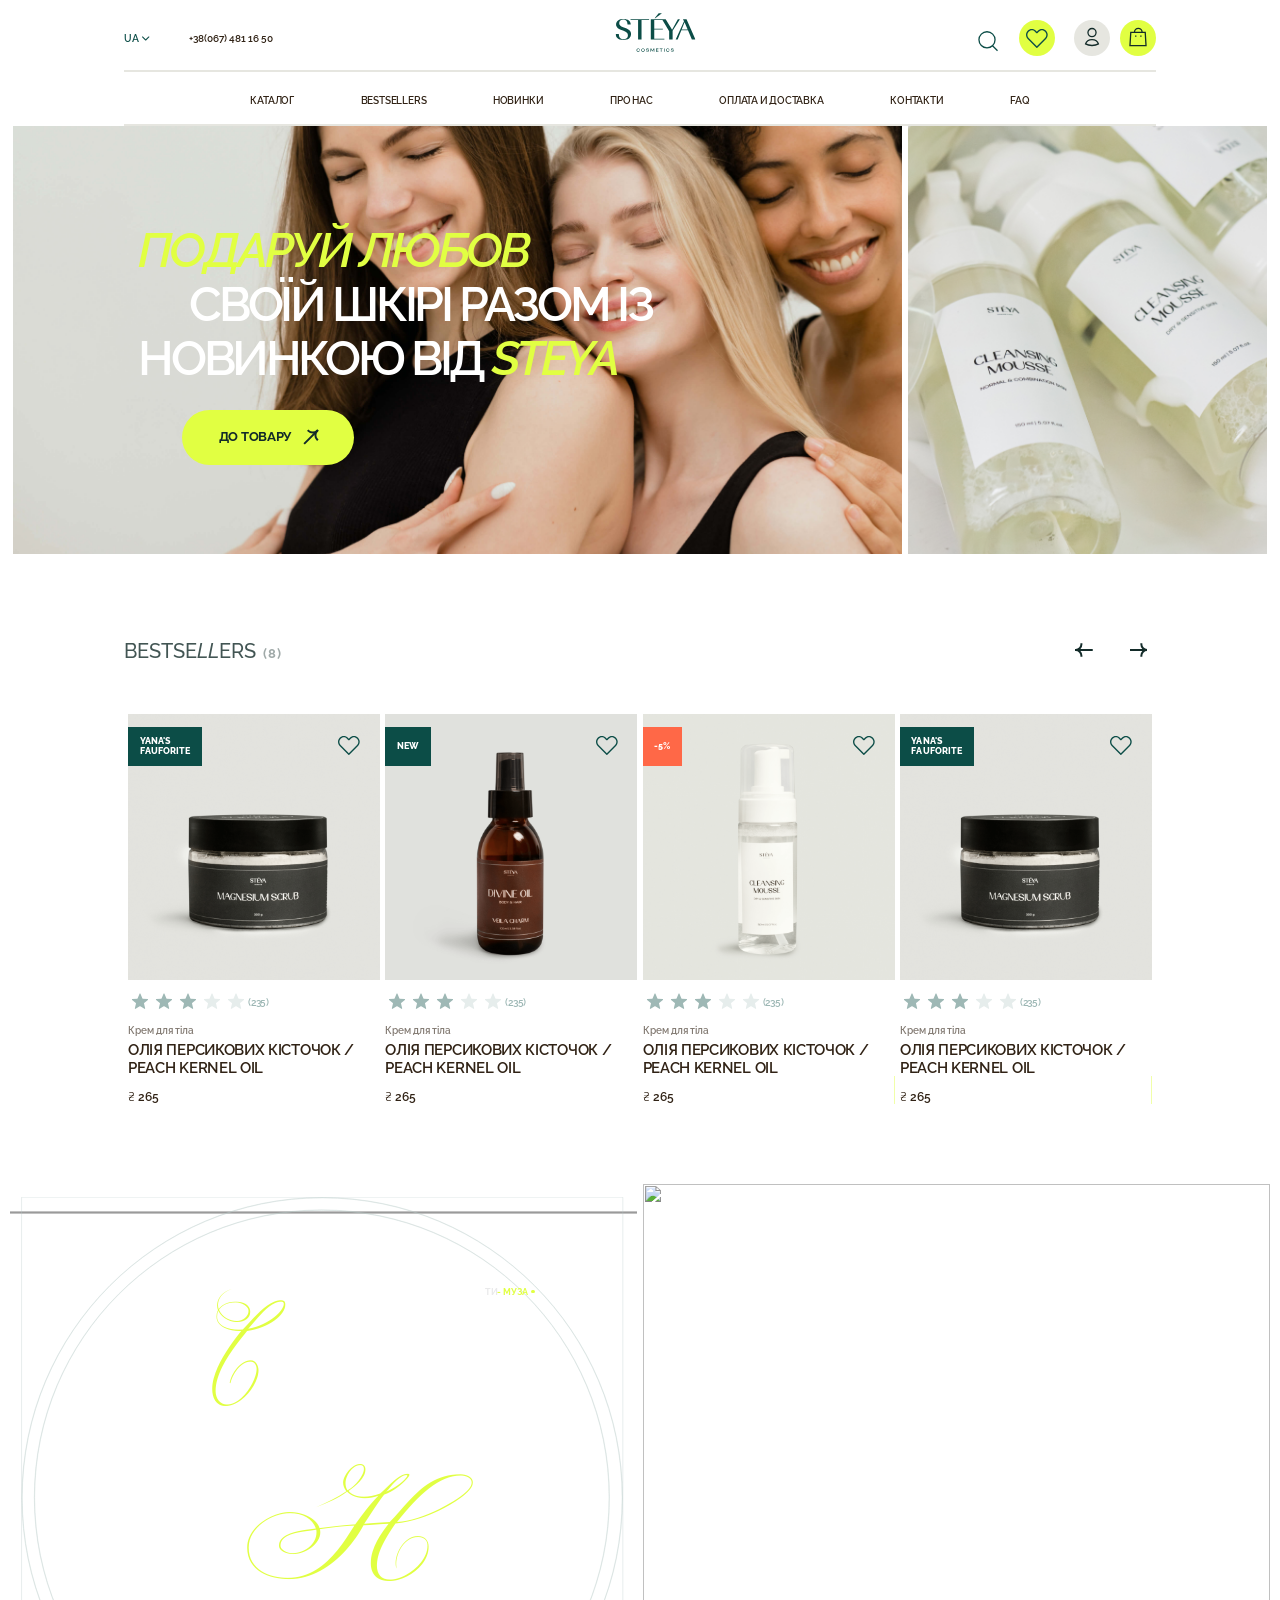
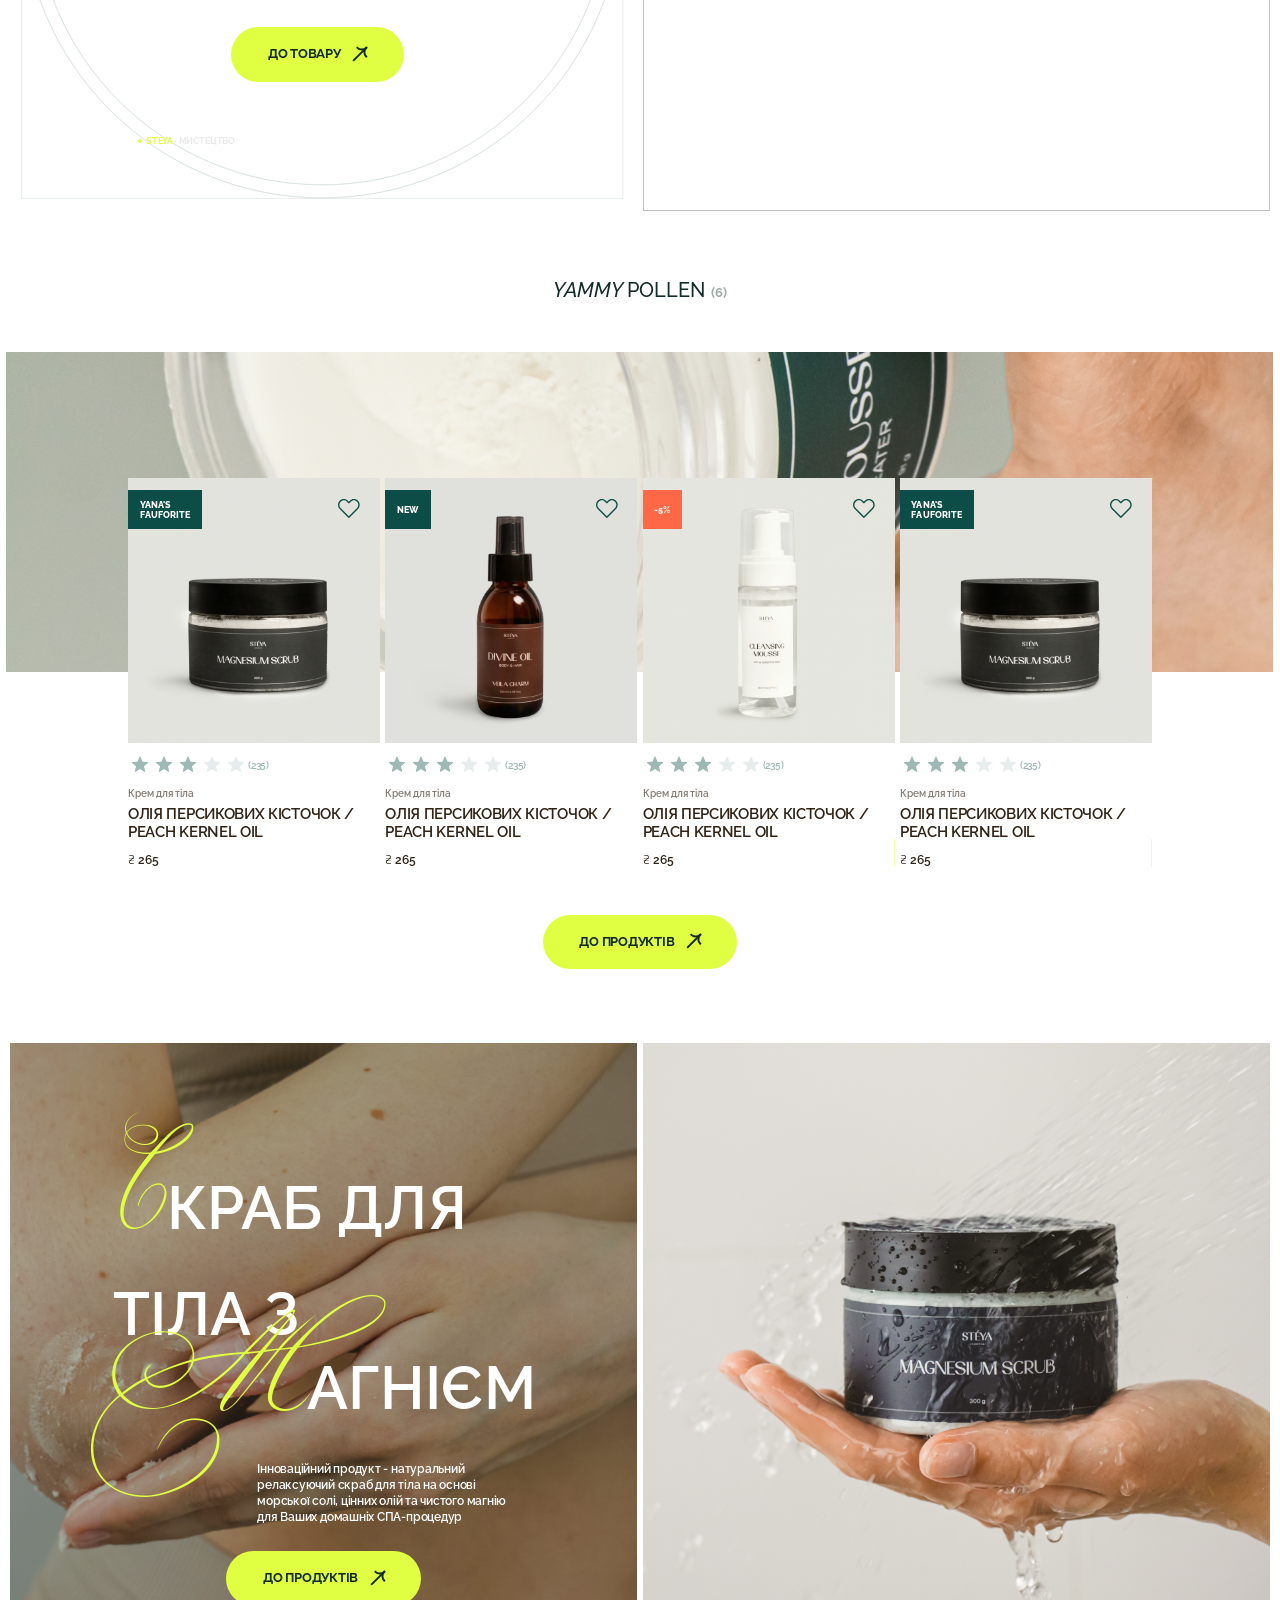
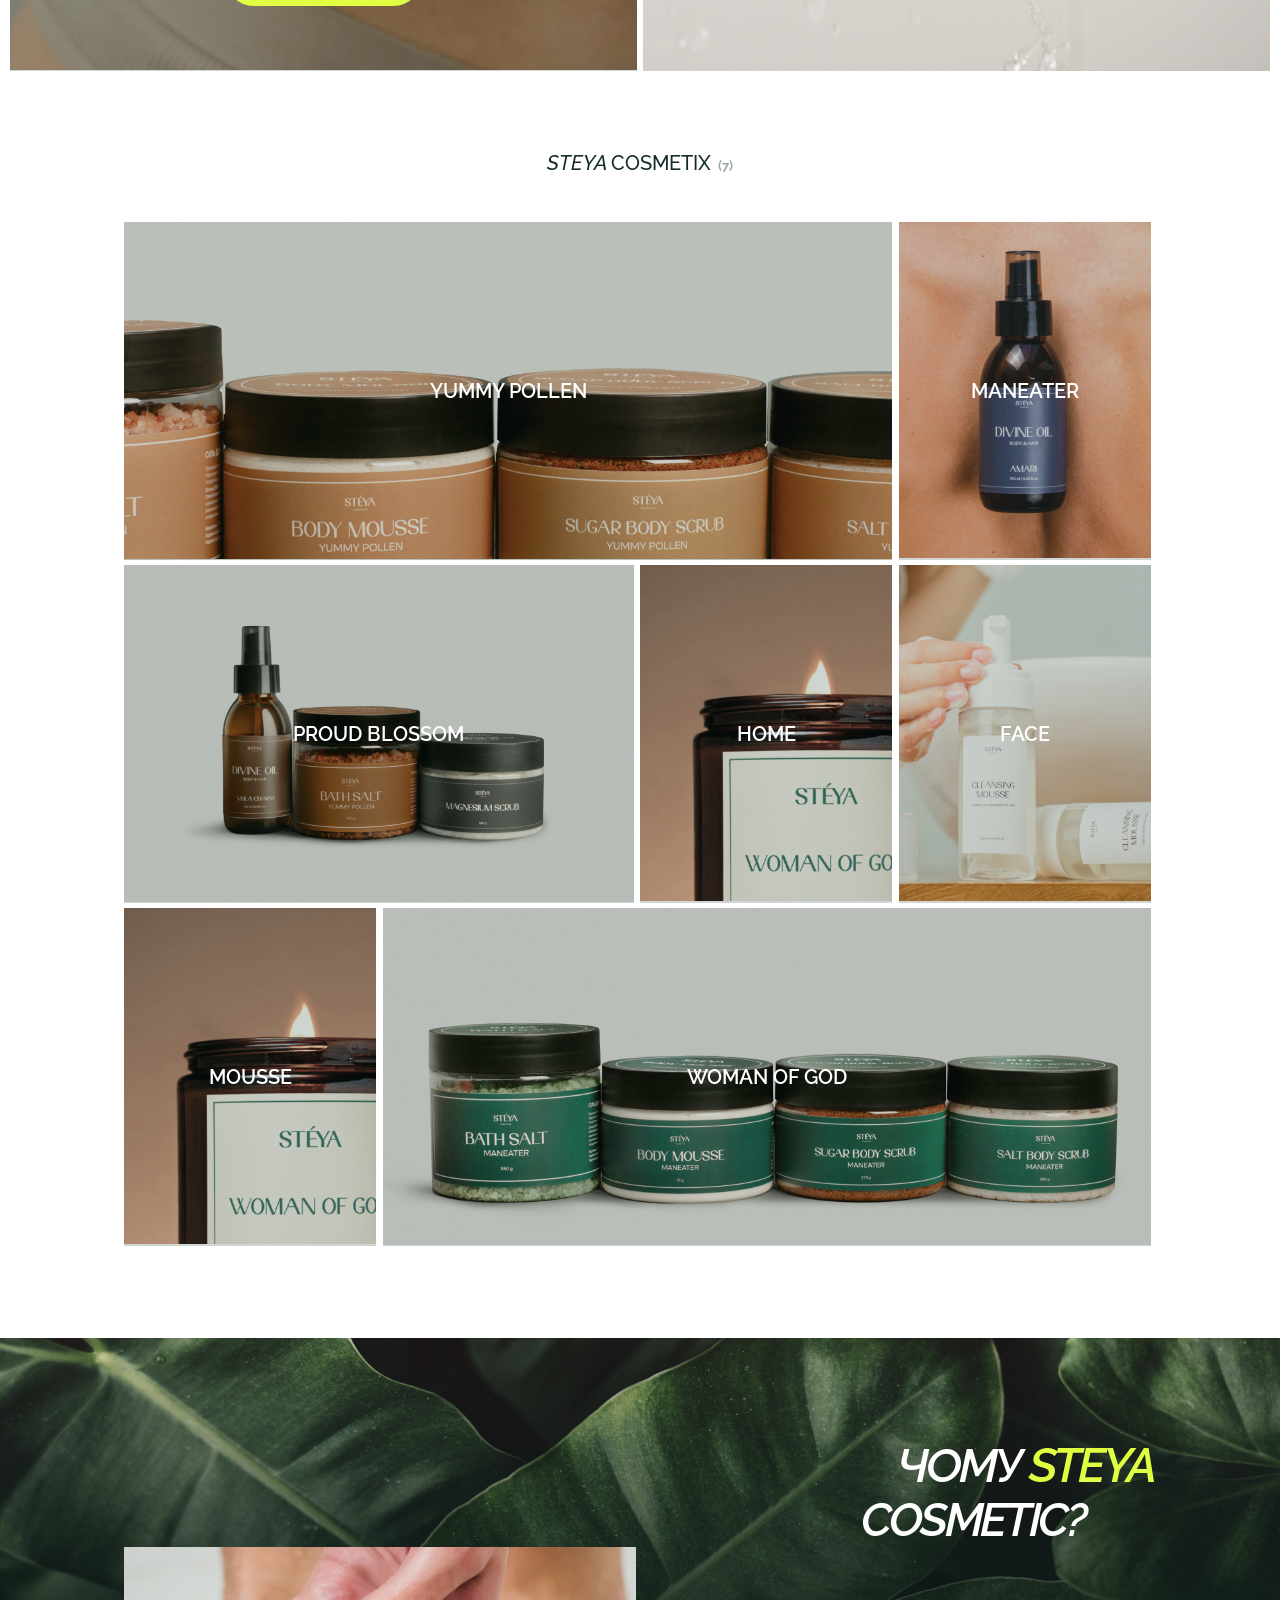
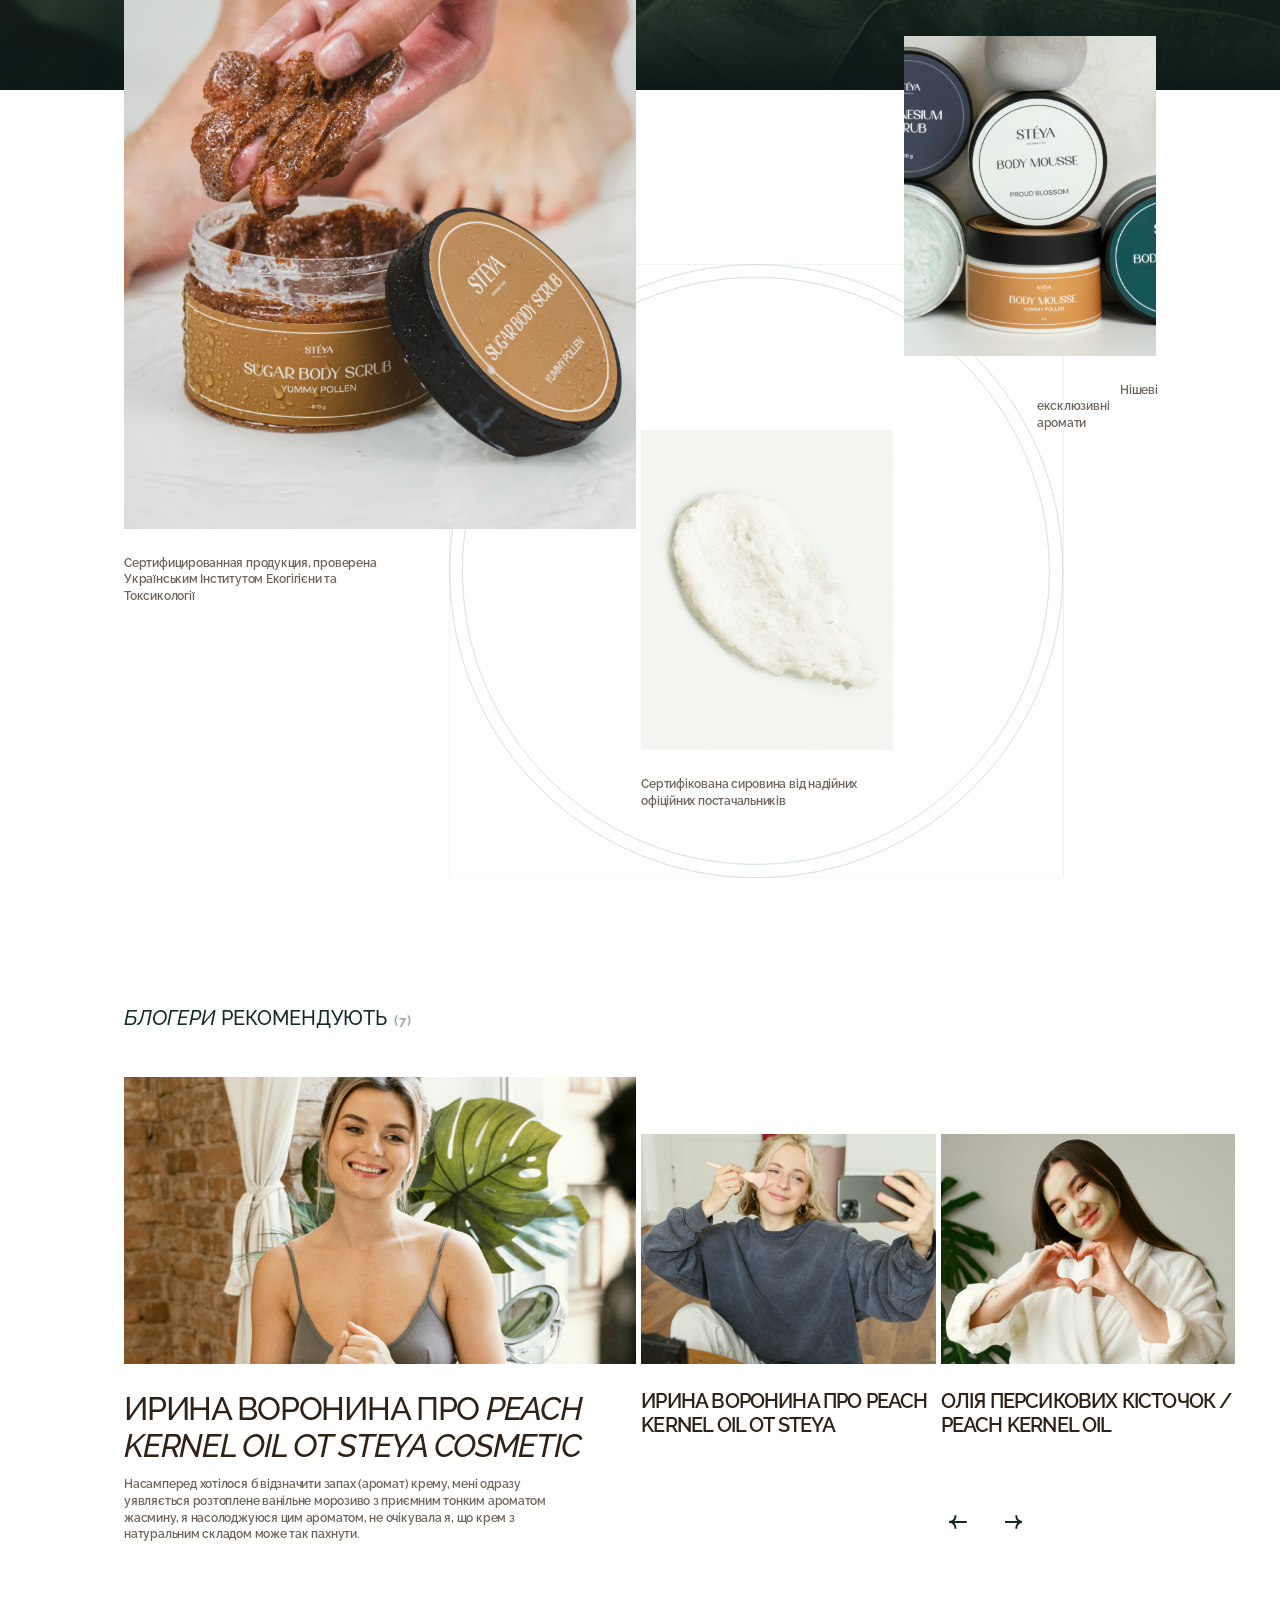
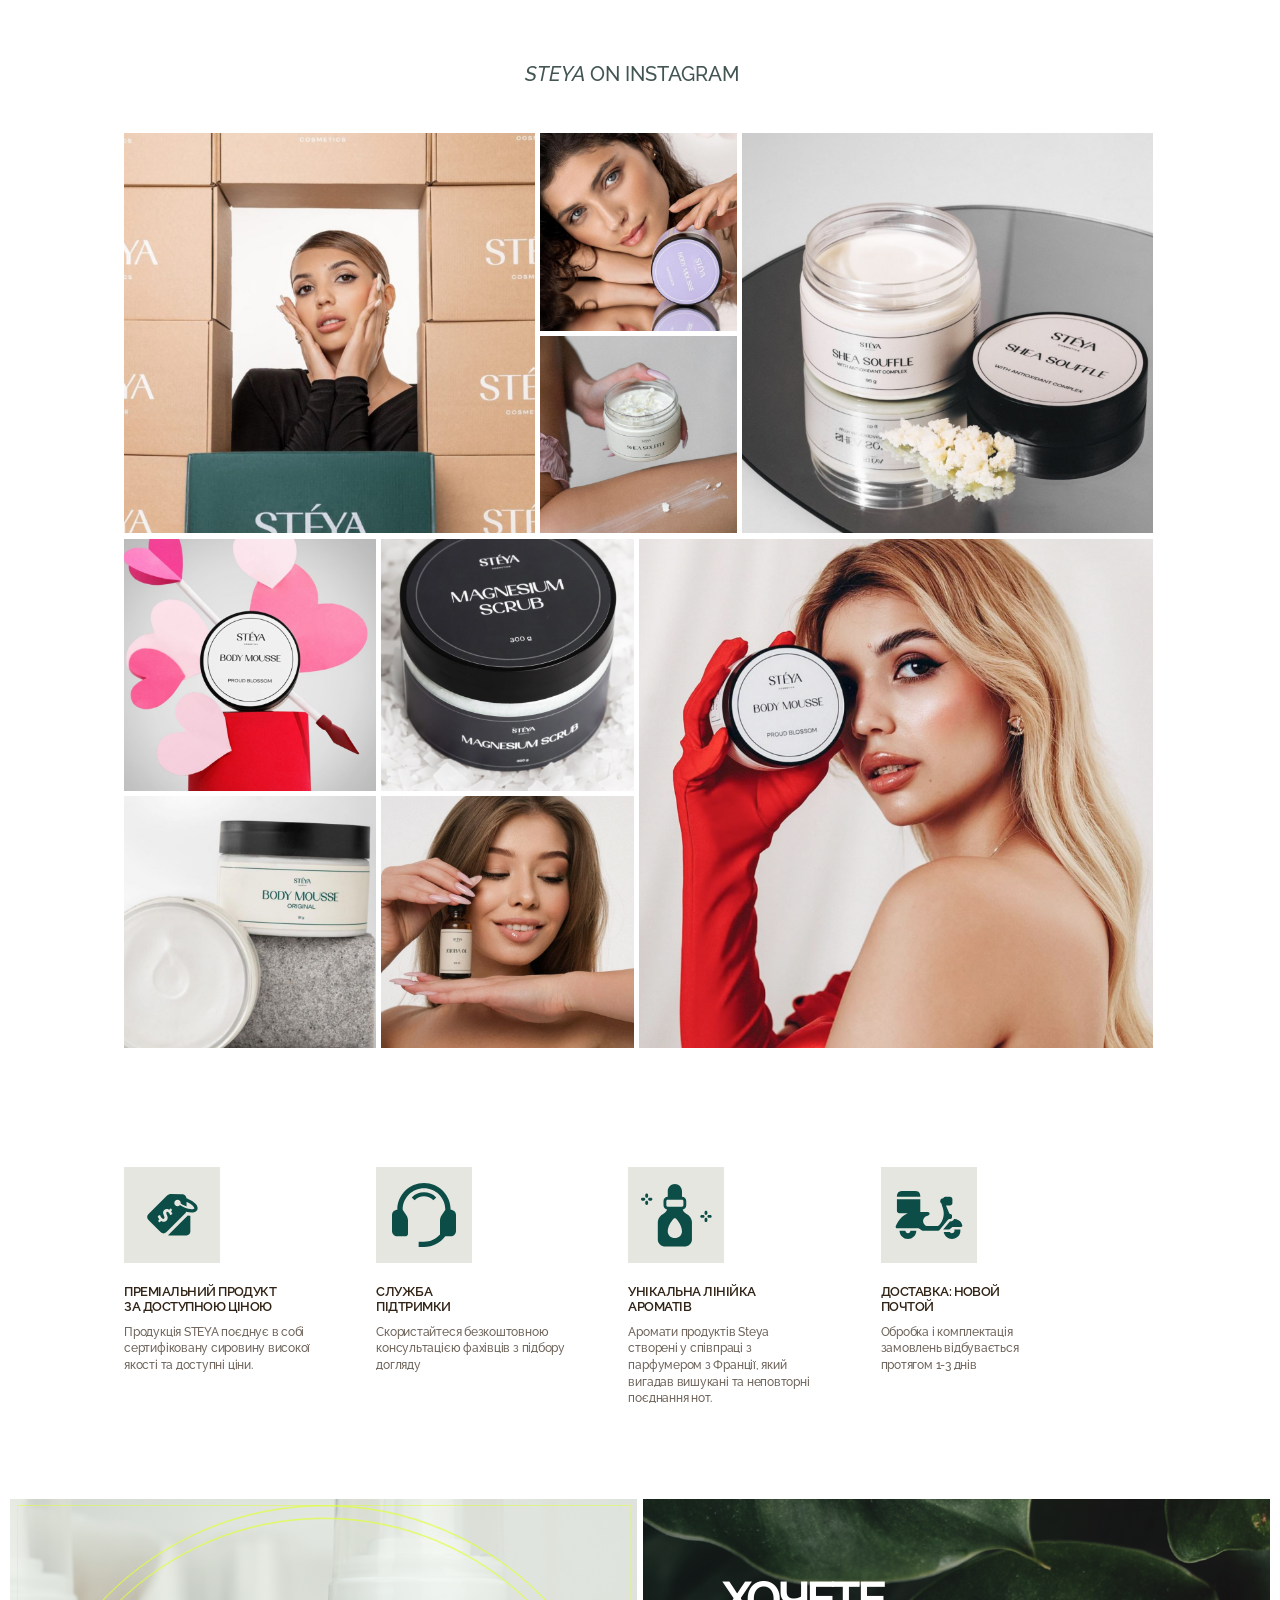
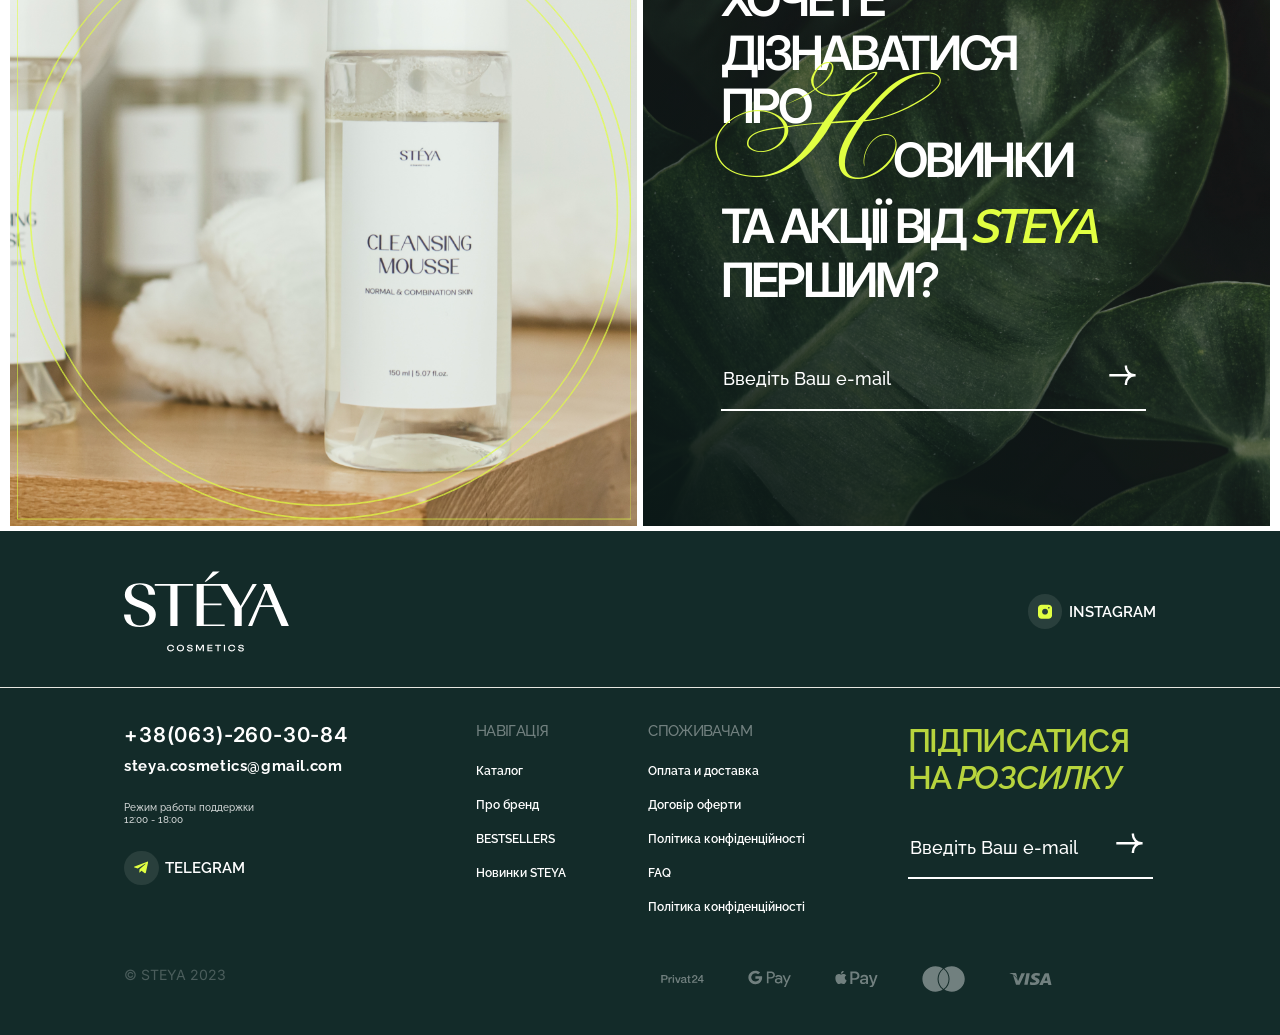
==== index.html @ 3b528178 "Main page" ====
<!DOCTYPE html>
<html lang="en">
  <head>
    <meta charset="UTF-8" />
    <meta name="viewport" content="width=device-width, initial-scale=1.0" />
    <link
      rel="stylesheet"
      href="https://cdn.jsdelivr.net/npm/swiper@11/swiper-bundle.min.css"
    />

    <link rel="preconnect" href="https://fonts.googleapis.com" />
    <link rel="preconnect" href="https://fonts.gstatic.com" crossorigin />
    <link
      href="https://fonts.googleapis.com/css2?family=Inter:wght@100..900&family=Raleway:ital,wght@0,100..900;1,100..900&family=Urbanist:ital,wght@0,100..900;1,100..900&display=swap"
      rel="stylesheet"
    />
    <link rel="stylesheet" href="./styles/styles.css" />
    <title>STEYA</title>
  </head>
  <body>
    <header>
      <div class="container">
        <div class="top-header">
          <div class="header-number-container">
            <div class="header-language-container">
              <p class="header-page-language-value">UA</p>

              <svg
                class="page-language-backdrop-icon"
                width="14"
                height="14"
                viewBox="0 0 14 14"
                fill="none"
                xmlns="http://www.w3.org/2000/svg"
              >
                <path
                  d="M5.74997 10.276C5.54386 10.276 5.33779 10.1973 5.18065 10.0403L0.235912 5.09548C-0.0786375 4.78093 -0.0786375 4.27094 0.235912 3.95652C0.550335 3.6421 1.06022 3.6421 1.3748 3.95652L5.74997 8.33194L10.1252 3.95667C10.4397 3.64225 10.9495 3.64225 11.2639 3.95667C11.5786 4.2711 11.5786 4.78108 11.2639 5.09563L6.31928 10.0404C6.16207 10.1975 5.95599 10.276 5.74997 10.276Z"
                  fill="#0C4D47"
                />
              </svg>
            </div>

            <a class="header-number-value" href="tel:+380674811650"
              >+38(067) 481 16 50</a
            >
          </div>

          <img
            class="header-logo"
            src="./images/steya-logo.svg"
            alt="steya-logo"
          />

          <div class="header-info-buttons">
            <div class="left-btns">
              <div class="search-container">
                <form class="header-search-form" action="">
                  <input
                    class="header-search-input"
                    type="text"
                    placeholder="Введіть товар для пошуку"
                  />
                </form>
                <button class="header-btn-search" type="submit">
                  <svg
                    class="btn-search-icon"
                    width="20"
                    height="21"
                    viewBox="0 0 20 21"
                    fill="none"
                    xmlns="http://www.w3.org/2000/svg"
                  >
                    <path
                      d="M14.4865 14.7087L19.0399 19.2503M17.038 8.78902C17.038 13.2286 13.439 16.8276 8.99947 16.8276C4.55991 16.8276 0.960938 13.2286 0.960938 8.78902C0.960938 4.34946 4.55991 0.750488 8.99947 0.750488C13.439 0.750488 17.038 4.34946 17.038 8.78902Z"
                      stroke="#0C4D47"
                      stroke-width="1.3"
                      stroke-linecap="square"
                    />
                  </svg>
                </button>
              </div>

              <button class="header-btn-like" type="button">
                <svg
                  class="btn-like-icon"
                  width="22"
                  height="19"
                  viewBox="0 0 22 19"
                  fill="none"
                  xmlns="http://www.w3.org/2000/svg"
                >
                  <path
                    d="M10.3701 18.7964C10.4329 18.8608 10.5081 18.912 10.591 18.947C10.674 18.982 10.7631 19 10.8532 19C10.9432 19 11.0324 18.982 11.1153 18.947C11.1983 18.912 11.2734 18.8608 11.3363 18.7964L20.0161 10.0016C22.2698 7.71904 22.2698 4.00337 20.0161 1.71987C18.9214 0.610693 17.4658 1.03492e-05 15.916 1.03492e-05C14.3662 1.03492e-05 12.9114 0.610693 11.8167 1.71897L10.8532 2.69606L9.88967 1.71987C9.35573 1.17416 8.71795 0.74084 8.01393 0.445464C7.30991 0.150088 6.55388 -0.00137213 5.7904 1.03492e-05C5.02678 -0.00144201 4.2706 0.149983 3.56642 0.445359C2.86224 0.740736 2.22431 1.17409 1.69023 1.71987C-0.563411 4.00337 -0.563411 7.71904 1.69023 10.0007L10.3701 18.7964ZM2.65556 2.67254C3.0639 2.25547 3.5515 1.92424 4.08969 1.69834C4.62789 1.47244 5.20581 1.35641 5.7895 1.35708C6.97286 1.35708 8.08566 1.82482 8.92253 2.67344L10.3692 4.13908C10.4992 4.26314 10.6721 4.33235 10.8518 4.33235C11.0316 4.33235 11.2044 4.26314 11.3345 4.13908L12.7811 2.67254C13.1898 2.25565 13.6776 1.92455 14.2159 1.69866C14.7542 1.47277 15.3322 1.35664 15.916 1.35708C16.4997 1.35641 17.0776 1.47244 17.6158 1.69834C18.154 1.92424 18.6416 2.25547 19.0499 2.67254C20.7842 4.4304 20.7842 7.2902 19.0499 9.04897L10.8532 17.3552L2.65556 9.04807C0.921226 7.29111 0.921226 4.4304 2.65556 2.67254Z"
                  />
                </svg>
              </button>
            </div>

            <div class="right-btns">
              <button class="header-btn-profile" type="button">
                <svg
                  class="btn-profile-icon"
                  width="16"
                  height="20"
                  viewBox="0 0 16 20"
                  fill="none"
                  xmlns="http://www.w3.org/2000/svg"
                >
                  <path
                    d="M7.99992 12.5838C10.9849 12.5761 13.523 13.9467 14.4559 16.897C12.5755 18.0433 10.3621 18.4849 7.99992 18.4791C5.63779 18.4849 3.42436 18.0433 1.54395 16.897C2.47794 13.9435 5.01172 12.5761 7.99992 12.5838Z"
                    stroke-width="1.3"
                    stroke-linecap="square"
                  />
                  <path
                    d="M12.0519 5.57193C12.0519 7.80947 10.2381 9.62335 8.00052 9.62335C5.76298 9.62335 3.9491 7.80947 3.9491 5.57193C3.9491 3.33439 5.76298 1.52051 8.00052 1.52051C10.2381 1.52051 12.0519 3.33439 12.0519 5.57193Z"
                    stroke-width="1.3"
                    stroke-linecap="square"
                  />
                </svg>
              </button>

              <button class="header-btn-bag" type="button">
                <svg
                  class="btn-bag-icon"
                  width="18"
                  height="20"
                  viewBox="0 0 18 20"
                  fill="none"
                  xmlns="http://www.w3.org/2000/svg"
                >
                  <path
                    d="M11.905 9.06792H11.8646M6.76729 9.06792H6.72695M13.1014 5.09931C13.1014 2.99634 11.3966 1.29154 9.29364 1.29154C8.28096 1.28725 7.30829 1.68653 6.5907 2.40109C5.87311 3.11565 5.46972 4.08663 5.46973 5.09931M16.2164 5.29297L17.0309 18.7086L0.970703 18.7086L1.78523 5.29297L16.2164 5.29297Z"
                    stroke-width="1.3"
                    stroke-linecap="square"
                  />
                </svg>
              </button>
            </div>
          </div>
        </div>

        <div class="down-header">
          <nav class="header-nav">
            <ul class="header-nav-list">
              <li class="header-list-item">
                <a class="list-item-link" href="">Каталог</a>
              </li>
              <li class="header-list-item">
                <a class="list-item-link" href="">Bestsellers</a>
              </li>
              <li class="header-list-item">
                <a class="list-item-link" href="">Новинки</a>
              </li>
              <li class="header-list-item">
                <a class="list-item-link" href="">Про нас</a>
              </li>
              <li class="header-list-item">
                <a class="list-item-link" href="">Оплата и доставка</a>
              </li>
              <li class="header-list-item">
                <a class="list-item-link" href="">Контакти</a>
              </li>
              <li class="header-list-item">
                <a class="list-item-link" href="">FAQ</a>
              </li>
            </ul>
          </nav>
        </div>
      </div>
    </header>

    <main>
      <section class="hero-section">
        <div class="hero-container">
          <div class="first-hero-container">
            <h1 class="hero-title">
              Подаруй любов
              <p class="hero-title-more">
                своїй шкірі разом із новинкою від
                <span class="hero-title-span">STEYA</span>
              </p>
            </h1>

            <button class="default-btn hero-btn">
              <p class="default-btn-text">ДО ТОВАРУ</p>
              <svg
                class="default-btn-icon"
                width="24"
                height="24"
                viewBox="0 0 24 24"
                fill="none"
                xmlns="http://www.w3.org/2000/svg"
              >
                <path
                  d="M18.1484 5.85059L5.85094 18.1481"
                  stroke-width="2"
                  stroke-linecap="square"
                />
                <path
                  d="M18.1492 14.5505C15.9127 12.3141 15.7684 8.23058 18.1492 5.84985"
                  stroke-width="2"
                  stroke-linecap="square"
                />
                <path
                  d="M9.44849 5.84985C11.6849 8.0863 15.7684 8.23058 18.1492 5.84985"
                  stroke-width="2"
                  stroke-linecap="square"
                />
              </svg>
            </button>
          </div>
          <div class="second-hero-container"></div>
        </div>
      </section>

      <section class="bestseller-section">
        <div class="container">
          <div class="bestseller-upper-menu">
            <div class="bestseller-title-container">
              <h2 class="bestseller-title">
                BESTSE<span class="bestsellers-LL-title-span">LL</span>ERS
              </h2>
              <p class="bestseller-title-number">(8)</p>
            </div>

            <div class="bestseller-swiper-btn">
              <button class="swiper-btn-left" type="button">
                <svg
                  class="bestseller-swiper-icon-left"
                  width="18"
                  height="14"
                  viewBox="0 0 18 14"
                  fill="none"
                  xmlns="http://www.w3.org/2000/svg"
                >
                  <path
                    d="M0.75 6.99989H16.7498M0.75 6.99989C3.84747 6.99989 6.41016 4.24959 6.41016 1.33984M0.75 6.99989C3.84747 6.99989 6.41016 9.7502 6.41016 12.6599"
                    stroke-width="2"
                    stroke-linecap="square"
                  />
                </svg>
              </button>

              <button class="swiper-btn-right" type="button">
                <svg
                  class="bestseller-swiper-icon-right"
                  width="17"
                  height="14"
                  viewBox="0 0 17 14"
                  fill="none"
                  xmlns="http://www.w3.org/2000/svg"
                >
                  <path
                    d="M17 6.99989L1.00024 6.99989M17 6.99989C13.9025 6.99989 11.3399 9.7502 11.3399 12.6599M17 6.99989C13.9025 6.99989 11.3399 4.24959 11.3399 1.33984"
                    stroke-width="2"
                    stroke-linecap="square"
                  />
                </svg>
              </button>
            </div>
          </div>

          <ul class="bestseller-product-list">
            <li class="bestseller-product-item">
              <div class="product-image-wrap">
                <img
                  class="besteseller-item-product-image"
                  src="./images/bestsellers/cream.png"
                  alt=""
                />
                <div class="product-marker">
                  <p class="product-marker-text">
                    Yana's<br />
                    fauforite
                  </p>
                </div>

                <button
                  class="header-btn-like bestseller-version-like"
                  type="button"
                >
                  <svg
                    class="btn-like-icon"
                    width="22"
                    height="19"
                    viewBox="0 0 22 19"
                    fill="none"
                    xmlns="http://www.w3.org/2000/svg"
                  >
                    <path
                      d="M10.3701 18.7964C10.4329 18.8608 10.5081 18.912 10.591 18.947C10.674 18.982 10.7631 19 10.8532 19C10.9432 19 11.0324 18.982 11.1153 18.947C11.1983 18.912 11.2734 18.8608 11.3363 18.7964L20.0161 10.0016C22.2698 7.71904 22.2698 4.00337 20.0161 1.71987C18.9214 0.610693 17.4658 1.03492e-05 15.916 1.03492e-05C14.3662 1.03492e-05 12.9114 0.610693 11.8167 1.71897L10.8532 2.69606L9.88967 1.71987C9.35573 1.17416 8.71795 0.74084 8.01393 0.445464C7.30991 0.150088 6.55388 -0.00137213 5.7904 1.03492e-05C5.02678 -0.00144201 4.2706 0.149983 3.56642 0.445359C2.86224 0.740736 2.22431 1.17409 1.69023 1.71987C-0.563411 4.00337 -0.563411 7.71904 1.69023 10.0007L10.3701 18.7964ZM2.65556 2.67254C3.0639 2.25547 3.5515 1.92424 4.08969 1.69834C4.62789 1.47244 5.20581 1.35641 5.7895 1.35708C6.97286 1.35708 8.08566 1.82482 8.92253 2.67344L10.3692 4.13908C10.4992 4.26314 10.6721 4.33235 10.8518 4.33235C11.0316 4.33235 11.2044 4.26314 11.3345 4.13908L12.7811 2.67254C13.1898 2.25565 13.6776 1.92455 14.2159 1.69866C14.7542 1.47277 15.3322 1.35664 15.916 1.35708C16.4997 1.35641 17.0776 1.47244 17.6158 1.69834C18.154 1.92424 18.6416 2.25547 19.0499 2.67254C20.7842 4.4304 20.7842 7.2902 19.0499 9.04897L10.8532 17.3552L2.65556 9.04807C0.921226 7.29111 0.921226 4.4304 2.65556 2.67254Z"
                    />
                  </svg>
                </button>
              </div>

              <div class="product-rating-container">
                <svg
                  width="120"
                  height="24"
                  viewBox="0 0 120 24"
                  fill="none"
                  xmlns="http://www.w3.org/2000/svg"
                >
                  <path
                    opacity="0.4"
                    d="M11.5376 3.8734C11.7076 3.46047 12.2924 3.46047 12.4624 3.8734L14.3131 8.37014C14.385 8.54476 14.5491 8.664 14.7374 8.67839L19.586 9.049C20.0312 9.08304 20.2119 9.63924 19.8717 9.92848L16.167 13.0782C16.0231 13.2005 15.9604 13.3935 16.0049 13.577L17.1508 18.3028C17.256 18.7367 16.7828 19.0805 16.4026 18.8463L12.2622 16.2962C12.1014 16.1972 11.8986 16.1972 11.7378 16.2962L7.59737 18.8463C7.21716 19.0805 6.74402 18.7367 6.84924 18.3028L7.99506 13.577C8.03955 13.3935 7.97687 13.2005 7.833 13.0782L4.12827 9.92848C3.78806 9.63924 3.96879 9.08304 4.41402 9.049L9.2626 8.67839C9.45088 8.664 9.61499 8.54476 9.68686 8.37014L11.5376 3.8734Z"
                    fill="#0C4D47"
                  />
                  <path
                    opacity="0.4"
                    d="M35.5376 3.8734C35.7076 3.46047 36.2924 3.46047 36.4624 3.8734L38.3131 8.37014C38.385 8.54476 38.5491 8.664 38.7374 8.67839L43.586 9.049C44.0312 9.08304 44.2119 9.63924 43.8717 9.92848L40.167 13.0782C40.0231 13.2005 39.9604 13.3935 40.0049 13.577L41.1508 18.3028C41.256 18.7367 40.7828 19.0805 40.4026 18.8463L36.2622 16.2962C36.1014 16.1972 35.8986 16.1972 35.7378 16.2962L31.5974 18.8463C31.2172 19.0805 30.744 18.7367 30.8492 18.3028L31.9951 13.577C32.0396 13.3935 31.9769 13.2005 31.833 13.0782L28.1283 9.92848C27.7881 9.63924 27.9688 9.08304 28.414 9.049L33.2626 8.67839C33.4509 8.664 33.615 8.54476 33.6869 8.37014L35.5376 3.8734Z"
                    fill="#0C4D47"
                  />
                  <path
                    opacity="0.4"
                    d="M59.5376 3.8734C59.7076 3.46047 60.2924 3.46047 60.4624 3.8734L62.3131 8.37014C62.385 8.54476 62.5491 8.664 62.7374 8.67839L67.586 9.049C68.0312 9.08304 68.2119 9.63924 67.8717 9.92848L64.167 13.0782C64.0231 13.2005 63.9604 13.3935 64.0049 13.577L65.1508 18.3028C65.256 18.7367 64.7828 19.0805 64.4026 18.8463L60.2622 16.2962C60.1014 16.1972 59.8986 16.1972 59.7378 16.2962L55.5974 18.8463C55.2172 19.0805 54.744 18.7367 54.8492 18.3028L55.9951 13.577C56.0396 13.3935 55.9769 13.2005 55.833 13.0782L52.1283 9.92848C51.7881 9.63924 51.9688 9.08304 52.414 9.049L57.2626 8.67839C57.4509 8.664 57.615 8.54476 57.6869 8.37014L59.5376 3.8734Z"
                    fill="#0C4D47"
                  />
                  <path
                    opacity="0.1"
                    d="M83.5376 3.8734C83.7076 3.46047 84.2924 3.46047 84.4624 3.8734L86.3131 8.37014C86.385 8.54476 86.5491 8.664 86.7374 8.67839L91.586 9.049C92.0312 9.08304 92.2119 9.63924 91.8717 9.92848L88.167 13.0782C88.0231 13.2005 87.9604 13.3935 88.0049 13.577L89.1508 18.3028C89.256 18.7367 88.7828 19.0805 88.4026 18.8463L84.2622 16.2962C84.1014 16.1972 83.8986 16.1972 83.7378 16.2962L79.5974 18.8463C79.2172 19.0805 78.744 18.7367 78.8492 18.3028L79.9951 13.577C80.0396 13.3935 79.9769 13.2005 79.833 13.0782L76.1283 9.92848C75.7881 9.63924 75.9688 9.08304 76.414 9.049L81.2626 8.67839C81.4509 8.664 81.615 8.54476 81.6869 8.37014L83.5376 3.8734Z"
                    fill="#0C4D47"
                  />
                  <path
                    opacity="0.1"
                    d="M107.538 3.8734C107.708 3.46047 108.292 3.46047 108.462 3.8734L110.313 8.37014C110.385 8.54476 110.549 8.664 110.737 8.67839L115.586 9.049C116.031 9.08304 116.212 9.63924 115.872 9.92848L112.167 13.0782C112.023 13.2005 111.96 13.3935 112.005 13.577L113.151 18.3028C113.256 18.7367 112.783 19.0805 112.403 18.8463L108.262 16.2962C108.101 16.1972 107.899 16.1972 107.738 16.2962L103.597 18.8463C103.217 19.0805 102.744 18.7367 102.849 18.3028L103.995 13.577C104.04 13.3935 103.977 13.2005 103.833 13.0782L100.128 9.92848C99.7881 9.63924 99.9688 9.08304 100.414 9.049L105.263 8.67839C105.451 8.664 105.615 8.54476 105.687 8.37014L107.538 3.8734Z"
                    fill="#0C4D47"
                  />
                </svg>
                <p class="rating-value">(235)</p>
              </div>

              <div class="product-item-info-container">
                <p class="product-type">Крем для тіла</p>
                <p class="product-name">
                  ОЛІЯ ПЕРСИКОВИХ КІСТОЧОК / PEACH KERNEL OIL
                </p>
                <p class="product-price">
                  <span class="price-grivna">₴</span> 265
                </p>
              </div>

              <button class="product-item-basket-button">
                <p class="basket-text">У КОШИК</p>
                <svg
                  class="basket-icon"
                  width="10"
                  height="10"
                  viewBox="0 0 10 10"
                  fill="none"
                  xmlns="http://www.w3.org/2000/svg"
                >
                  <path
                    d="M4.15152 10V0H5.84848V10H4.15152ZM0 5.84849V4.15152H10V5.84849H0Z"
                  />
                </svg>
              </button>
            </li>

            <li class="bestseller-product-item">
              <div class="product-image-wrap">
                <img
                  class="besteseller-item-product-image"
                  src="./images/bestsellers/oil.png"
                  alt=""
                />
                <div class="product-marker">
                  <p class="product-marker-text">NEW</p>
                </div>

                <button
                  class="header-btn-like bestseller-version-like"
                  type="button"
                >
                  <svg
                    class="btn-like-icon"
                    width="22"
                    height="19"
                    viewBox="0 0 22 19"
                    fill="none"
                    xmlns="http://www.w3.org/2000/svg"
                  >
                    <path
                      d="M10.3701 18.7964C10.4329 18.8608 10.5081 18.912 10.591 18.947C10.674 18.982 10.7631 19 10.8532 19C10.9432 19 11.0324 18.982 11.1153 18.947C11.1983 18.912 11.2734 18.8608 11.3363 18.7964L20.0161 10.0016C22.2698 7.71904 22.2698 4.00337 20.0161 1.71987C18.9214 0.610693 17.4658 1.03492e-05 15.916 1.03492e-05C14.3662 1.03492e-05 12.9114 0.610693 11.8167 1.71897L10.8532 2.69606L9.88967 1.71987C9.35573 1.17416 8.71795 0.74084 8.01393 0.445464C7.30991 0.150088 6.55388 -0.00137213 5.7904 1.03492e-05C5.02678 -0.00144201 4.2706 0.149983 3.56642 0.445359C2.86224 0.740736 2.22431 1.17409 1.69023 1.71987C-0.563411 4.00337 -0.563411 7.71904 1.69023 10.0007L10.3701 18.7964ZM2.65556 2.67254C3.0639 2.25547 3.5515 1.92424 4.08969 1.69834C4.62789 1.47244 5.20581 1.35641 5.7895 1.35708C6.97286 1.35708 8.08566 1.82482 8.92253 2.67344L10.3692 4.13908C10.4992 4.26314 10.6721 4.33235 10.8518 4.33235C11.0316 4.33235 11.2044 4.26314 11.3345 4.13908L12.7811 2.67254C13.1898 2.25565 13.6776 1.92455 14.2159 1.69866C14.7542 1.47277 15.3322 1.35664 15.916 1.35708C16.4997 1.35641 17.0776 1.47244 17.6158 1.69834C18.154 1.92424 18.6416 2.25547 19.0499 2.67254C20.7842 4.4304 20.7842 7.2902 19.0499 9.04897L10.8532 17.3552L2.65556 9.04807C0.921226 7.29111 0.921226 4.4304 2.65556 2.67254Z"
                    />
                  </svg>
                </button>
              </div>

              <div class="product-rating-container">
                <svg
                  width="120"
                  height="24"
                  viewBox="0 0 120 24"
                  fill="none"
                  xmlns="http://www.w3.org/2000/svg"
                >
                  <path
                    opacity="0.4"
                    d="M11.5376 3.8734C11.7076 3.46047 12.2924 3.46047 12.4624 3.8734L14.3131 8.37014C14.385 8.54476 14.5491 8.664 14.7374 8.67839L19.586 9.049C20.0312 9.08304 20.2119 9.63924 19.8717 9.92848L16.167 13.0782C16.0231 13.2005 15.9604 13.3935 16.0049 13.577L17.1508 18.3028C17.256 18.7367 16.7828 19.0805 16.4026 18.8463L12.2622 16.2962C12.1014 16.1972 11.8986 16.1972 11.7378 16.2962L7.59737 18.8463C7.21716 19.0805 6.74402 18.7367 6.84924 18.3028L7.99506 13.577C8.03955 13.3935 7.97687 13.2005 7.833 13.0782L4.12827 9.92848C3.78806 9.63924 3.96879 9.08304 4.41402 9.049L9.2626 8.67839C9.45088 8.664 9.61499 8.54476 9.68686 8.37014L11.5376 3.8734Z"
                    fill="#0C4D47"
                  />
                  <path
                    opacity="0.4"
                    d="M35.5376 3.8734C35.7076 3.46047 36.2924 3.46047 36.4624 3.8734L38.3131 8.37014C38.385 8.54476 38.5491 8.664 38.7374 8.67839L43.586 9.049C44.0312 9.08304 44.2119 9.63924 43.8717 9.92848L40.167 13.0782C40.0231 13.2005 39.9604 13.3935 40.0049 13.577L41.1508 18.3028C41.256 18.7367 40.7828 19.0805 40.4026 18.8463L36.2622 16.2962C36.1014 16.1972 35.8986 16.1972 35.7378 16.2962L31.5974 18.8463C31.2172 19.0805 30.744 18.7367 30.8492 18.3028L31.9951 13.577C32.0396 13.3935 31.9769 13.2005 31.833 13.0782L28.1283 9.92848C27.7881 9.63924 27.9688 9.08304 28.414 9.049L33.2626 8.67839C33.4509 8.664 33.615 8.54476 33.6869 8.37014L35.5376 3.8734Z"
                    fill="#0C4D47"
                  />
                  <path
                    opacity="0.4"
                    d="M59.5376 3.8734C59.7076 3.46047 60.2924 3.46047 60.4624 3.8734L62.3131 8.37014C62.385 8.54476 62.5491 8.664 62.7374 8.67839L67.586 9.049C68.0312 9.08304 68.2119 9.63924 67.8717 9.92848L64.167 13.0782C64.0231 13.2005 63.9604 13.3935 64.0049 13.577L65.1508 18.3028C65.256 18.7367 64.7828 19.0805 64.4026 18.8463L60.2622 16.2962C60.1014 16.1972 59.8986 16.1972 59.7378 16.2962L55.5974 18.8463C55.2172 19.0805 54.744 18.7367 54.8492 18.3028L55.9951 13.577C56.0396 13.3935 55.9769 13.2005 55.833 13.0782L52.1283 9.92848C51.7881 9.63924 51.9688 9.08304 52.414 9.049L57.2626 8.67839C57.4509 8.664 57.615 8.54476 57.6869 8.37014L59.5376 3.8734Z"
                    fill="#0C4D47"
                  />
                  <path
                    opacity="0.1"
                    d="M83.5376 3.8734C83.7076 3.46047 84.2924 3.46047 84.4624 3.8734L86.3131 8.37014C86.385 8.54476 86.5491 8.664 86.7374 8.67839L91.586 9.049C92.0312 9.08304 92.2119 9.63924 91.8717 9.92848L88.167 13.0782C88.0231 13.2005 87.9604 13.3935 88.0049 13.577L89.1508 18.3028C89.256 18.7367 88.7828 19.0805 88.4026 18.8463L84.2622 16.2962C84.1014 16.1972 83.8986 16.1972 83.7378 16.2962L79.5974 18.8463C79.2172 19.0805 78.744 18.7367 78.8492 18.3028L79.9951 13.577C80.0396 13.3935 79.9769 13.2005 79.833 13.0782L76.1283 9.92848C75.7881 9.63924 75.9688 9.08304 76.414 9.049L81.2626 8.67839C81.4509 8.664 81.615 8.54476 81.6869 8.37014L83.5376 3.8734Z"
                    fill="#0C4D47"
                  />
                  <path
                    opacity="0.1"
                    d="M107.538 3.8734C107.708 3.46047 108.292 3.46047 108.462 3.8734L110.313 8.37014C110.385 8.54476 110.549 8.664 110.737 8.67839L115.586 9.049C116.031 9.08304 116.212 9.63924 115.872 9.92848L112.167 13.0782C112.023 13.2005 111.96 13.3935 112.005 13.577L113.151 18.3028C113.256 18.7367 112.783 19.0805 112.403 18.8463L108.262 16.2962C108.101 16.1972 107.899 16.1972 107.738 16.2962L103.597 18.8463C103.217 19.0805 102.744 18.7367 102.849 18.3028L103.995 13.577C104.04 13.3935 103.977 13.2005 103.833 13.0782L100.128 9.92848C99.7881 9.63924 99.9688 9.08304 100.414 9.049L105.263 8.67839C105.451 8.664 105.615 8.54476 105.687 8.37014L107.538 3.8734Z"
                    fill="#0C4D47"
                  />
                </svg>
                <p class="rating-value">(235)</p>
              </div>

              <div class="product-item-info-container">
                <p class="product-type">Крем для тіла</p>
                <p class="product-name">
                  ОЛІЯ ПЕРСИКОВИХ КІСТОЧОК / PEACH KERNEL OIL
                </p>
                <p class="product-price">
                  <span class="price-grivna">₴</span> 265
                </p>
              </div>

              <button class="product-item-basket-button">
                <p class="basket-text">У КОШИК</p>
                <svg
                  class="basket-icon"
                  width="10"
                  height="10"
                  viewBox="0 0 10 10"
                  fill="none"
                  xmlns="http://www.w3.org/2000/svg"
                >
                  <path
                    d="M4.15152 10V0H5.84848V10H4.15152ZM0 5.84849V4.15152H10V5.84849H0Z"
                  />
                </svg>
              </button>
            </li>

            <li class="bestseller-product-item">
              <div class="product-image-wrap">
                <img
                  class="besteseller-item-product-image"
                  src="./images/bestsellers/mousse.png"
                  alt=""
                />
                <div class="product-marker discount-type">
                  <p class="product-marker-text">-5%</p>
                </div>

                <button
                  class="header-btn-like bestseller-version-like"
                  type="button"
                >
                  <svg
                    class="btn-like-icon"
                    width="22"
                    height="19"
                    viewBox="0 0 22 19"
                    fill="none"
                    xmlns="http://www.w3.org/2000/svg"
                  >
                    <path
                      d="M10.3701 18.7964C10.4329 18.8608 10.5081 18.912 10.591 18.947C10.674 18.982 10.7631 19 10.8532 19C10.9432 19 11.0324 18.982 11.1153 18.947C11.1983 18.912 11.2734 18.8608 11.3363 18.7964L20.0161 10.0016C22.2698 7.71904 22.2698 4.00337 20.0161 1.71987C18.9214 0.610693 17.4658 1.03492e-05 15.916 1.03492e-05C14.3662 1.03492e-05 12.9114 0.610693 11.8167 1.71897L10.8532 2.69606L9.88967 1.71987C9.35573 1.17416 8.71795 0.74084 8.01393 0.445464C7.30991 0.150088 6.55388 -0.00137213 5.7904 1.03492e-05C5.02678 -0.00144201 4.2706 0.149983 3.56642 0.445359C2.86224 0.740736 2.22431 1.17409 1.69023 1.71987C-0.563411 4.00337 -0.563411 7.71904 1.69023 10.0007L10.3701 18.7964ZM2.65556 2.67254C3.0639 2.25547 3.5515 1.92424 4.08969 1.69834C4.62789 1.47244 5.20581 1.35641 5.7895 1.35708C6.97286 1.35708 8.08566 1.82482 8.92253 2.67344L10.3692 4.13908C10.4992 4.26314 10.6721 4.33235 10.8518 4.33235C11.0316 4.33235 11.2044 4.26314 11.3345 4.13908L12.7811 2.67254C13.1898 2.25565 13.6776 1.92455 14.2159 1.69866C14.7542 1.47277 15.3322 1.35664 15.916 1.35708C16.4997 1.35641 17.0776 1.47244 17.6158 1.69834C18.154 1.92424 18.6416 2.25547 19.0499 2.67254C20.7842 4.4304 20.7842 7.2902 19.0499 9.04897L10.8532 17.3552L2.65556 9.04807C0.921226 7.29111 0.921226 4.4304 2.65556 2.67254Z"
                    />
                  </svg>
                </button>
              </div>

              <div class="product-rating-container">
                <svg
                  width="120"
                  height="24"
                  viewBox="0 0 120 24"
                  fill="none"
                  xmlns="http://www.w3.org/2000/svg"
                >
                  <path
                    opacity="0.4"
                    d="M11.5376 3.8734C11.7076 3.46047 12.2924 3.46047 12.4624 3.8734L14.3131 8.37014C14.385 8.54476 14.5491 8.664 14.7374 8.67839L19.586 9.049C20.0312 9.08304 20.2119 9.63924 19.8717 9.92848L16.167 13.0782C16.0231 13.2005 15.9604 13.3935 16.0049 13.577L17.1508 18.3028C17.256 18.7367 16.7828 19.0805 16.4026 18.8463L12.2622 16.2962C12.1014 16.1972 11.8986 16.1972 11.7378 16.2962L7.59737 18.8463C7.21716 19.0805 6.74402 18.7367 6.84924 18.3028L7.99506 13.577C8.03955 13.3935 7.97687 13.2005 7.833 13.0782L4.12827 9.92848C3.78806 9.63924 3.96879 9.08304 4.41402 9.049L9.2626 8.67839C9.45088 8.664 9.61499 8.54476 9.68686 8.37014L11.5376 3.8734Z"
                    fill="#0C4D47"
                  />
                  <path
                    opacity="0.4"
                    d="M35.5376 3.8734C35.7076 3.46047 36.2924 3.46047 36.4624 3.8734L38.3131 8.37014C38.385 8.54476 38.5491 8.664 38.7374 8.67839L43.586 9.049C44.0312 9.08304 44.2119 9.63924 43.8717 9.92848L40.167 13.0782C40.0231 13.2005 39.9604 13.3935 40.0049 13.577L41.1508 18.3028C41.256 18.7367 40.7828 19.0805 40.4026 18.8463L36.2622 16.2962C36.1014 16.1972 35.8986 16.1972 35.7378 16.2962L31.5974 18.8463C31.2172 19.0805 30.744 18.7367 30.8492 18.3028L31.9951 13.577C32.0396 13.3935 31.9769 13.2005 31.833 13.0782L28.1283 9.92848C27.7881 9.63924 27.9688 9.08304 28.414 9.049L33.2626 8.67839C33.4509 8.664 33.615 8.54476 33.6869 8.37014L35.5376 3.8734Z"
                    fill="#0C4D47"
                  />
                  <path
                    opacity="0.4"
                    d="M59.5376 3.8734C59.7076 3.46047 60.2924 3.46047 60.4624 3.8734L62.3131 8.37014C62.385 8.54476 62.5491 8.664 62.7374 8.67839L67.586 9.049C68.0312 9.08304 68.2119 9.63924 67.8717 9.92848L64.167 13.0782C64.0231 13.2005 63.9604 13.3935 64.0049 13.577L65.1508 18.3028C65.256 18.7367 64.7828 19.0805 64.4026 18.8463L60.2622 16.2962C60.1014 16.1972 59.8986 16.1972 59.7378 16.2962L55.5974 18.8463C55.2172 19.0805 54.744 18.7367 54.8492 18.3028L55.9951 13.577C56.0396 13.3935 55.9769 13.2005 55.833 13.0782L52.1283 9.92848C51.7881 9.63924 51.9688 9.08304 52.414 9.049L57.2626 8.67839C57.4509 8.664 57.615 8.54476 57.6869 8.37014L59.5376 3.8734Z"
                    fill="#0C4D47"
                  />
                  <path
                    opacity="0.1"
                    d="M83.5376 3.8734C83.7076 3.46047 84.2924 3.46047 84.4624 3.8734L86.3131 8.37014C86.385 8.54476 86.5491 8.664 86.7374 8.67839L91.586 9.049C92.0312 9.08304 92.2119 9.63924 91.8717 9.92848L88.167 13.0782C88.0231 13.2005 87.9604 13.3935 88.0049 13.577L89.1508 18.3028C89.256 18.7367 88.7828 19.0805 88.4026 18.8463L84.2622 16.2962C84.1014 16.1972 83.8986 16.1972 83.7378 16.2962L79.5974 18.8463C79.2172 19.0805 78.744 18.7367 78.8492 18.3028L79.9951 13.577C80.0396 13.3935 79.9769 13.2005 79.833 13.0782L76.1283 9.92848C75.7881 9.63924 75.9688 9.08304 76.414 9.049L81.2626 8.67839C81.4509 8.664 81.615 8.54476 81.6869 8.37014L83.5376 3.8734Z"
                    fill="#0C4D47"
                  />
                  <path
                    opacity="0.1"
                    d="M107.538 3.8734C107.708 3.46047 108.292 3.46047 108.462 3.8734L110.313 8.37014C110.385 8.54476 110.549 8.664 110.737 8.67839L115.586 9.049C116.031 9.08304 116.212 9.63924 115.872 9.92848L112.167 13.0782C112.023 13.2005 111.96 13.3935 112.005 13.577L113.151 18.3028C113.256 18.7367 112.783 19.0805 112.403 18.8463L108.262 16.2962C108.101 16.1972 107.899 16.1972 107.738 16.2962L103.597 18.8463C103.217 19.0805 102.744 18.7367 102.849 18.3028L103.995 13.577C104.04 13.3935 103.977 13.2005 103.833 13.0782L100.128 9.92848C99.7881 9.63924 99.9688 9.08304 100.414 9.049L105.263 8.67839C105.451 8.664 105.615 8.54476 105.687 8.37014L107.538 3.8734Z"
                    fill="#0C4D47"
                  />
                </svg>
                <p class="rating-value">(235)</p>
              </div>

              <div class="product-item-info-container">
                <p class="product-type">Крем для тіла</p>
                <p class="product-name">
                  ОЛІЯ ПЕРСИКОВИХ КІСТОЧОК / PEACH KERNEL OIL
                </p>
                <p class="product-price">
                  <span class="price-grivna">₴</span> 265
                </p>
              </div>

              <button class="product-item-basket-button">
                <p class="basket-text">У КОШИК</p>
                <svg
                  class="basket-icon"
                  width="10"
                  height="10"
                  viewBox="0 0 10 10"
                  fill="none"
                  xmlns="http://www.w3.org/2000/svg"
                >
                  <path
                    d="M4.15152 10V0H5.84848V10H4.15152ZM0 5.84849V4.15152H10V5.84849H0Z"
                  />
                </svg>
              </button>
            </li>

            <li class="bestseller-product-item">
              <div class="product-image-wrap">
                <img
                  class="besteseller-item-product-image"
                  src="./images/bestsellers/cream.png"
                  alt=""
                />
                <div class="product-marker">
                  <p class="product-marker-text">
                    Yana's<br />
                    fauforite
                  </p>
                </div>

                <button
                  class="header-btn-like bestseller-version-like"
                  type="button"
                >
                  <svg
                    class="btn-like-icon"
                    width="22"
                    height="19"
                    viewBox="0 0 22 19"
                    fill="none"
                    xmlns="http://www.w3.org/2000/svg"
                  >
                    <path
                      d="M10.3701 18.7964C10.4329 18.8608 10.5081 18.912 10.591 18.947C10.674 18.982 10.7631 19 10.8532 19C10.9432 19 11.0324 18.982 11.1153 18.947C11.1983 18.912 11.2734 18.8608 11.3363 18.7964L20.0161 10.0016C22.2698 7.71904 22.2698 4.00337 20.0161 1.71987C18.9214 0.610693 17.4658 1.03492e-05 15.916 1.03492e-05C14.3662 1.03492e-05 12.9114 0.610693 11.8167 1.71897L10.8532 2.69606L9.88967 1.71987C9.35573 1.17416 8.71795 0.74084 8.01393 0.445464C7.30991 0.150088 6.55388 -0.00137213 5.7904 1.03492e-05C5.02678 -0.00144201 4.2706 0.149983 3.56642 0.445359C2.86224 0.740736 2.22431 1.17409 1.69023 1.71987C-0.563411 4.00337 -0.563411 7.71904 1.69023 10.0007L10.3701 18.7964ZM2.65556 2.67254C3.0639 2.25547 3.5515 1.92424 4.08969 1.69834C4.62789 1.47244 5.20581 1.35641 5.7895 1.35708C6.97286 1.35708 8.08566 1.82482 8.92253 2.67344L10.3692 4.13908C10.4992 4.26314 10.6721 4.33235 10.8518 4.33235C11.0316 4.33235 11.2044 4.26314 11.3345 4.13908L12.7811 2.67254C13.1898 2.25565 13.6776 1.92455 14.2159 1.69866C14.7542 1.47277 15.3322 1.35664 15.916 1.35708C16.4997 1.35641 17.0776 1.47244 17.6158 1.69834C18.154 1.92424 18.6416 2.25547 19.0499 2.67254C20.7842 4.4304 20.7842 7.2902 19.0499 9.04897L10.8532 17.3552L2.65556 9.04807C0.921226 7.29111 0.921226 4.4304 2.65556 2.67254Z"
                    />
                  </svg>
                </button>
              </div>

              <div class="product-rating-container">
                <svg
                  width="120"
                  height="24"
                  viewBox="0 0 120 24"
                  fill="none"
                  xmlns="http://www.w3.org/2000/svg"
                >
                  <path
                    opacity="0.4"
                    d="M11.5376 3.8734C11.7076 3.46047 12.2924 3.46047 12.4624 3.8734L14.3131 8.37014C14.385 8.54476 14.5491 8.664 14.7374 8.67839L19.586 9.049C20.0312 9.08304 20.2119 9.63924 19.8717 9.92848L16.167 13.0782C16.0231 13.2005 15.9604 13.3935 16.0049 13.577L17.1508 18.3028C17.256 18.7367 16.7828 19.0805 16.4026 18.8463L12.2622 16.2962C12.1014 16.1972 11.8986 16.1972 11.7378 16.2962L7.59737 18.8463C7.21716 19.0805 6.74402 18.7367 6.84924 18.3028L7.99506 13.577C8.03955 13.3935 7.97687 13.2005 7.833 13.0782L4.12827 9.92848C3.78806 9.63924 3.96879 9.08304 4.41402 9.049L9.2626 8.67839C9.45088 8.664 9.61499 8.54476 9.68686 8.37014L11.5376 3.8734Z"
                    fill="#0C4D47"
                  />
                  <path
                    opacity="0.4"
                    d="M35.5376 3.8734C35.7076 3.46047 36.2924 3.46047 36.4624 3.8734L38.3131 8.37014C38.385 8.54476 38.5491 8.664 38.7374 8.67839L43.586 9.049C44.0312 9.08304 44.2119 9.63924 43.8717 9.92848L40.167 13.0782C40.0231 13.2005 39.9604 13.3935 40.0049 13.577L41.1508 18.3028C41.256 18.7367 40.7828 19.0805 40.4026 18.8463L36.2622 16.2962C36.1014 16.1972 35.8986 16.1972 35.7378 16.2962L31.5974 18.8463C31.2172 19.0805 30.744 18.7367 30.8492 18.3028L31.9951 13.577C32.0396 13.3935 31.9769 13.2005 31.833 13.0782L28.1283 9.92848C27.7881 9.63924 27.9688 9.08304 28.414 9.049L33.2626 8.67839C33.4509 8.664 33.615 8.54476 33.6869 8.37014L35.5376 3.8734Z"
                    fill="#0C4D47"
                  />
                  <path
                    opacity="0.4"
                    d="M59.5376 3.8734C59.7076 3.46047 60.2924 3.46047 60.4624 3.8734L62.3131 8.37014C62.385 8.54476 62.5491 8.664 62.7374 8.67839L67.586 9.049C68.0312 9.08304 68.2119 9.63924 67.8717 9.92848L64.167 13.0782C64.0231 13.2005 63.9604 13.3935 64.0049 13.577L65.1508 18.3028C65.256 18.7367 64.7828 19.0805 64.4026 18.8463L60.2622 16.2962C60.1014 16.1972 59.8986 16.1972 59.7378 16.2962L55.5974 18.8463C55.2172 19.0805 54.744 18.7367 54.8492 18.3028L55.9951 13.577C56.0396 13.3935 55.9769 13.2005 55.833 13.0782L52.1283 9.92848C51.7881 9.63924 51.9688 9.08304 52.414 9.049L57.2626 8.67839C57.4509 8.664 57.615 8.54476 57.6869 8.37014L59.5376 3.8734Z"
                    fill="#0C4D47"
                  />
                  <path
                    opacity="0.1"
                    d="M83.5376 3.8734C83.7076 3.46047 84.2924 3.46047 84.4624 3.8734L86.3131 8.37014C86.385 8.54476 86.5491 8.664 86.7374 8.67839L91.586 9.049C92.0312 9.08304 92.2119 9.63924 91.8717 9.92848L88.167 13.0782C88.0231 13.2005 87.9604 13.3935 88.0049 13.577L89.1508 18.3028C89.256 18.7367 88.7828 19.0805 88.4026 18.8463L84.2622 16.2962C84.1014 16.1972 83.8986 16.1972 83.7378 16.2962L79.5974 18.8463C79.2172 19.0805 78.744 18.7367 78.8492 18.3028L79.9951 13.577C80.0396 13.3935 79.9769 13.2005 79.833 13.0782L76.1283 9.92848C75.7881 9.63924 75.9688 9.08304 76.414 9.049L81.2626 8.67839C81.4509 8.664 81.615 8.54476 81.6869 8.37014L83.5376 3.8734Z"
                    fill="#0C4D47"
                  />
                  <path
                    opacity="0.1"
                    d="M107.538 3.8734C107.708 3.46047 108.292 3.46047 108.462 3.8734L110.313 8.37014C110.385 8.54476 110.549 8.664 110.737 8.67839L115.586 9.049C116.031 9.08304 116.212 9.63924 115.872 9.92848L112.167 13.0782C112.023 13.2005 111.96 13.3935 112.005 13.577L113.151 18.3028C113.256 18.7367 112.783 19.0805 112.403 18.8463L108.262 16.2962C108.101 16.1972 107.899 16.1972 107.738 16.2962L103.597 18.8463C103.217 19.0805 102.744 18.7367 102.849 18.3028L103.995 13.577C104.04 13.3935 103.977 13.2005 103.833 13.0782L100.128 9.92848C99.7881 9.63924 99.9688 9.08304 100.414 9.049L105.263 8.67839C105.451 8.664 105.615 8.54476 105.687 8.37014L107.538 3.8734Z"
                    fill="#0C4D47"
                  />
                </svg>
                <p class="rating-value">(235)</p>
              </div>

              <div class="product-item-info-container">
                <p class="product-type">Крем для тіла</p>
                <p class="product-name">
                  ОЛІЯ ПЕРСИКОВИХ КІСТОЧОК / PEACH KERNEL OIL
                </p>
                <p class="product-price">
                  <span class="price-grivna">₴</span> 265
                </p>
              </div>

              <button class="product-item-basket-button">
                <p class="basket-text">У КОШИК</p>
                <svg
                  class="basket-icon"
                  width="10"
                  height="10"
                  viewBox="0 0 10 10"
                  fill="none"
                  xmlns="http://www.w3.org/2000/svg"
                >
                  <path
                    d="M4.15152 10V0H5.84848V10H4.15152ZM0 5.84849V4.15152H10V5.84849H0Z"
                  />
                </svg>
              </button>
            </li>
          </ul>
        </div>
      </section>

      <section>
        <div class="swiper-container">
          <div class="first-swiper-wrap">
            <div>
              <img
                class="swiper-slide"
                src="./images/swiper-images/IMG_7430 1.jpg"
                alt=""
              />

              <svg
                class="swiper-slide-circle"
                width="920"
                height="920"
                viewBox="0 0 920 920"
                fill="none"
                xmlns="http://www.w3.org/2000/svg"
              >
                <path
                  d="M0.25 0.25H919.75V919.75H0.25V0.25ZM918.75 460C918.75 713.361 713.361 918.75 460 918.75C206.639 918.75 1.25 713.361 1.25 460C1.25 206.639 206.639 1.25 460 1.25C713.361 1.25 918.75 206.639 918.75 460ZM460 919.25C713.637 919.25 919.25 713.637 919.25 460C919.25 206.363 713.637 0.75 460 0.75C206.363 0.75 0.75 206.363 0.75 460C0.75 713.637 206.363 919.25 460 919.25ZM898.75 459.5C898.75 702.091 702.091 898.75 459.5 898.75C216.909 898.75 20.25 702.091 20.25 459.5C20.25 216.909 216.909 20.25 459.5 20.25C702.091 20.25 898.75 216.909 898.75 459.5ZM459.5 899.25C702.367 899.25 899.25 702.367 899.25 459.5C899.25 216.633 702.367 19.75 459.5 19.75C216.633 19.75 19.75 216.633 19.75 459.5C19.75 702.367 216.633 899.25 459.5 899.25Z"
                  stroke="#B6CAC8"
                  stroke-width="0.5"
                />
              </svg>
            </div>

            <div class="slide-title-container">
              <span class="slider-first-totle-span"
                ><span class="swiper-salad-span">Ти</span> - муза</span
              >
              <h2 class="swiper-title">
                <span class="ekaterina-font">C</span>пробуй<br />
                аромати від Steya та відчуй силу Жіноч<span
                  class="ekaterina-font"
                  >н</span
                >ості.
              </h2>

              <button class="default-btn">
                <p class="default-btn-text">ДО ТОВАРУ</p>
                <svg
                  class="default-btn-icon"
                  width="24"
                  height="24"
                  viewBox="0 0 24 24"
                  fill="none"
                  xmlns="http://www.w3.org/2000/svg"
                >
                  <path
                    d="M18.1484 5.85059L5.85094 18.1481"
                    stroke-width="2"
                    stroke-linecap="square"
                  />
                  <path
                    d="M18.1492 14.5505C15.9127 12.3141 15.7684 8.23058 18.1492 5.84985"
                    stroke-width="2"
                    stroke-linecap="square"
                  />
                  <path
                    d="M9.44849 5.84985C11.6849 8.0863 15.7684 8.23058 18.1492 5.84985"
                    stroke-width="2"
                    stroke-linecap="square"
                  />
                </svg>
              </button>

              <span class="slider-second-title-span"
                >Steya <span class="swiper-salad-span">- мистецтво</span></span
              >
            </div>
          </div>
          <div class="first-swiper-wrap">
            <img
              class="second-swiper-slide"
              src="./images/swiper-images/IMG_7332 2.jpg"
              alt=""
            />
          </div>
        </div>
      </section>

      <section class="yammy-section">
        <div class="container">
          <div class="yammy-title-container">
            <h2 class="yammy-title">
              YAMMY <span class="yammy-title-span">POLLEN</span>
            </h2>
            <p class="yammy-title-number">(6)</p>
          </div>

          <ul class="bestseller-product-list bestseller-product-list-in-yummy">
            <li class="bestseller-product-item">
              <div class="product-image-wrap">
                <img
                  class="besteseller-item-product-image"
                  src="./images/bestsellers/cream.png"
                  alt=""
                />
                <div class="product-marker">
                  <p class="product-marker-text">
                    Yana's<br />
                    fauforite
                  </p>
                </div>

                <button
                  class="header-btn-like bestseller-version-like"
                  type="button"
                >
                  <svg
                    class="btn-like-icon"
                    width="22"
                    height="19"
                    viewBox="0 0 22 19"
                    fill="none"
                    xmlns="http://www.w3.org/2000/svg"
                  >
                    <path
                      d="M10.3701 18.7964C10.4329 18.8608 10.5081 18.912 10.591 18.947C10.674 18.982 10.7631 19 10.8532 19C10.9432 19 11.0324 18.982 11.1153 18.947C11.1983 18.912 11.2734 18.8608 11.3363 18.7964L20.0161 10.0016C22.2698 7.71904 22.2698 4.00337 20.0161 1.71987C18.9214 0.610693 17.4658 1.03492e-05 15.916 1.03492e-05C14.3662 1.03492e-05 12.9114 0.610693 11.8167 1.71897L10.8532 2.69606L9.88967 1.71987C9.35573 1.17416 8.71795 0.74084 8.01393 0.445464C7.30991 0.150088 6.55388 -0.00137213 5.7904 1.03492e-05C5.02678 -0.00144201 4.2706 0.149983 3.56642 0.445359C2.86224 0.740736 2.22431 1.17409 1.69023 1.71987C-0.563411 4.00337 -0.563411 7.71904 1.69023 10.0007L10.3701 18.7964ZM2.65556 2.67254C3.0639 2.25547 3.5515 1.92424 4.08969 1.69834C4.62789 1.47244 5.20581 1.35641 5.7895 1.35708C6.97286 1.35708 8.08566 1.82482 8.92253 2.67344L10.3692 4.13908C10.4992 4.26314 10.6721 4.33235 10.8518 4.33235C11.0316 4.33235 11.2044 4.26314 11.3345 4.13908L12.7811 2.67254C13.1898 2.25565 13.6776 1.92455 14.2159 1.69866C14.7542 1.47277 15.3322 1.35664 15.916 1.35708C16.4997 1.35641 17.0776 1.47244 17.6158 1.69834C18.154 1.92424 18.6416 2.25547 19.0499 2.67254C20.7842 4.4304 20.7842 7.2902 19.0499 9.04897L10.8532 17.3552L2.65556 9.04807C0.921226 7.29111 0.921226 4.4304 2.65556 2.67254Z"
                    />
                  </svg>
                </button>
              </div>

              <div class="product-rating-container">
                <svg
                  width="120"
                  height="24"
                  viewBox="0 0 120 24"
                  fill="none"
                  xmlns="http://www.w3.org/2000/svg"
                >
                  <path
                    opacity="0.4"
                    d="M11.5376 3.8734C11.7076 3.46047 12.2924 3.46047 12.4624 3.8734L14.3131 8.37014C14.385 8.54476 14.5491 8.664 14.7374 8.67839L19.586 9.049C20.0312 9.08304 20.2119 9.63924 19.8717 9.92848L16.167 13.0782C16.0231 13.2005 15.9604 13.3935 16.0049 13.577L17.1508 18.3028C17.256 18.7367 16.7828 19.0805 16.4026 18.8463L12.2622 16.2962C12.1014 16.1972 11.8986 16.1972 11.7378 16.2962L7.59737 18.8463C7.21716 19.0805 6.74402 18.7367 6.84924 18.3028L7.99506 13.577C8.03955 13.3935 7.97687 13.2005 7.833 13.0782L4.12827 9.92848C3.78806 9.63924 3.96879 9.08304 4.41402 9.049L9.2626 8.67839C9.45088 8.664 9.61499 8.54476 9.68686 8.37014L11.5376 3.8734Z"
                    fill="#0C4D47"
                  />
                  <path
                    opacity="0.4"
                    d="M35.5376 3.8734C35.7076 3.46047 36.2924 3.46047 36.4624 3.8734L38.3131 8.37014C38.385 8.54476 38.5491 8.664 38.7374 8.67839L43.586 9.049C44.0312 9.08304 44.2119 9.63924 43.8717 9.92848L40.167 13.0782C40.0231 13.2005 39.9604 13.3935 40.0049 13.577L41.1508 18.3028C41.256 18.7367 40.7828 19.0805 40.4026 18.8463L36.2622 16.2962C36.1014 16.1972 35.8986 16.1972 35.7378 16.2962L31.5974 18.8463C31.2172 19.0805 30.744 18.7367 30.8492 18.3028L31.9951 13.577C32.0396 13.3935 31.9769 13.2005 31.833 13.0782L28.1283 9.92848C27.7881 9.63924 27.9688 9.08304 28.414 9.049L33.2626 8.67839C33.4509 8.664 33.615 8.54476 33.6869 8.37014L35.5376 3.8734Z"
                    fill="#0C4D47"
                  />
                  <path
                    opacity="0.4"
                    d="M59.5376 3.8734C59.7076 3.46047 60.2924 3.46047 60.4624 3.8734L62.3131 8.37014C62.385 8.54476 62.5491 8.664 62.7374 8.67839L67.586 9.049C68.0312 9.08304 68.2119 9.63924 67.8717 9.92848L64.167 13.0782C64.0231 13.2005 63.9604 13.3935 64.0049 13.577L65.1508 18.3028C65.256 18.7367 64.7828 19.0805 64.4026 18.8463L60.2622 16.2962C60.1014 16.1972 59.8986 16.1972 59.7378 16.2962L55.5974 18.8463C55.2172 19.0805 54.744 18.7367 54.8492 18.3028L55.9951 13.577C56.0396 13.3935 55.9769 13.2005 55.833 13.0782L52.1283 9.92848C51.7881 9.63924 51.9688 9.08304 52.414 9.049L57.2626 8.67839C57.4509 8.664 57.615 8.54476 57.6869 8.37014L59.5376 3.8734Z"
                    fill="#0C4D47"
                  />
                  <path
                    opacity="0.1"
                    d="M83.5376 3.8734C83.7076 3.46047 84.2924 3.46047 84.4624 3.8734L86.3131 8.37014C86.385 8.54476 86.5491 8.664 86.7374 8.67839L91.586 9.049C92.0312 9.08304 92.2119 9.63924 91.8717 9.92848L88.167 13.0782C88.0231 13.2005 87.9604 13.3935 88.0049 13.577L89.1508 18.3028C89.256 18.7367 88.7828 19.0805 88.4026 18.8463L84.2622 16.2962C84.1014 16.1972 83.8986 16.1972 83.7378 16.2962L79.5974 18.8463C79.2172 19.0805 78.744 18.7367 78.8492 18.3028L79.9951 13.577C80.0396 13.3935 79.9769 13.2005 79.833 13.0782L76.1283 9.92848C75.7881 9.63924 75.9688 9.08304 76.414 9.049L81.2626 8.67839C81.4509 8.664 81.615 8.54476 81.6869 8.37014L83.5376 3.8734Z"
                    fill="#0C4D47"
                  />
                  <path
                    opacity="0.1"
                    d="M107.538 3.8734C107.708 3.46047 108.292 3.46047 108.462 3.8734L110.313 8.37014C110.385 8.54476 110.549 8.664 110.737 8.67839L115.586 9.049C116.031 9.08304 116.212 9.63924 115.872 9.92848L112.167 13.0782C112.023 13.2005 111.96 13.3935 112.005 13.577L113.151 18.3028C113.256 18.7367 112.783 19.0805 112.403 18.8463L108.262 16.2962C108.101 16.1972 107.899 16.1972 107.738 16.2962L103.597 18.8463C103.217 19.0805 102.744 18.7367 102.849 18.3028L103.995 13.577C104.04 13.3935 103.977 13.2005 103.833 13.0782L100.128 9.92848C99.7881 9.63924 99.9688 9.08304 100.414 9.049L105.263 8.67839C105.451 8.664 105.615 8.54476 105.687 8.37014L107.538 3.8734Z"
                    fill="#0C4D47"
                  />
                </svg>
                <p class="rating-value">(235)</p>
              </div>

              <div class="product-item-info-container">
                <p class="product-type">Крем для тіла</p>
                <p class="product-name">
                  ОЛІЯ ПЕРСИКОВИХ КІСТОЧОК / PEACH KERNEL OIL
                </p>
                <p class="product-price">
                  <span class="price-grivna">₴</span> 265
                </p>
              </div>

              <button class="product-item-basket-button">
                <p class="basket-text">У КОШИК</p>
                <svg
                  class="basket-icon"
                  width="10"
                  height="10"
                  viewBox="0 0 10 10"
                  fill="none"
                  xmlns="http://www.w3.org/2000/svg"
                >
                  <path
                    d="M4.15152 10V0H5.84848V10H4.15152ZM0 5.84849V4.15152H10V5.84849H0Z"
                  />
                </svg>
              </button>
            </li>

            <li class="bestseller-product-item">
              <div class="product-image-wrap">
                <img
                  class="besteseller-item-product-image"
                  src="./images/bestsellers/oil.png"
                  alt=""
                />
                <div class="product-marker">
                  <p class="product-marker-text">NEW</p>
                </div>

                <button
                  class="header-btn-like bestseller-version-like"
                  type="button"
                >
                  <svg
                    class="btn-like-icon"
                    width="22"
                    height="19"
                    viewBox="0 0 22 19"
                    fill="none"
                    xmlns="http://www.w3.org/2000/svg"
                  >
                    <path
                      d="M10.3701 18.7964C10.4329 18.8608 10.5081 18.912 10.591 18.947C10.674 18.982 10.7631 19 10.8532 19C10.9432 19 11.0324 18.982 11.1153 18.947C11.1983 18.912 11.2734 18.8608 11.3363 18.7964L20.0161 10.0016C22.2698 7.71904 22.2698 4.00337 20.0161 1.71987C18.9214 0.610693 17.4658 1.03492e-05 15.916 1.03492e-05C14.3662 1.03492e-05 12.9114 0.610693 11.8167 1.71897L10.8532 2.69606L9.88967 1.71987C9.35573 1.17416 8.71795 0.74084 8.01393 0.445464C7.30991 0.150088 6.55388 -0.00137213 5.7904 1.03492e-05C5.02678 -0.00144201 4.2706 0.149983 3.56642 0.445359C2.86224 0.740736 2.22431 1.17409 1.69023 1.71987C-0.563411 4.00337 -0.563411 7.71904 1.69023 10.0007L10.3701 18.7964ZM2.65556 2.67254C3.0639 2.25547 3.5515 1.92424 4.08969 1.69834C4.62789 1.47244 5.20581 1.35641 5.7895 1.35708C6.97286 1.35708 8.08566 1.82482 8.92253 2.67344L10.3692 4.13908C10.4992 4.26314 10.6721 4.33235 10.8518 4.33235C11.0316 4.33235 11.2044 4.26314 11.3345 4.13908L12.7811 2.67254C13.1898 2.25565 13.6776 1.92455 14.2159 1.69866C14.7542 1.47277 15.3322 1.35664 15.916 1.35708C16.4997 1.35641 17.0776 1.47244 17.6158 1.69834C18.154 1.92424 18.6416 2.25547 19.0499 2.67254C20.7842 4.4304 20.7842 7.2902 19.0499 9.04897L10.8532 17.3552L2.65556 9.04807C0.921226 7.29111 0.921226 4.4304 2.65556 2.67254Z"
                    />
                  </svg>
                </button>
              </div>

              <div class="product-rating-container">
                <svg
                  width="120"
                  height="24"
                  viewBox="0 0 120 24"
                  fill="none"
                  xmlns="http://www.w3.org/2000/svg"
                >
                  <path
                    opacity="0.4"
                    d="M11.5376 3.8734C11.7076 3.46047 12.2924 3.46047 12.4624 3.8734L14.3131 8.37014C14.385 8.54476 14.5491 8.664 14.7374 8.67839L19.586 9.049C20.0312 9.08304 20.2119 9.63924 19.8717 9.92848L16.167 13.0782C16.0231 13.2005 15.9604 13.3935 16.0049 13.577L17.1508 18.3028C17.256 18.7367 16.7828 19.0805 16.4026 18.8463L12.2622 16.2962C12.1014 16.1972 11.8986 16.1972 11.7378 16.2962L7.59737 18.8463C7.21716 19.0805 6.74402 18.7367 6.84924 18.3028L7.99506 13.577C8.03955 13.3935 7.97687 13.2005 7.833 13.0782L4.12827 9.92848C3.78806 9.63924 3.96879 9.08304 4.41402 9.049L9.2626 8.67839C9.45088 8.664 9.61499 8.54476 9.68686 8.37014L11.5376 3.8734Z"
                    fill="#0C4D47"
                  />
                  <path
                    opacity="0.4"
                    d="M35.5376 3.8734C35.7076 3.46047 36.2924 3.46047 36.4624 3.8734L38.3131 8.37014C38.385 8.54476 38.5491 8.664 38.7374 8.67839L43.586 9.049C44.0312 9.08304 44.2119 9.63924 43.8717 9.92848L40.167 13.0782C40.0231 13.2005 39.9604 13.3935 40.0049 13.577L41.1508 18.3028C41.256 18.7367 40.7828 19.0805 40.4026 18.8463L36.2622 16.2962C36.1014 16.1972 35.8986 16.1972 35.7378 16.2962L31.5974 18.8463C31.2172 19.0805 30.744 18.7367 30.8492 18.3028L31.9951 13.577C32.0396 13.3935 31.9769 13.2005 31.833 13.0782L28.1283 9.92848C27.7881 9.63924 27.9688 9.08304 28.414 9.049L33.2626 8.67839C33.4509 8.664 33.615 8.54476 33.6869 8.37014L35.5376 3.8734Z"
                    fill="#0C4D47"
                  />
                  <path
                    opacity="0.4"
                    d="M59.5376 3.8734C59.7076 3.46047 60.2924 3.46047 60.4624 3.8734L62.3131 8.37014C62.385 8.54476 62.5491 8.664 62.7374 8.67839L67.586 9.049C68.0312 9.08304 68.2119 9.63924 67.8717 9.92848L64.167 13.0782C64.0231 13.2005 63.9604 13.3935 64.0049 13.577L65.1508 18.3028C65.256 18.7367 64.7828 19.0805 64.4026 18.8463L60.2622 16.2962C60.1014 16.1972 59.8986 16.1972 59.7378 16.2962L55.5974 18.8463C55.2172 19.0805 54.744 18.7367 54.8492 18.3028L55.9951 13.577C56.0396 13.3935 55.9769 13.2005 55.833 13.0782L52.1283 9.92848C51.7881 9.63924 51.9688 9.08304 52.414 9.049L57.2626 8.67839C57.4509 8.664 57.615 8.54476 57.6869 8.37014L59.5376 3.8734Z"
                    fill="#0C4D47"
                  />
                  <path
                    opacity="0.1"
                    d="M83.5376 3.8734C83.7076 3.46047 84.2924 3.46047 84.4624 3.8734L86.3131 8.37014C86.385 8.54476 86.5491 8.664 86.7374 8.67839L91.586 9.049C92.0312 9.08304 92.2119 9.63924 91.8717 9.92848L88.167 13.0782C88.0231 13.2005 87.9604 13.3935 88.0049 13.577L89.1508 18.3028C89.256 18.7367 88.7828 19.0805 88.4026 18.8463L84.2622 16.2962C84.1014 16.1972 83.8986 16.1972 83.7378 16.2962L79.5974 18.8463C79.2172 19.0805 78.744 18.7367 78.8492 18.3028L79.9951 13.577C80.0396 13.3935 79.9769 13.2005 79.833 13.0782L76.1283 9.92848C75.7881 9.63924 75.9688 9.08304 76.414 9.049L81.2626 8.67839C81.4509 8.664 81.615 8.54476 81.6869 8.37014L83.5376 3.8734Z"
                    fill="#0C4D47"
                  />
                  <path
                    opacity="0.1"
                    d="M107.538 3.8734C107.708 3.46047 108.292 3.46047 108.462 3.8734L110.313 8.37014C110.385 8.54476 110.549 8.664 110.737 8.67839L115.586 9.049C116.031 9.08304 116.212 9.63924 115.872 9.92848L112.167 13.0782C112.023 13.2005 111.96 13.3935 112.005 13.577L113.151 18.3028C113.256 18.7367 112.783 19.0805 112.403 18.8463L108.262 16.2962C108.101 16.1972 107.899 16.1972 107.738 16.2962L103.597 18.8463C103.217 19.0805 102.744 18.7367 102.849 18.3028L103.995 13.577C104.04 13.3935 103.977 13.2005 103.833 13.0782L100.128 9.92848C99.7881 9.63924 99.9688 9.08304 100.414 9.049L105.263 8.67839C105.451 8.664 105.615 8.54476 105.687 8.37014L107.538 3.8734Z"
                    fill="#0C4D47"
                  />
                </svg>
                <p class="rating-value">(235)</p>
              </div>

              <div class="product-item-info-container">
                <p class="product-type">Крем для тіла</p>
                <p class="product-name">
                  ОЛІЯ ПЕРСИКОВИХ КІСТОЧОК / PEACH KERNEL OIL
                </p>
                <p class="product-price">
                  <span class="price-grivna">₴</span> 265
                </p>
              </div>

              <button class="product-item-basket-button">
                <p class="basket-text">У КОШИК</p>
                <svg
                  class="basket-icon"
                  width="10"
                  height="10"
                  viewBox="0 0 10 10"
                  fill="none"
                  xmlns="http://www.w3.org/2000/svg"
                >
                  <path
                    d="M4.15152 10V0H5.84848V10H4.15152ZM0 5.84849V4.15152H10V5.84849H0Z"
                  />
                </svg>
              </button>
            </li>

            <li class="bestseller-product-item">
              <div class="product-image-wrap">
                <img
                  class="besteseller-item-product-image"
                  src="./images/bestsellers/mousse.png"
                  alt=""
                />
                <div class="product-marker discount-type">
                  <p class="product-marker-text">-5%</p>
                </div>

                <button
                  class="header-btn-like bestseller-version-like"
                  type="button"
                >
                  <svg
                    class="btn-like-icon"
                    width="22"
                    height="19"
                    viewBox="0 0 22 19"
                    fill="none"
                    xmlns="http://www.w3.org/2000/svg"
                  >
                    <path
                      d="M10.3701 18.7964C10.4329 18.8608 10.5081 18.912 10.591 18.947C10.674 18.982 10.7631 19 10.8532 19C10.9432 19 11.0324 18.982 11.1153 18.947C11.1983 18.912 11.2734 18.8608 11.3363 18.7964L20.0161 10.0016C22.2698 7.71904 22.2698 4.00337 20.0161 1.71987C18.9214 0.610693 17.4658 1.03492e-05 15.916 1.03492e-05C14.3662 1.03492e-05 12.9114 0.610693 11.8167 1.71897L10.8532 2.69606L9.88967 1.71987C9.35573 1.17416 8.71795 0.74084 8.01393 0.445464C7.30991 0.150088 6.55388 -0.00137213 5.7904 1.03492e-05C5.02678 -0.00144201 4.2706 0.149983 3.56642 0.445359C2.86224 0.740736 2.22431 1.17409 1.69023 1.71987C-0.563411 4.00337 -0.563411 7.71904 1.69023 10.0007L10.3701 18.7964ZM2.65556 2.67254C3.0639 2.25547 3.5515 1.92424 4.08969 1.69834C4.62789 1.47244 5.20581 1.35641 5.7895 1.35708C6.97286 1.35708 8.08566 1.82482 8.92253 2.67344L10.3692 4.13908C10.4992 4.26314 10.6721 4.33235 10.8518 4.33235C11.0316 4.33235 11.2044 4.26314 11.3345 4.13908L12.7811 2.67254C13.1898 2.25565 13.6776 1.92455 14.2159 1.69866C14.7542 1.47277 15.3322 1.35664 15.916 1.35708C16.4997 1.35641 17.0776 1.47244 17.6158 1.69834C18.154 1.92424 18.6416 2.25547 19.0499 2.67254C20.7842 4.4304 20.7842 7.2902 19.0499 9.04897L10.8532 17.3552L2.65556 9.04807C0.921226 7.29111 0.921226 4.4304 2.65556 2.67254Z"
                    />
                  </svg>
                </button>
              </div>

              <div class="product-rating-container">
                <svg
                  width="120"
                  height="24"
                  viewBox="0 0 120 24"
                  fill="none"
                  xmlns="http://www.w3.org/2000/svg"
                >
                  <path
                    opacity="0.4"
                    d="M11.5376 3.8734C11.7076 3.46047 12.2924 3.46047 12.4624 3.8734L14.3131 8.37014C14.385 8.54476 14.5491 8.664 14.7374 8.67839L19.586 9.049C20.0312 9.08304 20.2119 9.63924 19.8717 9.92848L16.167 13.0782C16.0231 13.2005 15.9604 13.3935 16.0049 13.577L17.1508 18.3028C17.256 18.7367 16.7828 19.0805 16.4026 18.8463L12.2622 16.2962C12.1014 16.1972 11.8986 16.1972 11.7378 16.2962L7.59737 18.8463C7.21716 19.0805 6.74402 18.7367 6.84924 18.3028L7.99506 13.577C8.03955 13.3935 7.97687 13.2005 7.833 13.0782L4.12827 9.92848C3.78806 9.63924 3.96879 9.08304 4.41402 9.049L9.2626 8.67839C9.45088 8.664 9.61499 8.54476 9.68686 8.37014L11.5376 3.8734Z"
                    fill="#0C4D47"
                  />
                  <path
                    opacity="0.4"
                    d="M35.5376 3.8734C35.7076 3.46047 36.2924 3.46047 36.4624 3.8734L38.3131 8.37014C38.385 8.54476 38.5491 8.664 38.7374 8.67839L43.586 9.049C44.0312 9.08304 44.2119 9.63924 43.8717 9.92848L40.167 13.0782C40.0231 13.2005 39.9604 13.3935 40.0049 13.577L41.1508 18.3028C41.256 18.7367 40.7828 19.0805 40.4026 18.8463L36.2622 16.2962C36.1014 16.1972 35.8986 16.1972 35.7378 16.2962L31.5974 18.8463C31.2172 19.0805 30.744 18.7367 30.8492 18.3028L31.9951 13.577C32.0396 13.3935 31.9769 13.2005 31.833 13.0782L28.1283 9.92848C27.7881 9.63924 27.9688 9.08304 28.414 9.049L33.2626 8.67839C33.4509 8.664 33.615 8.54476 33.6869 8.37014L35.5376 3.8734Z"
                    fill="#0C4D47"
                  />
                  <path
                    opacity="0.4"
                    d="M59.5376 3.8734C59.7076 3.46047 60.2924 3.46047 60.4624 3.8734L62.3131 8.37014C62.385 8.54476 62.5491 8.664 62.7374 8.67839L67.586 9.049C68.0312 9.08304 68.2119 9.63924 67.8717 9.92848L64.167 13.0782C64.0231 13.2005 63.9604 13.3935 64.0049 13.577L65.1508 18.3028C65.256 18.7367 64.7828 19.0805 64.4026 18.8463L60.2622 16.2962C60.1014 16.1972 59.8986 16.1972 59.7378 16.2962L55.5974 18.8463C55.2172 19.0805 54.744 18.7367 54.8492 18.3028L55.9951 13.577C56.0396 13.3935 55.9769 13.2005 55.833 13.0782L52.1283 9.92848C51.7881 9.63924 51.9688 9.08304 52.414 9.049L57.2626 8.67839C57.4509 8.664 57.615 8.54476 57.6869 8.37014L59.5376 3.8734Z"
                    fill="#0C4D47"
                  />
                  <path
                    opacity="0.1"
                    d="M83.5376 3.8734C83.7076 3.46047 84.2924 3.46047 84.4624 3.8734L86.3131 8.37014C86.385 8.54476 86.5491 8.664 86.7374 8.67839L91.586 9.049C92.0312 9.08304 92.2119 9.63924 91.8717 9.92848L88.167 13.0782C88.0231 13.2005 87.9604 13.3935 88.0049 13.577L89.1508 18.3028C89.256 18.7367 88.7828 19.0805 88.4026 18.8463L84.2622 16.2962C84.1014 16.1972 83.8986 16.1972 83.7378 16.2962L79.5974 18.8463C79.2172 19.0805 78.744 18.7367 78.8492 18.3028L79.9951 13.577C80.0396 13.3935 79.9769 13.2005 79.833 13.0782L76.1283 9.92848C75.7881 9.63924 75.9688 9.08304 76.414 9.049L81.2626 8.67839C81.4509 8.664 81.615 8.54476 81.6869 8.37014L83.5376 3.8734Z"
                    fill="#0C4D47"
                  />
                  <path
                    opacity="0.1"
                    d="M107.538 3.8734C107.708 3.46047 108.292 3.46047 108.462 3.8734L110.313 8.37014C110.385 8.54476 110.549 8.664 110.737 8.67839L115.586 9.049C116.031 9.08304 116.212 9.63924 115.872 9.92848L112.167 13.0782C112.023 13.2005 111.96 13.3935 112.005 13.577L113.151 18.3028C113.256 18.7367 112.783 19.0805 112.403 18.8463L108.262 16.2962C108.101 16.1972 107.899 16.1972 107.738 16.2962L103.597 18.8463C103.217 19.0805 102.744 18.7367 102.849 18.3028L103.995 13.577C104.04 13.3935 103.977 13.2005 103.833 13.0782L100.128 9.92848C99.7881 9.63924 99.9688 9.08304 100.414 9.049L105.263 8.67839C105.451 8.664 105.615 8.54476 105.687 8.37014L107.538 3.8734Z"
                    fill="#0C4D47"
                  />
                </svg>
                <p class="rating-value">(235)</p>
              </div>

              <div class="product-item-info-container">
                <p class="product-type">Крем для тіла</p>
                <p class="product-name">
                  ОЛІЯ ПЕРСИКОВИХ КІСТОЧОК / PEACH KERNEL OIL
                </p>
                <p class="product-price">
                  <span class="price-grivna">₴</span> 265
                </p>
              </div>

              <button class="product-item-basket-button">
                <p class="basket-text">У КОШИК</p>
                <svg
                  class="basket-icon"
                  width="10"
                  height="10"
                  viewBox="0 0 10 10"
                  fill="none"
                  xmlns="http://www.w3.org/2000/svg"
                >
                  <path
                    d="M4.15152 10V0H5.84848V10H4.15152ZM0 5.84849V4.15152H10V5.84849H0Z"
                  />
                </svg>
              </button>
            </li>

            <li class="bestseller-product-item">
              <div class="product-image-wrap">
                <img
                  class="besteseller-item-product-image"
                  src="./images/bestsellers/cream.png"
                  alt=""
                />
                <div class="product-marker">
                  <p class="product-marker-text">
                    Yana's<br />
                    fauforite
                  </p>
                </div>

                <button
                  class="header-btn-like bestseller-version-like"
                  type="button"
                >
                  <svg
                    class="btn-like-icon"
                    width="22"
                    height="19"
                    viewBox="0 0 22 19"
                    fill="none"
                    xmlns="http://www.w3.org/2000/svg"
                  >
                    <path
                      d="M10.3701 18.7964C10.4329 18.8608 10.5081 18.912 10.591 18.947C10.674 18.982 10.7631 19 10.8532 19C10.9432 19 11.0324 18.982 11.1153 18.947C11.1983 18.912 11.2734 18.8608 11.3363 18.7964L20.0161 10.0016C22.2698 7.71904 22.2698 4.00337 20.0161 1.71987C18.9214 0.610693 17.4658 1.03492e-05 15.916 1.03492e-05C14.3662 1.03492e-05 12.9114 0.610693 11.8167 1.71897L10.8532 2.69606L9.88967 1.71987C9.35573 1.17416 8.71795 0.74084 8.01393 0.445464C7.30991 0.150088 6.55388 -0.00137213 5.7904 1.03492e-05C5.02678 -0.00144201 4.2706 0.149983 3.56642 0.445359C2.86224 0.740736 2.22431 1.17409 1.69023 1.71987C-0.563411 4.00337 -0.563411 7.71904 1.69023 10.0007L10.3701 18.7964ZM2.65556 2.67254C3.0639 2.25547 3.5515 1.92424 4.08969 1.69834C4.62789 1.47244 5.20581 1.35641 5.7895 1.35708C6.97286 1.35708 8.08566 1.82482 8.92253 2.67344L10.3692 4.13908C10.4992 4.26314 10.6721 4.33235 10.8518 4.33235C11.0316 4.33235 11.2044 4.26314 11.3345 4.13908L12.7811 2.67254C13.1898 2.25565 13.6776 1.92455 14.2159 1.69866C14.7542 1.47277 15.3322 1.35664 15.916 1.35708C16.4997 1.35641 17.0776 1.47244 17.6158 1.69834C18.154 1.92424 18.6416 2.25547 19.0499 2.67254C20.7842 4.4304 20.7842 7.2902 19.0499 9.04897L10.8532 17.3552L2.65556 9.04807C0.921226 7.29111 0.921226 4.4304 2.65556 2.67254Z"
                    />
                  </svg>
                </button>
              </div>

              <div class="product-rating-container">
                <svg
                  width="120"
                  height="24"
                  viewBox="0 0 120 24"
                  fill="none"
                  xmlns="http://www.w3.org/2000/svg"
                >
                  <path
                    opacity="0.4"
                    d="M11.5376 3.8734C11.7076 3.46047 12.2924 3.46047 12.4624 3.8734L14.3131 8.37014C14.385 8.54476 14.5491 8.664 14.7374 8.67839L19.586 9.049C20.0312 9.08304 20.2119 9.63924 19.8717 9.92848L16.167 13.0782C16.0231 13.2005 15.9604 13.3935 16.0049 13.577L17.1508 18.3028C17.256 18.7367 16.7828 19.0805 16.4026 18.8463L12.2622 16.2962C12.1014 16.1972 11.8986 16.1972 11.7378 16.2962L7.59737 18.8463C7.21716 19.0805 6.74402 18.7367 6.84924 18.3028L7.99506 13.577C8.03955 13.3935 7.97687 13.2005 7.833 13.0782L4.12827 9.92848C3.78806 9.63924 3.96879 9.08304 4.41402 9.049L9.2626 8.67839C9.45088 8.664 9.61499 8.54476 9.68686 8.37014L11.5376 3.8734Z"
                    fill="#0C4D47"
                  />
                  <path
                    opacity="0.4"
                    d="M35.5376 3.8734C35.7076 3.46047 36.2924 3.46047 36.4624 3.8734L38.3131 8.37014C38.385 8.54476 38.5491 8.664 38.7374 8.67839L43.586 9.049C44.0312 9.08304 44.2119 9.63924 43.8717 9.92848L40.167 13.0782C40.0231 13.2005 39.9604 13.3935 40.0049 13.577L41.1508 18.3028C41.256 18.7367 40.7828 19.0805 40.4026 18.8463L36.2622 16.2962C36.1014 16.1972 35.8986 16.1972 35.7378 16.2962L31.5974 18.8463C31.2172 19.0805 30.744 18.7367 30.8492 18.3028L31.9951 13.577C32.0396 13.3935 31.9769 13.2005 31.833 13.0782L28.1283 9.92848C27.7881 9.63924 27.9688 9.08304 28.414 9.049L33.2626 8.67839C33.4509 8.664 33.615 8.54476 33.6869 8.37014L35.5376 3.8734Z"
                    fill="#0C4D47"
                  />
                  <path
                    opacity="0.4"
                    d="M59.5376 3.8734C59.7076 3.46047 60.2924 3.46047 60.4624 3.8734L62.3131 8.37014C62.385 8.54476 62.5491 8.664 62.7374 8.67839L67.586 9.049C68.0312 9.08304 68.2119 9.63924 67.8717 9.92848L64.167 13.0782C64.0231 13.2005 63.9604 13.3935 64.0049 13.577L65.1508 18.3028C65.256 18.7367 64.7828 19.0805 64.4026 18.8463L60.2622 16.2962C60.1014 16.1972 59.8986 16.1972 59.7378 16.2962L55.5974 18.8463C55.2172 19.0805 54.744 18.7367 54.8492 18.3028L55.9951 13.577C56.0396 13.3935 55.9769 13.2005 55.833 13.0782L52.1283 9.92848C51.7881 9.63924 51.9688 9.08304 52.414 9.049L57.2626 8.67839C57.4509 8.664 57.615 8.54476 57.6869 8.37014L59.5376 3.8734Z"
                    fill="#0C4D47"
                  />
                  <path
                    opacity="0.1"
                    d="M83.5376 3.8734C83.7076 3.46047 84.2924 3.46047 84.4624 3.8734L86.3131 8.37014C86.385 8.54476 86.5491 8.664 86.7374 8.67839L91.586 9.049C92.0312 9.08304 92.2119 9.63924 91.8717 9.92848L88.167 13.0782C88.0231 13.2005 87.9604 13.3935 88.0049 13.577L89.1508 18.3028C89.256 18.7367 88.7828 19.0805 88.4026 18.8463L84.2622 16.2962C84.1014 16.1972 83.8986 16.1972 83.7378 16.2962L79.5974 18.8463C79.2172 19.0805 78.744 18.7367 78.8492 18.3028L79.9951 13.577C80.0396 13.3935 79.9769 13.2005 79.833 13.0782L76.1283 9.92848C75.7881 9.63924 75.9688 9.08304 76.414 9.049L81.2626 8.67839C81.4509 8.664 81.615 8.54476 81.6869 8.37014L83.5376 3.8734Z"
                    fill="#0C4D47"
                  />
                  <path
                    opacity="0.1"
                    d="M107.538 3.8734C107.708 3.46047 108.292 3.46047 108.462 3.8734L110.313 8.37014C110.385 8.54476 110.549 8.664 110.737 8.67839L115.586 9.049C116.031 9.08304 116.212 9.63924 115.872 9.92848L112.167 13.0782C112.023 13.2005 111.96 13.3935 112.005 13.577L113.151 18.3028C113.256 18.7367 112.783 19.0805 112.403 18.8463L108.262 16.2962C108.101 16.1972 107.899 16.1972 107.738 16.2962L103.597 18.8463C103.217 19.0805 102.744 18.7367 102.849 18.3028L103.995 13.577C104.04 13.3935 103.977 13.2005 103.833 13.0782L100.128 9.92848C99.7881 9.63924 99.9688 9.08304 100.414 9.049L105.263 8.67839C105.451 8.664 105.615 8.54476 105.687 8.37014L107.538 3.8734Z"
                    fill="#0C4D47"
                  />
                </svg>
                <p class="rating-value">(235)</p>
              </div>

              <div class="product-item-info-container">
                <p class="product-type">Крем для тіла</p>
                <p class="product-name">
                  ОЛІЯ ПЕРСИКОВИХ КІСТОЧОК / PEACH KERNEL OIL
                </p>
                <p class="product-price">
                  <span class="price-grivna">₴</span> 265
                </p>
              </div>

              <button class="product-item-basket-button">
                <p class="basket-text">У КОШИК</p>
                <svg
                  class="basket-icon"
                  width="10"
                  height="10"
                  viewBox="0 0 10 10"
                  fill="none"
                  xmlns="http://www.w3.org/2000/svg"
                >
                  <path
                    d="M4.15152 10V0H5.84848V10H4.15152ZM0 5.84849V4.15152H10V5.84849H0Z"
                  />
                </svg>
              </button>
            </li>
          </ul>

          <button class="default-btn default-btn-in-yummy">
            <p class="default-btn-text">ДО продуктів</p>
            <svg
              class="default-btn-icon"
              width="24"
              height="24"
              viewBox="0 0 24 24"
              fill="none"
              xmlns="http://www.w3.org/2000/svg"
            >
              <path
                d="M18.1484 5.85059L5.85094 18.1481"
                stroke-width="2"
                stroke-linecap="square"
              />
              <path
                d="M18.1492 14.5505C15.9127 12.3141 15.7684 8.23058 18.1492 5.84985"
                stroke-width="2"
                stroke-linecap="square"
              />
              <path
                d="M9.44849 5.84985C11.6849 8.0863 15.7684 8.23058 18.1492 5.84985"
                stroke-width="2"
                stroke-linecap="square"
              />
            </svg>
          </button>
        </div>
      </section>

      <section class="scrub-section">
        <div class="left-scrab-container">
          <h2 class="scrub-title">
            <span class="ekaterina-font">C</span>КРАБ ДЛЯ ТІЛА З
            <span class="ekaterina-font">М</span>АГНІЄM
          </h2>

          <p class="scrub-text">
            Інноваційний продукт - натуральний релаксуючий скраб для тіла на
            основі морської солі, цінних олій та чистого магнію для Ваших
            домашніх СПА-процедур
          </p>

          <button class="default-btn scrub-btn">
            <p class="default-btn-text">ДО продуктів</p>
            <svg
              class="default-btn-icon"
              width="24"
              height="24"
              viewBox="0 0 24 24"
              fill="none"
              xmlns="http://www.w3.org/2000/svg"
            >
              <path
                d="M18.1484 5.85059L5.85094 18.1481"
                stroke-width="2"
                stroke-linecap="square"
              />
              <path
                d="M18.1492 14.5505C15.9127 12.3141 15.7684 8.23058 18.1492 5.84985"
                stroke-width="2"
                stroke-linecap="square"
              />
              <path
                d="M9.44849 5.84985C11.6849 8.0863 15.7684 8.23058 18.1492 5.84985"
                stroke-width="2"
                stroke-linecap="square"
              />
            </svg>
          </button>
        </div>
        <div class="right-scrub-container">
          <img
            class="scrub-image"
            src="./images/scrub-section-bg/scrub.jpg"
            alt=""
          />
        </div>
      </section>

      <section class="cosmetix-section">
        <div class="container">
          <div class="yammy-title-container">
            <h2 class="yammy-title cosmetix-title">
              steya <span class="yammy-title-span">cosmetix</span>
            </h2>
            <p class="yammy-title-number">(7)</p>
          </div>

          <ul class="cosmetix-list">
            <li class="cosmetix-item">
              <h3 class="cosmetix-item-title">Yummy Pollen</h3>
              <button class="cosmetix-item-btn">
                <p class="item-btn-text">ДО ПРОДУКТІВ</p>
                <svg
                  class="item-btn-icon"
                  width="17"
                  height="16"
                  viewBox="0 0 17 16"
                  fill="none"
                  xmlns="http://www.w3.org/2000/svg"
                >
                  <path
                    d="M14.6471 1.8501L2.34961 14.1476M14.6483 10.5503C12.4119 8.31385 12.2676 4.23034 14.6483 1.84961C12.2676 4.23034 8.18409 4.08605 5.94764 1.84961"
                    stroke="#E1FF42"
                    stroke-width="2"
                    stroke-linecap="square"
                  />
                </svg>
              </button>
            </li>

            <li class="cosmetix-item">
              <h3 class="cosmetix-item-title">maneater</h3>
              <button class="cosmetix-item-btn">
                <p class="item-btn-text">ДО ПРОДУКТІВ</p>
                <svg
                  class="item-btn-icon"
                  width="17"
                  height="16"
                  viewBox="0 0 17 16"
                  fill="none"
                  xmlns="http://www.w3.org/2000/svg"
                >
                  <path
                    d="M14.6471 1.8501L2.34961 14.1476M14.6483 10.5503C12.4119 8.31385 12.2676 4.23034 14.6483 1.84961C12.2676 4.23034 8.18409 4.08605 5.94764 1.84961"
                    stroke="#E1FF42"
                    stroke-width="2"
                    stroke-linecap="square"
                  />
                </svg>
              </button>
            </li>

            <li class="cosmetix-item">
              <h3 class="cosmetix-item-title">Proud Blossom</h3>
              <button class="cosmetix-item-btn">
                <p class="item-btn-text">ДО ПРОДУКТІВ</p>
                <svg
                  class="item-btn-icon"
                  width="17"
                  height="16"
                  viewBox="0 0 17 16"
                  fill="none"
                  xmlns="http://www.w3.org/2000/svg"
                >
                  <path
                    d="M14.6471 1.8501L2.34961 14.1476M14.6483 10.5503C12.4119 8.31385 12.2676 4.23034 14.6483 1.84961C12.2676 4.23034 8.18409 4.08605 5.94764 1.84961"
                    stroke="#E1FF42"
                    stroke-width="2"
                    stroke-linecap="square"
                  />
                </svg>
              </button>
            </li>

            <li class="cosmetix-item">
              <h3 class="cosmetix-item-title">HOME</h3>
              <button class="cosmetix-item-btn">
                <p class="item-btn-text">ДО ПРОДУКТІВ</p>
                <svg
                  class="item-btn-icon"
                  width="17"
                  height="16"
                  viewBox="0 0 17 16"
                  fill="none"
                  xmlns="http://www.w3.org/2000/svg"
                >
                  <path
                    d="M14.6471 1.8501L2.34961 14.1476M14.6483 10.5503C12.4119 8.31385 12.2676 4.23034 14.6483 1.84961C12.2676 4.23034 8.18409 4.08605 5.94764 1.84961"
                    stroke="#E1FF42"
                    stroke-width="2"
                    stroke-linecap="square"
                  />
                </svg>
              </button>
            </li>

            <li class="cosmetix-item">
              <h3 class="cosmetix-item-title">FACE</h3>
              <button class="cosmetix-item-btn">
                <p class="item-btn-text">ДО ПРОДУКТІВ</p>
                <svg
                  class="item-btn-icon"
                  width="17"
                  height="16"
                  viewBox="0 0 17 16"
                  fill="none"
                  xmlns="http://www.w3.org/2000/svg"
                >
                  <path
                    d="M14.6471 1.8501L2.34961 14.1476M14.6483 10.5503C12.4119 8.31385 12.2676 4.23034 14.6483 1.84961C12.2676 4.23034 8.18409 4.08605 5.94764 1.84961"
                    stroke="#E1FF42"
                    stroke-width="2"
                    stroke-linecap="square"
                  />
                </svg>
              </button>
            </li>

            <li class="cosmetix-item">
              <h3 class="cosmetix-item-title">MOUSSE</h3>
              <button class="cosmetix-item-btn">
                <p class="item-btn-text">ДО ПРОДУКТІВ</p>
                <svg
                  class="item-btn-icon"
                  width="17"
                  height="16"
                  viewBox="0 0 17 16"
                  fill="none"
                  xmlns="http://www.w3.org/2000/svg"
                >
                  <path
                    d="M14.6471 1.8501L2.34961 14.1476M14.6483 10.5503C12.4119 8.31385 12.2676 4.23034 14.6483 1.84961C12.2676 4.23034 8.18409 4.08605 5.94764 1.84961"
                    stroke="#E1FF42"
                    stroke-width="2"
                    stroke-linecap="square"
                  />
                </svg>
              </button>
            </li>

            <li class="cosmetix-item">
              <h3 class="cosmetix-item-title">WOMAN of GOD</h3>
              <button class="cosmetix-item-btn">
                <p class="item-btn-text">ДО ПРОДУКТІВ</p>
                <svg
                  class="item-btn-icon"
                  width="17"
                  height="16"
                  viewBox="0 0 17 16"
                  fill="none"
                  xmlns="http://www.w3.org/2000/svg"
                >
                  <path
                    d="M14.6471 1.8501L2.34961 14.1476M14.6483 10.5503C12.4119 8.31385 12.2676 4.23034 14.6483 1.84961C12.2676 4.23034 8.18409 4.08605 5.94764 1.84961"
                    stroke="#E1FF42"
                    stroke-width="2"
                    stroke-linecap="square"
                  />
                </svg>
              </button>
            </li>
          </ul>
        </div>
      </section>

      <section class="why-section">
        <div class="container">
          <h2 class="why-title">
            Чому <span class="hero-title-span">STEYA</span> Cosmetic?
          </h2>

          <div class="why-images-container">
            <div class="why-image-blocks">
              <div class="first-why-block">
                <img
                  class="first-why-image"
                  src="./images/why-sect-bg/IMG_7587 2.jpg"
                  alt=""
                />
                <p class="why-block-text">
                  Сертифицированная продукция, проверена Українським Інститутом
                  Екогігієни та Токсикології
                </p>
              </div>

              <div class="second-why-block">
                <img
                  class="second-why-image"
                  src="./images/why-sect-bg/IMG_7244 1.jpg"
                  alt=""
                />
                <p class="why-block-text">Нішеві ексклюзивні аромати</p>
              </div>
            </div>

            <div class="third-why-block">
              <img
                class="second-why-image"
                src="./images/why-sect-bg/IMG_2962 1.jpg"
                alt=""
              />
              <p class="why-block-text">
                Сертифікована сировина від надійних офіційних постачальників
              </p>

              <svg
                class="why-circle"
                width="920"
                height="920"
                viewBox="0 0 920 920"
                fill="none"
                xmlns="http://www.w3.org/2000/svg"
              >
                <path
                  d="M0.25 0.25H919.75V919.75H0.25V0.25ZM918.75 460C918.75 713.361 713.361 918.75 460 918.75C206.639 918.75 1.25 713.361 1.25 460C1.25 206.639 206.639 1.25 460 1.25C713.361 1.25 918.75 206.639 918.75 460ZM460 919.25C713.637 919.25 919.25 713.637 919.25 460C919.25 206.363 713.637 0.75 460 0.75C206.363 0.75 0.75 206.363 0.75 460C0.75 713.637 206.363 919.25 460 919.25ZM898.75 459.5C898.75 702.091 702.091 898.75 459.5 898.75C216.909 898.75 20.25 702.091 20.25 459.5C20.25 216.909 216.909 20.25 459.5 20.25C702.091 20.25 898.75 216.909 898.75 459.5ZM459.5 899.25C702.367 899.25 899.25 702.367 899.25 459.5C899.25 216.633 702.367 19.75 459.5 19.75C216.633 19.75 19.75 216.633 19.75 459.5C19.75 702.367 216.633 899.25 459.5 899.25Z"
                  stroke="#B6CAC8"
                  stroke-width="0.5"
                />
              </svg>
            </div>
          </div>
        </div>
      </section>

      <section class="recomendation-section">
        <div class="container">
          <div class="recomendation-title-container">
            <h2 class="recomendation-title">
              Блогери <span class="yammy-title-span">рекомендують</span>
            </h2>
            <p class="recomendation-title-number">(7)</p>
          </div>

          <div class="recomendation-swiper-list">
            <div class="recomendation-swiper-item">
              <img
                class="main-recomendation-image"
                src="./images/recomendation/Frame 6.jpg"
                alt=""
              />
              <h3 class="main-item-recomendation-title">
                Ирина Воронина про
                <span class="recomendation-item-title-span"
                  >PEACH KERNEL OIL от STEYA COSMETIC</span
                >
              </h3>
              <p class="main-item-recomendation-text">
                Насамперед хотілося б відзначити запах (аромат) крему, мені
                одразу уявляється розтоплене ванільне морозиво з приємним тонким
                ароматом жасмину, я насолоджуюся цим ароматом, не очікувала я,
                що крем з натуральним складом може так пахнути.
              </p>
            </div>

            <div class="secondaries-recomendation-items">
              <div class="recomendation-swiper-item">
                <img
                  class="secondary-recomendation-image"
                  src="./images/recomendation/Frame 6-1.jpg"
                  alt=""
                />
                <h3 class="secondary-item-title">
                  Ирина Воронина про PEACH KERNEL OIL от STEYA
                </h3>
              </div>

              <div class="recomendation-swiper-item">
                <img
                  class="secondary-recomendation-image"
                  src="./images/recomendation/Frame 6-2.jpg"
                  alt=""
                />
                <h3 class="secondary-item-title">
                  ОЛІЯ ПЕРСИКОВИХ КІСТОЧОК / PEACH KERNEL OIL
                </h3>

                <div class="recomendation-swiper-btns">
                  <div class="bestseller-swiper-btn">
                    <button class="swiper-btn-left" type="button">
                      <svg
                        class="bestseller-swiper-icon-left"
                        width="18"
                        height="14"
                        viewBox="0 0 18 14"
                        fill="none"
                        xmlns="http://www.w3.org/2000/svg"
                      >
                        <path
                          d="M0.75 6.99989H16.7498M0.75 6.99989C3.84747 6.99989 6.41016 4.24959 6.41016 1.33984M0.75 6.99989C3.84747 6.99989 6.41016 9.7502 6.41016 12.6599"
                          stroke-width="2"
                          stroke-linecap="square"
                        />
                      </svg>
                    </button>

                    <button class="swiper-btn-right" type="button">
                      <svg
                        class="bestseller-swiper-icon-right"
                        width="17"
                        height="14"
                        viewBox="0 0 17 14"
                        fill="none"
                        xmlns="http://www.w3.org/2000/svg"
                      >
                        <path
                          d="M17 6.99989L1.00024 6.99989M17 6.99989C13.9025 6.99989 11.3399 9.7502 11.3399 12.6599M17 6.99989C13.9025 6.99989 11.3399 4.24959 11.3399 1.33984"
                          stroke-width="2"
                          stroke-linecap="square"
                        />
                      </svg>
                    </button>
                  </div>
                </div>
              </div>
            </div>
          </div>
        </div>
      </section>

      <section class="inastagram-section">
        <div class="container">
          <h2 class="instagram-title">
            <span class="instagram-title-span">steya</span> on instagram
          </h2>

          <div class="instagram-upper-image-container">
            <div>
              <img
                class="upper-large-images"
                src="./images/instagram/Frame 5.jpg"
                alt=""
              />
            </div>

            <div class="upper-small-images-container">
              <img
                class="upper-small-images"
                src="./images/instagram/image 109.jpg"
                alt=""
              />

              <img
                class="upper-small-images"
                src="./images/instagram/Frame 5-1.jpg"
                alt=""
              />
            </div>

            <div>
              <img
                class="upper-large-images"
                src="./images/instagram/Frame 6.jpg"
                alt=""
              />
            </div>
          </div>

          <div class="instagram-bootom-image-container">
            <div class="bottom-small-iamges-container">
              <div class="bottom-small-images-column">
                <img
                  class="bottom-small-images"
                  src="./images/instagram/Frame 5-2.jpg"
                  alt=""
                />

                <img
                  class="bottom-small-images"
                  src="./images/instagram/Frame 5-3.jpg"
                  alt=""
                />
              </div>

              <div class="bottom-small-images-column">
                <img
                  class="bottom-small-images"
                  src="./images/instagram/image 113.jpg"
                  alt=""
                />
                <img
                  class="bottom-small-images"
                  src="./images/instagram/image 112.jpg"
                  alt=""
                />
              </div>
            </div>

            <div>
              <img
                class="botoom-large-image"
                src="./images/instagram/image 105.jpg"
                alt=""
              />
            </div>
          </div>
        </div>
      </section>

      <section class="section-info">
        <div class="container">
          <div class="info-list">
            <div class="info-item">
              <div class="info-item-icon-container">
                <svg
                  class="info-icon"
                  width="68"
                  height="56"
                  viewBox="0 0 68 56"
                  fill="none"
                  xmlns="http://www.w3.org/2000/svg"
                >
                  <path
                    d="M53.5853 29.711L28.6682 54.628C28.3778 54.9184 28.0598 55.195 27.7279 55.4439C28.1428 55.5545 28.5714 55.6098 29.0139 55.6098H52.4376C55.2722 55.6098 57.5814 53.3006 57.5814 50.466V29.5174C56.4752 29.4483 55.3413 29.31 54.166 29.0887C53.9862 29.2962 53.7927 29.5036 53.5853 29.711Z"
                    fill="#0C4D47"
                  />
                  <path
                    d="M64.1217 13.3953L63.9972 13.2708C61.688 10.9617 58.328 8.83223 54.5116 7.24207C53.8202 6.9517 53.115 6.68897 52.4098 6.45391V6.41243C52.3684 3.35656 49.9071 0.895274 46.8512 0.853792L31.9176 0.632552C29.9402 0.604897 28.0321 1.37923 26.6355 2.77581L1.73225 27.7067C-0.272729 29.7117 -0.272729 32.9749 1.73225 34.9799L18.2975 51.5452C20.3025 53.5502 23.5658 53.5502 25.5708 51.5452L50.5016 26.6143C51.2207 25.8953 51.7599 25.0518 52.1333 24.1254C54.6361 24.8306 57.0697 25.2039 59.2129 25.1901C64.5227 25.1624 66.2788 22.8394 66.8595 21.4567C67.4264 20.0739 67.8413 17.184 64.1217 13.3953ZM33.2727 27.5408C32.6919 27.8588 32.0973 28.2045 31.5027 28.5087C30.9358 28.7991 30.7422 28.7299 30.5348 28.1215C30.1062 26.9047 29.4148 25.8676 28.4607 25.0103C28.2118 24.7891 27.9491 24.5817 27.6311 24.4572C26.4972 24.0148 25.5016 24.7476 25.6399 25.9644C25.709 26.5728 25.9026 27.1536 26.1377 27.7205C26.5387 28.7023 26.9673 29.684 27.2577 30.7072C28.198 33.9705 26.1239 37.1785 22.8468 37.4965C21.6576 37.6071 20.5237 37.3582 19.4867 36.7637C19.0304 36.5009 18.6847 36.5286 18.339 36.9158C17.9933 37.2891 17.6062 37.6348 17.2466 37.9943C16.9286 38.3123 16.5829 38.3262 16.2649 38.0081C15.8639 37.6348 15.4767 37.2338 15.0896 36.8466C14.7577 36.5009 14.7854 36.1414 15.1172 35.8096C15.3799 35.5469 15.6427 35.2703 15.9054 35.0076C16.4861 34.413 16.4861 34.3715 16.016 33.7216C15.4076 32.892 14.8683 32.0209 14.5365 31.0391C14.2737 30.2786 14.3429 30.085 15.0343 29.6978C15.5459 29.4075 16.0575 29.1171 16.5829 28.8405C17.1913 28.5225 17.3711 28.5916 17.5785 29.2415C17.9242 30.3477 18.4911 31.3295 19.1963 32.2421C19.6526 32.8367 20.2195 33.2792 20.9109 33.5557C22.2107 34.0673 23.3999 33.1547 23.2616 31.772C23.2201 31.3018 23.0818 30.8455 22.9021 30.403C22.4596 29.2692 21.8927 28.1768 21.6023 26.9738C21.1183 25.038 21.3396 23.2681 22.9021 21.8853C24.672 20.3228 26.6493 20.226 28.7372 21.194C29.5946 21.595 29.5946 21.6088 30.2583 20.9451C30.4795 20.7238 30.7007 20.5026 30.9358 20.2814C31.4474 19.7974 31.6134 19.7974 32.125 20.2814L32.5813 20.7377C33.6322 21.7885 33.6322 21.7885 32.5813 22.8533C31.8346 23.5999 31.8346 23.5999 32.4568 24.4572C32.9408 25.121 33.3141 25.8262 33.6045 26.5867C33.7566 27.0015 33.6736 27.3195 33.2727 27.5408ZM62.8496 19.7974C62.3794 20.9174 57.3601 21.8992 49.7411 18.7189C47.5011 17.7924 45.427 16.6309 43.7262 15.3864C43.6709 15.4556 43.6017 15.5247 43.5464 15.5938C41.8871 17.2531 39.177 17.2531 37.5177 15.5938C35.8584 13.9346 35.8584 11.2244 37.5177 9.56508C39.177 7.90579 41.8871 7.90579 43.5464 9.56508C44.542 10.5607 44.9292 11.9157 44.7494 13.2017C46.3811 14.3632 48.3446 15.4279 50.4325 16.299C51.1792 16.6033 51.8844 16.8798 52.5758 17.1149L52.4928 11.1138C52.6172 11.1691 52.7279 11.2105 52.8523 11.2659C56.1156 12.6209 59.047 14.4738 60.9414 16.3682L61.0243 16.4511C62.8219 18.2625 63.0017 19.4241 62.8496 19.7974Z"
                    fill="#0C4D47"
                  />
                </svg>
              </div>
              <h3 class="info-title">Преміальний продукт за доступною ціною</h3>
              <p class="info-text">
                Продукція STEYA поєднує в собі сертифіковану сировину високої
                якості та доступні ціни.
              </p>
            </div>
            <div class="info-item">
              <div class="info-item-icon-container">
                <svg
                  width="64"
                  height="64"
                  viewBox="0 0 64 64"
                  fill="none"
                  xmlns="http://www.w3.org/2000/svg"
                >
                  <path
                    d="M19.7437 14.4114L22.5717 17.2394C27.7805 12.0314 36.2213 12.0314 41.4277 17.2394L44.2581 14.4114C37.4869 7.64099 26.5149 7.64099 19.7437 14.4114Z"
                    fill="#0C4D47"
                  />
                  <path
                    d="M58.6664 26.6664C58.6664 11.9376 46.732 0 32 0C17.272 0 5.3336 11.9376 5.3336 26.6664C3.91904 26.6664 2.56242 27.2283 1.56218 28.2286C0.561931 29.2288 0 30.5854 0 32V48C0 49.4146 0.561931 50.7712 1.56218 51.7714C2.56242 52.7717 3.91904 53.3336 5.3336 53.3336H13.3336C13.6839 53.3337 14.0307 53.2648 14.3543 53.1308C14.6779 52.9968 14.9719 52.8003 15.2195 52.5526C15.4672 52.3049 15.6636 52.0108 15.7975 51.6872C15.9314 51.3635 16.0002 51.0167 16 50.6664V37.3336C16 35.8672 15.3344 33.6664 14.5208 32.448L10.6672 26.6672C10.6672 14.8832 20.2176 5.3336 32.0008 5.3336C43.7872 5.3336 53.3344 14.8832 53.3344 26.6672L49.48 32.448C48.6664 33.6664 48 35.8672 48 37.3336V51.412C44.0912 55.852 38.3808 58.6664 32 58.6664H26.6664V64H32C40.7184 64 48.432 59.7992 53.2968 53.3336H58.6664C60.081 53.3336 61.4376 52.7717 62.4378 51.7714C63.4381 50.7712 64 49.4146 64 48V32C64 30.5854 63.4381 29.2288 62.4378 28.2286C61.4376 27.2283 60.081 26.6664 58.6664 26.6664Z"
                    fill="#0C4D47"
                  />
                </svg>
              </div>
              <h3 class="info-title">
                Служба<br />
                підтримки
              </h3>
              <p class="info-text">
                Скористайтеся безкоштовною консультацією фахівців з підбору
                догляду
              </p>
            </div>
            <div class="info-item">
              <div class="info-item-icon-container">
                <svg
                  width="71"
                  height="63"
                  viewBox="0 0 71 63"
                  fill="none"
                  xmlns="http://www.w3.org/2000/svg"
                >
                  <path
                    d="M45.274 29.6375C43.8519 28.9264 42.2164 27.6607 41.7187 25.5275C42.706 25.3546 43.6008 24.8392 44.2459 24.0719C44.8909 23.3046 45.2449 22.3345 45.2456 21.3322V17.0657C45.2456 14.7192 43.3257 12.7993 40.9791 12.7993V7.11072C40.9791 3.1856 37.7935 0 33.8684 0C29.9433 0 26.7577 3.1856 26.7577 7.11072V12.7993C24.4112 12.7993 22.4913 14.7192 22.4913 17.0657V21.3322C22.4913 23.4369 24.013 25.1719 26.0182 25.5275C25.5204 27.6607 23.885 28.9264 22.4628 29.6375C18.9644 31.3867 16.8027 34.743 16.8027 38.3979V55.4636C16.8027 59.3887 20.2443 62.5743 24.4823 62.5743H43.2546C47.4926 62.5743 50.9341 59.3887 50.9341 55.4636V38.3979C50.9341 34.743 48.7725 31.3867 45.274 29.6375ZM33.8684 54.0415C29.9433 54.0415 26.7577 51.1118 26.7577 47.4996C26.7577 40.7302 32.6169 34.7999 32.8587 34.5439C33.4133 33.9892 34.3235 33.9892 34.8781 34.5439C35.1199 34.7999 40.9791 40.7302 40.9791 47.4996C40.9791 51.1118 37.7935 54.0415 33.8684 54.0415ZM26.7577 22.7543C25.9755 22.7543 25.3356 22.1143 25.3356 21.3322V17.0657C25.3356 16.2835 25.9755 15.6436 26.7577 15.6436H40.9791C41.7613 15.6436 42.4013 16.2835 42.4013 17.0657V21.3322C42.4013 22.1143 41.7613 22.7543 40.9791 22.7543H26.7577ZM5.68857 13.8104C6.47075 13.8104 7.11072 13.1704 7.11072 12.3882V10.9661C7.11072 10.1839 6.47075 9.54396 5.68857 9.54396C4.90639 9.54396 4.26643 10.1839 4.26643 10.9661V12.3882C4.26643 13.1704 4.90639 13.8104 5.68857 13.8104ZM5.68857 16.6547C4.90639 16.6547 4.26643 17.2946 4.26643 18.0768V19.499C4.26643 20.2811 4.90639 20.9211 5.68857 20.9211C6.47075 20.9211 7.11072 20.2811 7.11072 19.499V18.0768C7.11072 17.2946 6.47075 16.6547 5.68857 16.6547ZM1.42214 16.6547H2.84429C3.62647 16.6547 4.26643 16.0147 4.26643 15.2325C4.26643 14.4504 3.62647 13.8104 2.84429 13.8104H1.42214C0.639964 13.8104 0 14.4504 0 15.2325C0 16.0147 0.639964 16.6547 1.42214 16.6547ZM9.955 13.8104H8.53286C7.75068 13.8104 7.11072 14.4504 7.11072 15.2325C7.11072 16.0147 7.75068 16.6547 8.53286 16.6547H9.955C10.7372 16.6547 11.3771 16.0147 11.3771 15.2325C11.3771 14.4504 10.7372 13.8104 9.955 13.8104ZM64.9777 26.7093C64.1955 26.7093 63.5555 27.3493 63.5555 28.1314V29.5536C63.5555 30.3358 64.1955 30.9757 64.9777 30.9757C65.7598 30.9757 66.3998 30.3358 66.3998 29.5536V28.1314C66.3998 27.3493 65.7598 26.7093 64.9777 26.7093ZM64.9777 33.82C64.1955 33.82 63.5555 34.46 63.5555 35.2422V36.6643C63.5555 37.4465 64.1955 38.0864 64.9777 38.0864C65.7598 38.0864 66.3998 37.4465 66.3998 36.6643V35.2422C66.3998 34.46 65.7598 33.82 64.9777 33.82ZM62.1334 30.9757H60.7112C59.9291 30.9757 59.2891 31.6157 59.2891 32.3979C59.2891 33.1801 59.9291 33.82 60.7112 33.82H62.1334C62.9156 33.82 63.5555 33.1801 63.5555 32.3979C63.5555 31.6157 62.9156 30.9757 62.1334 30.9757ZM69.2441 30.9757H67.822C67.0398 30.9757 66.3998 31.6157 66.3998 32.3979C66.3998 33.1801 67.0398 33.82 67.822 33.82H69.2441C70.0263 33.82 70.6662 33.1801 70.6662 32.3979C70.6662 31.6157 70.0263 30.9757 69.2441 30.9757Z"
                    fill="#0C4D47"
                  />
                </svg>
              </div>
              <h3 class="info-title">Унікальна лінійка ароматів</h3>
              <p class="info-text">
                Аромати продуктів Steya створені у співпраці з парфумером з
                Франції, який вигадав вишукані та неповторні поєднання нот.
              </p>
            </div>
            <div class="info-item">
              <div class="info-item-icon-container">
                <svg
                  width="68"
                  height="50"
                  viewBox="0 0 68 50"
                  fill="none"
                  xmlns="http://www.w3.org/2000/svg"
                >
                  <path
                    d="M54.4526 28.8904H55.3651C56.2751 28.8904 57.0126 28.1528 57.0126 27.2428V25.5529C57.0126 24.6429 56.2751 23.9054 55.3651 23.9054C55.1396 23.9056 54.9189 23.84 54.7301 23.7165C54.5413 23.5931 54.3928 23.4171 54.3026 23.2104L50.9339 15.5054C51.0414 15.5129 54.9939 15.5254 54.9939 15.5254C55.6332 15.5247 56.2461 15.2704 56.6982 14.8184C57.1502 14.3663 57.4045 13.7534 57.4051 13.1141V9.2466C57.4045 8.6073 57.1502 7.99437 56.6982 7.54232C56.2461 7.09027 55.6332 6.83601 54.9939 6.83535H51.2551C50.0501 6.83535 48.9351 7.35535 48.1201 8.21535C47.3407 8.22651 46.5969 8.54365 46.0492 9.09835C45.5015 9.65305 45.1939 10.4008 45.1926 11.1804C45.1926 12.2691 45.7889 13.2129 46.6651 13.7291C46.6651 14.4154 46.7851 15.0991 47.0539 15.7391C51.6751 26.7391 45.5851 33.6954 43.7264 35.4766C43.4189 35.7716 43.0201 35.9316 41.9801 35.9316H31.5026C31.2919 35.9337 31.0828 35.8942 30.8874 35.8152C30.692 35.7363 30.5141 35.6195 30.3639 35.4716C26.8189 31.8891 28.1564 29.0116 29.4789 27.4666C30.1001 26.7416 30.9726 26.3241 31.9026 26.1066C32.9026 25.8728 33.6426 25.3191 34.1839 24.6916C35.0914 23.6391 34.2951 22.0016 32.9064 22.0016H25.3114V9.3366H1.92014V20.7516C1.92014 22.1304 3.04139 23.2516 4.42014 23.2516H12.7601C6.08639 25.9591 2.38014 32.4466 0.815143 35.9429C0.445143 36.7704 0.745143 38.2579 1.77264 38.2579H23.0626C23.4001 38.2579 23.7301 38.3616 24.0076 38.5554L26.5939 40.3666C26.8714 40.5604 27.2001 40.6641 27.5389 40.6641H43.2564C43.7501 40.6641 44.2189 40.4429 44.5314 40.0604L53.1789 29.4941C53.4914 29.1116 53.9589 28.8904 54.4526 28.8904ZM20.3114 0.954102H6.92014C1.36514 0.954102 1.92014 6.83785 1.92014 6.83785H25.3114C25.3114 6.83785 25.9951 0.954102 20.3114 0.954102ZM59.1414 39.3829C59.3676 39.7579 59.5064 40.1941 59.5064 40.6641C59.5093 41.2131 59.3303 41.7476 58.9972 42.1841C58.6642 42.6206 58.1959 42.9344 57.6656 43.0765C57.1353 43.2186 56.5728 43.181 56.0662 42.9696C55.5595 42.7581 55.1371 42.3848 54.8651 41.9079C54.5572 41.9958 54.2391 42.0428 53.9189 42.0479H48.7551C49.4176 46.0129 52.8639 49.0479 57.0151 49.0479C59.2375 49.0452 61.3681 48.1612 62.9395 46.5897C64.511 45.0183 65.395 42.8877 65.3976 40.6654C65.3976 40.2341 65.3576 39.8066 65.2926 39.3841H59.1426L59.1414 39.3829ZM12.9239 43.1566C12.28 43.156 11.6615 42.9057 11.1985 42.4583C10.7355 42.0109 10.4641 41.4013 10.4414 40.7579H4.54514C4.59639 45.3366 8.33264 49.0466 12.9239 49.0466C17.5151 49.0466 21.2514 45.3354 21.3014 40.7579H15.4064C15.3834 41.4012 15.1119 42.0106 14.649 42.4579C14.186 42.9053 13.5677 43.1557 12.9239 43.1566ZM60.3501 28.8904H59.1689C57.9864 31.7829 54.8576 31.3904 54.8576 31.3904L48.1814 39.5479H53.9189C54.1964 39.5479 54.4651 39.4478 54.6764 39.2666L57.1176 37.1641C57.3282 36.9825 57.5971 36.8827 57.8751 36.8829H66.1714C66.8626 36.8829 67.4214 36.2766 67.3276 35.5916C66.5926 30.2328 60.4201 28.8904 60.3501 28.8904Z"
                    fill="#0C4D47"
                  />
                </svg>
              </div>
              <h3 class="info-title">Доставка: Новой Почтой</h3>
              <p class="info-text">
                Обробка і комплектація замовлень відбувається протягом 1-3 днів
              </p>
            </div>
          </div>
        </div>
      </section>

      <section class="news-section">
        <div class="left-news-container">
          <svg
            class="news-rectangle"
            width="920"
            height="920"
            viewBox="0 0 920 920"
            fill="none"
            xmlns="http://www.w3.org/2000/svg"
          >
            <path
              d="M460 0.5H0.5V459.988C0.506278 206.219 206.229 0.5 460 0.5ZM460 0.5H919.5V460M460 0.5C713.775 0.5 919.5 206.225 919.5 460M919.5 460C919.5 713.775 713.775 919.5 460 919.5M919.5 460V919.5H460M460 919.5C206.229 919.5 0.506278 713.781 0.5 460.012V919.5H460ZM918.5 460C918.5 713.223 713.223 918.5 460 918.5C206.777 918.5 1.5 713.223 1.5 460C1.5 206.777 206.777 1.5 460 1.5C713.223 1.5 918.5 206.777 918.5 460ZM898.5 459.5C898.5 701.953 701.953 898.5 459.5 898.5C217.047 898.5 20.5 701.953 20.5 459.5C20.5 217.047 217.047 20.5 459.5 20.5C701.953 20.5 898.5 217.047 898.5 459.5ZM459.5 899.5C702.505 899.5 899.5 702.505 899.5 459.5C899.5 216.495 702.505 19.5 459.5 19.5C216.495 19.5 19.5 216.495 19.5 459.5C19.5 702.505 216.495 899.5 459.5 899.5Z"
              stroke="#E1FF42"
            />
          </svg>
        </div>
        <div class="right-news-container">
          <h2 class="news-title">
            Хочете дізнаватися про <span class="ekaterina-font">Н</span>овинки
            та акції Від <span class="hero-title-span">STEYA</span> першим?
          </h2>

          <form class="news-form">
            <input
              class="news-form-input"
              placeholder="Введіть Ваш e-mail"
              type="email"
            />
            <button class="news-form-btn">
              <svg
                class="news-form-icon"
                width="42"
                height="32"
                viewBox="0 0 42 32"
                fill="none"
                xmlns="http://www.w3.org/2000/svg"
              >
                <path
                  d="M39.6648 16.0002H39.662M39.662 16.0002L2.33203 16.0002M39.662 16.0002C32.4367 16.0031 26.4601 22.4191 26.4601 29.207M39.662 16.0002L39.6668 16.0002C32.4394 16.0002 26.4601 9.58286 26.4601 2.79346"
                  stroke="white"
                  stroke-width="3.73333"
                  stroke-linecap="square"
                />
              </svg>
            </button>
          </form>
        </div>
      </section>
    </main>

    <footer>
      <section class="footer-upper-line">
        <div class="container upper-line-container">
          <img src="./images/steya-logo-footer.svg" alt="Footer LOGO" />
          <a class="footer-insta-link" href=""
            ><div class="footer-insta-icon-container">
              <svg
                class="footer-insta-icon"
                width="22"
                height="23"
                viewBox="0 0 22 23"
                fill="none"
                xmlns="http://www.w3.org/2000/svg"
              >
                <path d="M16.499 0.5H5.49902C2.47429 0.5 -0.000976562 2.97419
                -0.000976562 6V17C-0.000976562 20.0247 2.47429 22.5 5.49902
                22.5H16.499C19.5238 22.5 21.999 20.0247 21.999 17V6C21.999
                2.97419 19.5238 0.5 16.499 0.5ZM10.999 16.0832C8.46736 16.0832
                6.4156 14.0305 6.4156 11.5C6.4156 8.96834 8.46736 6.91658 10.999
                6.91658C13.5296 6.91658 15.5824 8.96834 15.5824 11.5C15.5824
                14.0305 13.5296 16.0832 10.999 16.0832ZM16.9574 6.91658C16.1973
                6.91658 15.5824 6.30083 15.5824 5.54158C15.5824 4.78232 16.1973
                4.16658 16.9574 4.16658C17.7176 4.16658 18.3324 4.78232 18.3324
                5.54158C18.3324 6.30083 17.7176 6.91658 16.9574 6.91658Z" " />
              </svg>
            </div>
            <p class="insta-link-text">INSTAGRAM</p></a
          >
        </div>
      </section>

      <div class="container footer-bottom-container">
        <div class="left-footer-container">
          <div class="footer-addres-block">
            <a class="footer-tel-number" href="tel:+380632603084"
              >+38(063)-260-30-84</a
            >
            <a
              class="footer-mail-address"
              href="mailto:steya.cosmetics@gmail.com"
              >steya.cosmetics@gmail.com</a
            >
            <p class="footer-work-schedule">
              Режим работы поддержки<br />
              12:00 - 18:00
            </p>
            <a class="footer-insta-link" href=""
              ><div class="footer-insta-icon-container">
                <svg
                  class="footer-insta-icon"
                  width="22"
                  height="19"
                  viewBox="0 0 22 19"
                  fill="none"
                  xmlns="http://www.w3.org/2000/svg"
                >
                  <path
                    d="M8.63241 12.083L8.2685 17.2016C8.78916 17.2016 9.01466 16.978 9.28508 16.7094L11.7262 14.3765L16.7843 18.0807C17.712 18.5977 18.3656 18.3255 18.6158 17.2273L21.936 1.66962L21.9369 1.6687C22.2312 0.297372 21.441 -0.238878 20.5372 0.0975384L1.02133 7.56929C-0.310587 8.08629 -0.29042 8.82879 0.794913 9.16521L5.78433 10.7171L17.3737 3.46537C17.9192 3.10421 18.4151 3.30404 18.0072 3.66521L8.63241 12.083Z"
                  />
                </svg>
              </div>
              <p class="insta-link-text">TELEGRAM</p></a
            >
          </div>

          <div class="footer-nav-block">
            <p class="footer-lists-title">Навігація</p>
            <nav>
              <ul class="footer-nav-list">
                <li><a class="footer-nav-link" href="">Каталог</a></li>
                <li><a class="footer-nav-link" href="">Про бренд</a></li>
                <li><a class="footer-nav-link" href="">BESTSELLERS</a></li>
                <li><a class="footer-nav-link" href="">Новинки STEYA</a></li>
              </ul>
            </nav>
          </div>
        </div>

        <div class="right-footer-container">
          <div class="footer-nav-block">
            <p class="footer-lists-title">СПОЖИВАЧАМ</p>
            <nav>
              <ul class="footer-nav-list">
                <li>
                  <a class="footer-nav-link" href="">Оплата и доставка</a>
                </li>
                <li><a class="footer-nav-link" href="">Договір оферти</a></li>
                <li>
                  <a class="footer-nav-link" href=""
                    >Політика конфіденційності</a
                  >
                </li>
                <li><a class="footer-nav-link" href="">FAQ</a></li>
                <li>
                  <a class="footer-nav-link" href=""
                    >Політика конфіденційності</a
                  >
                </li>
              </ul>
            </nav>
          </div>

          <div class="fppter-form-block">
            <p class="footer-form-describe">
              Підписатися на <span class="describe-span">розсилку</span>
            </p>
            <form class="news-form footer-form">
              <input
                class="news-form-input footer-form-input"
                placeholder="Введіть Ваш e-mail"
                type="email"
              />
              <button class="news-form-btn">
                <svg
                  class="news-form-icon"
                  width="42"
                  height="32"
                  viewBox="0 0 42 32"
                  fill="none"
                  xmlns="http://www.w3.org/2000/svg"
                >
                  <path
                    d="M39.6648 16.0002H39.662M39.662 16.0002L2.33203 16.0002M39.662 16.0002C32.4367 16.0031 26.4601 22.4191 26.4601 29.207M39.662 16.0002L39.6668 16.0002C32.4394 16.0002 26.4601 9.58286 26.4601 2.79346"
                    stroke="white"
                    stroke-width="3.73333"
                    stroke-linecap="square"
                  />
                </svg>
              </button>
            </form>
          </div>
        </div>
      </div>
      <div class="container">
        <div class="footer-payment-container">
          <p class="steya-footer">© STEYA 2023</p>
          <div class="footer-payment-list">
            <img
              class="footer-payment-icon"
              src="./images/footer/privat24.svg"
              alt="Privat24"
            />
            <img
              class="footer-payment-icon"
              src="./images/footer/google-pay.svg"
              alt="GooglePay"
            />
            <img
              class="footer-payment-icon"
              src="./images/footer/apple-pay.svg"
              alt="ApplePay"
            />
            <img
              class="footer-payment-icon"
              src="./images/footer/mastercard.svg"
              alt="Mastercard"
            />
            <img
              class="footer-payment-icon"
              src="./images/footer/visa.svg"
              alt="Visa"
            />
          </div>
        </div>
      </div>
    </footer>

    <script src="https://cdn.jsdelivr.net/npm/swiper@11/swiper-bundle.min.js"></script>
    <script src="./scripts.js/swiper.js"></script>
  </body>
</html>
---- styles/styles.css ----
/* Reset styles */
*,
::after,
::before {
  margin: 0;
}

* {
  box-sizing: border-box;
}

ul {
  margin: 0;
  padding: 0;
  list-style: none;
}

a {
  color: currentColor;
  text-decoration: none;
}

button {
  cursor: pointer;
  padding: 0;
}

img {
  display: block;
  max-width: 100%;
  height: auto;
}

body {
  background-color: #ffffff;
}

@font-face {
  font-family: "Ekaterina Velikaya One";
  src: url("../ekaterinavelikayaone.ttf");
}

.ekaterina-font {
  font-family: "Ekaterina Velikaya One";
  font-weight: 400;
  font-size: 7.8vw;
  text-align: center;
  color: #e1ff42;
  margin-top: 20px;
}

.container {
  width: 82vw;
  padding: 0 0.7vw;
  margin: 0 auto;
}

.default-btn {
  border-radius: 11.302vw;
  padding: 1.146vw 2.458vw 1.25vw 2.875vw;
  display: flex;
  align-items: center;
  background: #e1ff42;
  border: none;
  transition: 0.3s;
  gap: 0.6vw;
}

.default-btn-text {
  font-family: "Raleway", sans-serif;
  font-weight: 700;
  font-size: 1vw;
  letter-spacing: -0.02em;
  text-transform: uppercase;
  color: #132b29;
  transition: 0.3s;
}

.default-btn-icon {
  stroke: #132b29;
  transition: 0.5s;
}

.default-btn:hover {
  background-color: #132b29;
  border-radius: 0%;
  gap: 1.5vw;
}

.default-btn:hover .default-btn-text {
  color: #ffffff;
}

.default-btn:hover .default-btn-icon {
  stroke: #fff;
}

/* HEADER----------------------------------------------------------------- */

header {
  padding-top: 1vw;
}

.top-header {
  display: flex;
  justify-content: space-between;
  margin-bottom: 0.5vw;
}

.header-number-container {
  display: flex;
  align-items: center;
}

.header-language-container {
  display: flex;
  align-items: center;
  margin-right: 1.5vw;
}

.header-page-language-value {
  font-family: "Raleway";
  font-weight: 600;
  font-size: 0.8vw;
  line-height: 1vw;
  color: #0c4d47;
  margin-right: 0.2vw;
}

.page-language-backdrop-icon {
  width: 0.7vw;
  height: 0.7vw;
}

.header-number-value {
  font-family: "Raleway";
  font-weight: 600;
  font-size: 0.8vw;
  line-height: 1vw;
  text-transform: uppercase;
  color: #302215;
  padding: 1.5vw;
}

.header-logo {
  width: 6.4vw;
  height: 3.1vw;
}

.header-info-buttons {
  display: flex;
  align-items: center;
  gap: 1.5vw;
}

.left-btns {
  display: flex;
  gap: 1.5vw;
  align-items: center;
}

.left-btn-icons {
  width: 1.25vw;
  height: 1.25vw;
}

.header-btn {
  background-color: transparent;
  border: none;
  padding: 0.4vw;
}

.right-btn-icons {
  width: 2.7vw;
  height: 2.7vw;
}

.header-nav-list {
  display: flex;
  justify-content: center;
  border-top: 2px solid #e6e6e0;
  border-bottom: 2px solid #e6e6e0;
  gap: 5.2vw;
}

.header-list-item {
  padding: 1.4vw 0 1.2vw 0;
}

.list-item-link {
  font-family: "Raleway", sans-serif;
  font-weight: 600;
  font-size: 0.8vw;
  line-height: 1vw;
  letter-spacing: -0.02em;
  text-transform: uppercase;
  color: #302215;
  padding: 1.4vw 0 1.2vw 0;
}

.header-search-form {
  position: absolute;
  top: 0.2vw;
  right: 0;
  display: flex;
  align-items: center;
  justify-content: space-between;
  border: 1.3px solid #e6e6e0;
  border-radius: 4.323vw;
  padding: 0.781vw 0.938vw;
  width: 14.1vw;
  height: 2.7vw;
  transition: 0.3s;
  transform: translateX(14.7vw);
}

.header-search-input::placeholder {
  font-family: "Raleway", sans-serif;
  font-weight: 400;
  font-size: 0.7vw;
  color: #302215;
  opacity: 0.4;
}

.header-btn-search {
  position: absolute;
  top: 0.9vw;
  right: 1vw;
  border: none;
  background-color: transparent;
}

.search-container {
  position: absolute;
  overflow: hidden;
  width: 15vw;
  height: 3vw;
  right: 21vw;
}

.search-container:hover .header-search-form {
  transform: translateX(0);
}
/* HERO--------------------------------------------------------------------------- */
.hero-section {
  padding-bottom: 1vw;
}

.first-hero-container {
  background-image: url(../images/hero-girls-image.jpg);
  background-repeat: no-repeat;
  background-size: cover;
  width: 69.5vw;
  height: 33.5vw;
  padding-top: 7.6vw;
}

.second-hero-container {
  background-image: url(../images/hero-pills.jpg);
  background-repeat: no-repeat;
  background-size: cover;
  width: 29.1vw;
  height: 33.5vw;
}

.hero-container {
  display: flex;
  padding: 0 1vw;
  gap: 0.4vw;
}

.hero-title {
  font-family: "Raleway", sans-serif;
  font-style: italic;
  font-weight: 600;
  font-size: 3.75vw;
  line-height: 4.2vw;
  line-height: 1.13;
  letter-spacing: -0.07em;
  text-transform: uppercase;
  color: #e1ff42;
  width: 60vw;
  margin-left: 9.8vw;
  margin-bottom: 1.9vw;
}

.hero-title-span {
  font-family: "Raleway", sans-serif;
  font-style: italic;
  font-weight: 600;
  font-size: 3.75vw;
  line-height: 4.2vw;
  line-height: 1.13;
  letter-spacing: -0.07em;
  text-transform: uppercase;
  color: #e1ff42;
}

.hero-title-more {
  color: #fff;
  font-style: normal;
  text-indent: 4vw;
}

.hero-steya-span {
  display: inline;
}

.hero-btn {
  margin-left: 13.2vw;
}

.header-btn-bag {
  width: 2.8vw;
  height: 2.8vw;
  border: none;
  border-radius: 100%;
  background-color: #e1ff42;
  transition: 0.3s;
}

.btn-bag-icon {
  stroke: #132b29;
  transition: 0.3s;
}

.header-btn-bag:hover {
  background-color: #132b29;
  border-radius: 0;
}

.header-btn-bag:hover .btn-bag-icon {
  stroke: #ffffff;
}

.header-btn-profile {
  background-color: #e6e6e0;
  border-radius: 100%;
  border: none;
  width: 2.8vw;
  height: 2.8vw;
  transition: 0.3s;
  margin-right: 0.5vw;
}

.btn-profile-icon {
  stroke: #132b29;
  transition: 0.3s;
}

.header-btn-profile:hover {
  background-color: #132b29;
  border-radius: 0;
}

.header-btn-profile:hover .btn-profile-icon {
  stroke: #ffffff;
}

.header-btn-like {
  background-color: transparent;
  border-radius: 100%;
  display: flex;
  justify-content: center;
  align-items: center;
  transition: 0.3s;
  width: 2.8vw;
  height: 2.8vw;
  background-color: #e1ff42;
  border: none;
  transition: 0.3s;
}

.btn-like-icon {
  fill: #0c4d47;
}

.header-btn-like:hover {
  background-color: #132b29;
}

.header-btn-like:hover .btn-like-icon {
  fill: #e1ff42;
}

/* BESTSELLER ----------------------------------------------------------------------------*/

.bestseller-section {
  padding: 5.2vw 0 6.25vw 0;
}

.bestseller-upper-menu {
  display: flex;
  justify-content: space-between;
  align-items: center;
  margin-bottom: 3.6vw;
}

.bestseller-title-container {
  display: flex;
  align-items: baseline;
}

.bestseller-title {
  font-family: "Raleway", sans-serif;
  font-weight: 500;
  font-size: 1.6vw;
  line-height: 1.9vw;
  line-height: 1.17412;
  text-transform: uppercase;
  color: #132b29;
  opacity: 0.8;
  margin-right: 0.5vw;
}

.bestsellers-LL-title-span {
  font-style: italic;
}

.bestseller-title-number {
  font-family: "Raleway", sans-serif;
  font-weight: 700;
  font-size: 1vw;
  letter-spacing: 0.08em;
  color: #132b29;

  opacity: 0.4;
}

.besteseller-item-product-image {
  transition: 0.5s;
}

.bestseller-product-list {
  display: flex;
  gap: 0.4vw;
  justify-content: center;
}

.bestseller-product-item {
  position: relative;
  overflow: hidden;
}

.product-image-wrap {
  position: relative;
  width: 19.7vw;
  margin-bottom: 0.8vw;
  overflow: hidden;
}

.product-marker {
  position: absolute;
  top: 1vw;
  left: 0;
  background: #0c4d47;
  padding: 0.6vw 0.9vw;
  width: fit-content;
  height: 3vw;
  display: flex;
  justify-content: center;
  align-items: center;
}

.discount-type {
  background-color: #ff6847;
}

.product-marker-text {
  font-family: "Raleway", sans-serif;
  font-weight: 800;
  font-size: 0.7vw;
  letter-spacing: 0.01em;
  text-transform: uppercase;
  color: #fff;
  width: fit-content;
}

.bestseller-version-like {
  position: absolute;
  top: 1vw;
  right: 1vw;
  background-color: transparent;
}

.bestseller-version-like:hover {
  background-color: #0c4d47;
}

.bestseller-swiper-btn {
  display: flex;
  gap: 1.6vw;
}

.swiper-btn-left,
.swiper-btn-right {
  width: 2.7vw;
  height: 2.7vw;
  border-radius: 100%;
  border: none;
  background: transparent;
  transition: 0.3s;
}

.bestseller-swiper-icon-left {
  stroke: #132b29;
  transition: 0.3s;
}

.bestseller-swiper-icon-right {
  stroke: #132b29;
  transition: 0.3s;
}

.swiper-btn-left:hover,
.swiper-btn-right:hover {
  background-color: #132b29;
  border-radius: 0;
}

.swiper-btn-left:hover .bestseller-swiper-icon-left {
  stroke: #ffffff;
}

.swiper-btn-right:hover .bestseller-swiper-icon-right {
  stroke: #ffffff;
}

.product-rating-container {
  display: flex;
  align-items: center;
  margin-bottom: 0.8vw;
}

.rating-value {
  font-family: "Raleway", sans-serif;
  font-weight: 600;
  font-size: 0.8vw;
  letter-spacing: -0.02em;
  color: #0c4d47;

  opacity: 0.4;
}

.product-type {
  font-family: "Raleway", sans-serif;
  font-weight: 600;
  font-size: 0.8vw;
  color: #302215;
  margin-bottom: 0.4vw;
  opacity: 0.6;
}

.product-name {
  font-family: "Raleway", sans-serif;
  font-weight: 600;
  font-size: 1.2vw;
  letter-spacing: -0.02em;
  text-transform: uppercase;
  color: #302215;
  width: 19vw;
  margin-bottom: 1vw;
}

.product-price {
  font-family: "Raleway", sans-serif;
  font-weight: 600;
  font-size: 0.9vw;
  color: #302215;
}

.price-grivna {
  font-family: "Raleway", sans-serif;
  font-weight: 400;
  font-size: 0.9vw;
  color: #302215;
}

.bestseller-product-item:hover .besteseller-item-product-image {
  transform: scale(1.2);
}

.product-item-basket-button {
  position: absolute;
  bottom: 0;
  right: 0;
  display: flex;
  align-items: center;
  justify-content: center;
  width: 7.7vw;
  height: 2.2vw;
  background: #e1ff42;
  transform: translateX(100%);
  transition: 0.1s;
  border: none;
}

.basket-text {
  font-family: "Raleway", sans-serif;
  font-weight: 700;
  font-size: 0.9vw;
  letter-spacing: -0.03em;
  text-transform: uppercase;
  color: #132b29;
  transition: 0.1s;

  margin-right: 1vw;
}

.basket-icon {
  fill: #132b29;
  transition: 0.3s;
}

.bestseller-product-item:hover .product-item-basket-button {
  transform: translateX(0);
}

.product-item-basket-button:hover {
  background: #132b29;
}

.product-item-basket-button:hover .basket-text {
  color: #ffffff;
}

.product-item-basket-button:hover .basket-icon {
  fill: #ffffff;
}

/* SWIPER  --------------------------------------------------------------------------------*/
.swiper-container {
  display: flex;
  justify-content: center;
  gap: 0.4vw;
}

.first-swiper-wrap {
  position: relative;
  overflow: hidden;
  width: 49vw;
  height: 49vw;
}

.swiper-slide {
  transform: scale(2.2);
  object-fit: contain;
  object-position: -1vw -3.5vw;
  filter: brightness(0.8);
  position: relative;
}

.slide-title-container {
  position: absolute;
  top: 14vw;
  left: 7vw;
  display: flex;
  flex-direction: column;
  align-items: center;
}

.second-swiper-slide {
  object-fit: cover;
  width: 49vw;
  height: 49vw;
}

.swiper-slide-circle {
  position: absolute;
  top: 1vw;
  left: 0.4vw;
  width: 48vw;
  height: 47vw;
}

.slider-first-totle-span,
.slider-second-title-span {
  font-family: "Raleway", sans-serif;
  font-weight: 700;
  font-size: 0.7vw;
  letter-spacing: -0.02em;
  text-transform: uppercase;
  text-align: center;
  color: #e1ff42;
}

.slider-first-totle-span {
  position: absolute;
  top: -6vw;
  right: 0;
  display: flex;
  align-items: center;
}

.slider-first-totle-span::after {
  content: "";
  width: 0.3vw;
  height: 0.3vw;
  background-color: #e1ff42;
  border-radius: 100%;
  margin-left: 0.3vw;
}

.slider-second-title-span {
  position: absolute;
  bottom: -5vw;
  left: 3vw;
  display: flex;
  align-items: center;
}

.slider-second-title-span::before {
  content: "";
  width: 0.3vw;
  height: 0.3vw;
  background-color: #e1ff42;
  border-radius: 100%;
  margin-right: 0.3vw;
}

.swiper-salad-span {
  color: #e9e9ea;
}

.swiper-title {
  font-family: "Raleway", sans-serif;
  font-weight: 600;
  font-size: 3.7vw;
  line-height: 4.2vw;
  letter-spacing: -0.07em;
  text-transform: uppercase;
  text-align: center;
  color: #fff;
  width: 34vw;
  margin-bottom: 2.1vw;
}

/* YAMMY SECTION -----------------------------------------------------------------*/

.yammy-section {
  padding: 5.2vw 0 6.25vw 0;
  height: 65vw;
  background-image: url(../images/yammy-pollen-bg.jpg);
  background-repeat: no-repeat;
  background-size: 99vw 25vw;
  background-position: center 11vw;
}

.yammy-title {
  font-family: "Raleway", sans-serif;
  font-style: italic;
  font-weight: 500;
  font-size: 1.6vw;
  line-height: 1.9vw;
  text-transform: uppercase;
  color: #132b29;
  margin-right: 0.5vw;
  text-align: center;
  margin-bottom: 10vw;
}

.yammy-title-span {
  font-style: normal;
}

.yammy-title-number {
  font-family: "Raleway", sans-serif;
  font-weight: 700;
  font-size: 1vw;
  color: #132b29;

  opacity: 0.4;
}

.yammy-title-container {
  margin-bottom: 13.5vw;
  display: flex;
  align-items: baseline;
  justify-content: center;
}

.bestseller-product-list-in-yummy {
  margin-bottom: 3.7vw;
}

.default-btn-in-yummy {
  margin: 0 auto;
}

/* SCRUB ------------------------------------------------------------------------------- */

.scrub-section {
  display: flex;
  justify-content: center;
  gap: 0.4vw;
}

.left-scrab-container {
  width: 49vw;
  height: 49vw;
  background: linear-gradient(rgba(19, 43, 41, 0.2), rgba(19, 43, 41, 0.2)),
    url(../images/scrub-section-bg/hands.jpg);

  background-repeat: no-repeat;
  background-size: contain;
}

.right-scrub-container {
  overflow: hidden;
  width: 49vw;
  height: 49vw;
}

.scrub-title {
  font-family: "Raleway", sans-serif;
  font-weight: 600;
  font-size: 4.7vw;
  line-height: 5.4vw;
  line-height: 1.13;
  text-transform: uppercase;
  color: #fff;
  width: 28vw;
  margin-top: 9.7vw;
  margin-left: 8vw;
}

.scrub-text {
  font-family: "Raleway", sans-serif;
  font-weight: 600;
  font-size: 0.9vw;
  line-height: 1.3vw;
  line-height: 1.4;
  letter-spacing: -0.02em;
  color: #fff;
  width: 21vw;
  margin-left: 19.3vw;
  margin-bottom: 2vw;
}

.scrub-btn {
  margin: 0 auto;
}

.scrub-text-container {
  margin-left: 19vw;
}

/* COSMETIX section ------------------------------------=[------------------------------- */

.cosmetix-section {
  padding: 6.25vw 0 7.2vw 0;
}

.yammy-title-container {
  margin-bottom: 3.7vw;
}

.cosmetix-title {
  margin-bottom: 0;
}

.cosmetix-list {
  display: flex;
  flex-wrap: wrap;
  gap: 0.4vw;
  column-gap: 0.5vw;
}

.cosmetix-item {
  position: relative;
  display: flex;
  flex-direction: column;
  justify-content: center;
  align-items: center;
}

.cosmetix-item:nth-child(1) {
  width: 60vw;
  height: 26.4vw;
  background-image: linear-gradient(
      rgba(19, 43, 41, 0.2),
      rgba(19, 43, 41, 0.2)
    ),
    url(../images/cosmetix/yummy.jpg);
  background-size: contain;
}

.cosmetix-item:nth-child(2) {
  width: 19.7vw;
  height: 26.4vw;
  background-image: linear-gradient(
      rgba(19, 43, 41, 0.2),
      rgba(19, 43, 41, 0.2)
    ),
    url(../images/cosmetix/maneater.jpg);
  background-repeat: no-repeat;
  background-size: contain;
}

.cosmetix-item:nth-child(3) {
  width: 39.8vw;
  height: 26.4vw;
  background-image: linear-gradient(
      rgba(19, 43, 41, 0.2),
      rgba(19, 43, 41, 0.2)
    ),
    url(../images/cosmetix/blossom.jpg);
  background-repeat: no-repeat;
  background-size: contain;
}

.cosmetix-item:nth-child(4) {
  width: 19.7vw;
  height: 26.4vw;
  background-image: linear-gradient(
      rgba(19, 43, 41, 0.2),
      rgba(19, 43, 41, 0.2)
    ),
    url(../images/cosmetix/home.jpg);
  background-repeat: no-repeat;
  background-size: contain;
}

.cosmetix-item:nth-child(5) {
  width: 19.7vw;
  height: 26.4vw;
  background-image: linear-gradient(
      rgba(19, 43, 41, 0.2),
      rgba(19, 43, 41, 0.2)
    ),
    url(../images/cosmetix/face.jpg);
  background-repeat: no-repeat;
  background-size: contain;
}

.cosmetix-item:nth-child(6) {
  width: 19.7vw;
  height: 26.4vw;
  background-image: linear-gradient(
      rgba(19, 43, 41, 0.2),
      rgba(19, 43, 41, 0.2)
    ),
    url(../images/cosmetix/home.jpg);
  background-repeat: no-repeat;
  background-size: contain;
}

.cosmetix-item:nth-child(7) {
  width: 60vw;
  height: 26.4vw;
  background-image: linear-gradient(
      rgba(19, 43, 41, 0.2),
      rgba(19, 43, 41, 0.2)
    ),
    url(../images/cosmetix/woman.jpg);
  background-repeat: no-repeat;
  background-size: contain;
}

.cosmetix-item-title {
  font-family: "Raleway", sans-serif;
  font-weight: 600;
  font-size: 1.6vw;
  line-height: 1.9vw;
  text-transform: uppercase;
  color: #fff;
  transition: 0.3s;
}

.cosmetix-item:hover .cosmetix-item-title {
  transform: translateY(-2.5vw);
  font-size: 2.7vw;
  line-height: 3.9vw;
  text-transform: uppercase;
  color: #e1ff42;
}

.cosmetix-item-btn {
  position: absolute;
  display: flex;
  align-items: center;
  gap: 0.6vw;
  border: 0.15vw solid #e1ff42;
  border-radius: 11.3vw;
  padding: 1.1vw 1.4vw 1.1vw 1.8vw;
  background-color: transparent;
  opacity: 0;
  transition: 0.3s;
}

.cosmetix-item-btn:hover {
  border-radius: 0;
  gap: 1.5vw;
}

.cosmetix-item:hover .cosmetix-item-btn {
  opacity: 1;
  transform: translateY(2.5vw);
}

.item-btn-text {
  font-family: "Raleway", sans-serif;
  font-weight: 800;
  font-size: 0.9vw;
  letter-spacing: -0.02em;
  text-transform: uppercase;
  color: #e1ff42;
}

/* WHY section ------------------------------------------------------------------------- */

.why-section {
  background-image: linear-gradient(360deg, #0b1817, rgba(11, 24, 23, 0)),
    url(../images/why-sect-bg/tropical-foliage-textured-pattern-background\ 2.jpg);
  background-repeat: no-repeat;
  background-size: 100vw 27.5vw;
  padding-top: 7.8vw;
  padding-bottom: 4.6vw;
  height: 92vw;
  display: flex;
  justify-content: center;
}

.why-title {
  font-family: "Raleway", sans-serif;
  font-style: italic;
  font-weight: 600;
  font-size: 3.7vw;
  line-height: 4.2vw;
  letter-spacing: -0.07em;
  text-transform: uppercase;
  color: #ffffff;
  margin-left: auto;
  width: 23vw;
  text-indent: 2.8vw;
}

.why-images-container {
  position: relative;
}

.why-image-blocks {
  display: flex;
  justify-content: space-between;
  align-items: flex-start;
}

.first-why-block .why-block-text {
  width: 22vw;
}

.second-why-block .why-block-text {
  width: 9.3vw;
  text-indent: 6.5vw;
}

.why-block-text {
  margin-top: 2vw;
}

.first-why-image {
  width: 40vw;
  height: 45.5vw;
}

.why-block-text {
  font-family: "Raleway", sans-serif;
  font-weight: 600;
  font-size: 0.9vw;
  line-height: 1.3vw;
  letter-spacing: -0.02em;
  color: #302215;
  opacity: 0.7;
}

.second-why-block {
  margin-top: 7vw;
  display: flex;
  flex-direction: column;
  align-items: flex-end;
}

.second-why-image {
  width: 19.7vw;
  height: 25vw;
}

.third-why-block {
  position: absolute;
  width: 19.7vw;
  bottom: -16vw;
  right: 20.5vw;
}

.why-circle {
  position: absolute;
  top: -13vw;
  z-index: -1;
  left: -15vw;
  width: 48vw;
  height: 48vw;
}

/* RECOMENDATION section ----------------------------------------------------------------- */

.recomendation-section {
  padding-bottom: 4.1vw;
  padding-top: 7vw;
}

.recomendation-title-container {
  display: flex;
  align-items: baseline;
  gap: 0.5vw;
  margin-bottom: 3.7vw;
}

.recomendation-title {
  font-family: "Raleway", sans-serif;
  font-style: italic;
  font-weight: 500;
  font-size: 1.6vw;
  line-height: 1.9vw;
  text-transform: uppercase;
  color: #132b29;
}

.recomendation-title-number {
  font-family: "Raleway", sans-serif;
  font-weight: 700;
  font-size: 1vw;
  letter-spacing: 0.08em;
  color: #132b29;
  opacity: 0.4;
}

.recomendation-swiper-list {
  display: flex;
  gap: 0.4vw;
  align-items: flex-start;
}

.recomendation-swiper-item {
}

.main-recomendation-image {
  width: 40vw;
  height: 22.4vw;
  margin-bottom: 2vw;
}

.main-item-recomendation-title {
  font-family: "Raleway", sans-serif;
  font-weight: 500;
  font-size: 2.5vw;
  letter-spacing: -0.04em;
  text-transform: uppercase;
  color: #302215;
  width: 40vw;
  margin-bottom: 1vw;
}

.recomendation-item-title-span {
  font-style: italic;
}

.secondaries-recomendation-items {
  display: flex;
  gap: 0.4vw;
  margin-top: 4.4vw;
}

.main-item-recomendation-text {
  font-family: "Raleway", sans-serif;
  font-weight: 600;
  font-size: 0.9vw;
  line-height: 1.3vw;
  letter-spacing: -0.02em;
  color: #302215;
  opacity: 0.7;
  width: 35vw;
}

.secondary-recomendation-image {
  width: 24.4vw;
  height: 18vw;
  margin-bottom: 2vw;
}

.secondary-item-title {
  font-family: "Raleway", sans-serif;
  font-weight: 600;
  font-size: 1.6vw;
  letter-spacing: -0.04em;
  text-transform: uppercase;
  color: #302215;
  width: 23vw;
  margin-bottom: 5.4vw;
}

/* INASTAGRAM section --------------------------------------------------------------------- */

.inastagram-section {
  padding: 5.2vw 0;
}

.instagram-title {
  font-family: "Raleway", sans-serif;
  font-style: normal;
  font-weight: 500;
  font-size: 1.6vw;
  line-height: 1.9vw;
  text-transform: uppercase;
  color: #132b29;
  opacity: 0.8;
  width: 18vw;
  margin: 0 auto;
  margin-bottom: 3.7vw;
}

.instagram-title-span {
  font-style: italic;
}

.instagram-upper-image-container {
  display: flex;
  gap: 0.4vw;
  margin-bottom: 0.4vw;
}

.upper-large-images {
  width: 32.08vw;
  height: 31.25vw;
}

.upper-small-images {
  width: 15.4vw;
  height: 15.4vw;
}

.upper-small-images-container {
  display: flex;
  flex-direction: column;
  gap: 0.4vw;
}

.instagram-bootom-image-container {
  display: flex;
  gap: 0.4vw;
}

.bottom-small-images {
  width: 19.7vw;
  height: 19.7vw;
}

.botoom-large-image {
  width: 40.2vw;
  height: 39.8vw;
}

.bottom-small-iamges-container {
  display: flex;
  gap: 0.4vw;
}

.bottom-small-images-column {
  display: flex;
  flex-direction: column;
  gap: 0.4vw;
}

/* INFO -section ---------------------------------------------------------------------------*/

.section-info {
  padding: 4.1vw 0 7.2vw 0;
}

.info-list {
  display: flex;
}

.info-item {
  width: 19.7vw;
}

.info-item-icon-container {
  width: 7.5vw;
  height: 7.5vw;
  background-color: #e6e6e0;
  display: flex;
  justify-content: center;
  align-items: center;
  margin-bottom: 1.6vw;
}

.info-icon {
  width: 4vw;
  height: 4vw;
}

.info-title {
  font-family: "Raleway", sans-serif;
  font-weight: 600;
  font-size: 1vw;
  letter-spacing: -0.04em;
  text-transform: uppercase;
  color: #302215;
  width: 13vw;
  margin-bottom: 0.8vw;
}

.info-text {
  font-family: "Raleway", sans-serif;
  font-weight: 500;
  font-size: 0.9vw;
  line-height: 1.3vw;
  letter-spacing: -0.02em;
  color: #302215;
  opacity: 0.7;
  width: 15vw;
}

/* NEWS section ----------------------------------------------------------------------- */
.news-section {
  display: flex;
  justify-content: center;
  gap: 0.4vw;
  padding-bottom: 0.4vw;
}

.left-news-container {
  background-image: url(../images/news/IMG_7872\ 1.jpg);
  background-repeat: no-repeat;
  background-size: contain;
  width: 49vw;
  height: 49vw;
  padding-left: 0.5vw;
  padding-top: 0.5vw;
}

.news-rectangle {
  width: 48vw;
  height: 48vw;
}

.right-news-container {
  width: 49vw;
  height: 49vw;
  background-image: linear-gradient(39deg, #0b1817 0%, rgba(11, 24, 23, 0) 100%),
    url(../images/news/tropical-foliage-textured-pattern-background\ 3.jpg);
  background-repeat: no-repeat;
  background-size: contain;
  padding: 5.7vw 2.2vw 0 6.1vw;
}

.news-title {
  font-family: "Inter", sans-serif;
  font-weight: 600;
  font-size: 3.7vw;
  line-height: 4.2vw;
  letter-spacing: -0.07em;
  text-transform: uppercase;
  color: #fff;
  width: 30vw;
  margin-bottom: 3.3vw;
}

.news-form {
  background-color: transparent;
  border-bottom: 2px solid #fff;
  padding: 1.2vw 0px;
  width: 33.2vw;
  transition: 0.3s;
}

.news-form:hover {
  border-bottom: 2px solid #e1ff42;
}

.news-form-input::placeholder {
  font-family: "Raleway", sans-serif;
  font-weight: 500;
  font-size: 1.4vw;
  color: #fff;
}

.news-form-input {
  background-color: transparent;
  width: 30vw;
  height: 2vw;
  border: none;
}

.news-form-icon {
  width: 2.1vw;
  height: 1.6vw;
}

.news-form-btn {
  background: transparent;
  border: none;
}

/* FOOTER -------------------------------------------------------------------------------- */

footer {
  background: #132b29;
  padding-bottom: 3.3vw;
}

.footer-upper-line {
  border-bottom: 1px solid #e6e6e0;
  padding-bottom: 2.7vw;
  padding-top: 3.1vw;
}

.upper-line-container {
  display: flex;
}

.footer-insta-link {
  display: flex;
  align-items: center;
  gap: 0.5vw;

  margin-left: auto;
}

.footer-insta-icon-container {
  width: 2.7vw;
  height: 2.7vw;
  border-radius: 100%;
  background-color: rgba(230, 230, 224, 0.1);
  display: flex;
  align-items: center;
  justify-content: center;
  transition: 0.3s;
}

.footer-insta-icon {
  width: 1.1vw;
  height: 1.2vw;
  fill: #e1ff42;
  transition: 0.3s;
}

.insta-link-text {
  font-family: "Raleway", sans-serif;
  font-weight: 600;
  font-size: 1.2vw;
  color: #fff;
  transition: 0.3s;
}

.footer-insta-link:hover .footer-insta-icon-container {
  border-radius: 0;
  background-color: #e1ff42;
}

.footer-insta-link:hover .footer-insta-icon {
  fill: #132b29;
}

.footer-insta-link:hover .insta-link-text {
  color: #e1ff42;
}

.footer-bottom-container {
  padding-top: 2.7vw;
  display: flex;
  justify-content: space-between;
  margin-bottom: 4vw;
}

.left-footer-container {
  display: flex;
  gap: 10vw;
}

.footer-addres-block {
}

.footer-tel-number {
  font-family: "Inter", sans-serif;
  transition: 0.3s;
  font-weight: 600;
  font-size: 1.6vw;
  letter-spacing: 0.04em;
  color: #fff;
  display: block;
  margin-bottom: 0.8vw;
}

.footer-tel-number:hover {
  color: #e1ff42;
}

.footer-mail-address {
  font-family: "Raleway", sans-serif;
  font-weight: 700;
  font-size: 1.2vw;
  letter-spacing: 0.04em;
  color: #fff;
  display: block;
  margin-bottom: 2vw;
  transition: 0.3s;
}

.footer-mail-address:hover {
  text-decoration: underline;
  color: #e1ff42;
}

.footer-work-schedule {
  font-family: "Raleway", sans-serif;
  font-weight: 500;
  font-size: 0.8vw;
  color: #fff;
  margin-bottom: 2vw;

  opacity: 0.8;
}

.footer-nav-block {
}

.footer-lists-title {
  font-family: "Raleway", sans-serif;
  font-weight: 500;
  font-size: 1.2vw;
  letter-spacing: -0.04em;
  text-transform: uppercase;
  color: #fff;
  opacity: 0.4;
  margin-bottom: 1.6vw;
}

.footer-nav-list {
  display: flex;
  flex-direction: column;
  gap: 1.25vw;
}

.footer-nav-link {
  font-family: "Raleway", sans-serif;
  font-weight: 600;
  font-size: 0.9vw;
  color: #fff;
  transition: 0.3s;
}

.footer-nav-link:hover {
  color: #e1ff42;
}

.fppter-form-block {
}

.footer-form-describe {
  font-family: "Raleway", sans-serif;
  font-weight: 600;
  font-size: 2.5vw;
  letter-spacing: -0.04em;
  text-transform: uppercase;
  color: #e1ff42;
  opacity: 0.8;
  width: 19.4vw;
  margin-bottom: 1.7vw;
}

.describe-span {
  font-style: italic;
}

.footer-form {
  width: 19.2vw;
}

.footer-form-input {
  width: 16vw;
}

.right-footer-container {
  display: flex;
  gap: 8vw;
}

.steya-footer {
  font-family: "Inter", sans-serif;
  font-weight: 400;
  font-size: 1.1vw;
  color: #fff;
  margin-right: 34vw;
  opacity: 0.23;
}

.footer-payment-list {
  display: flex;
  gap: 3.5vw;
}

.footer-payment-container {
  display: flex;
}

.footer-payment-icon {
  opacity: 0.4;
  width: 3.3vw;
}
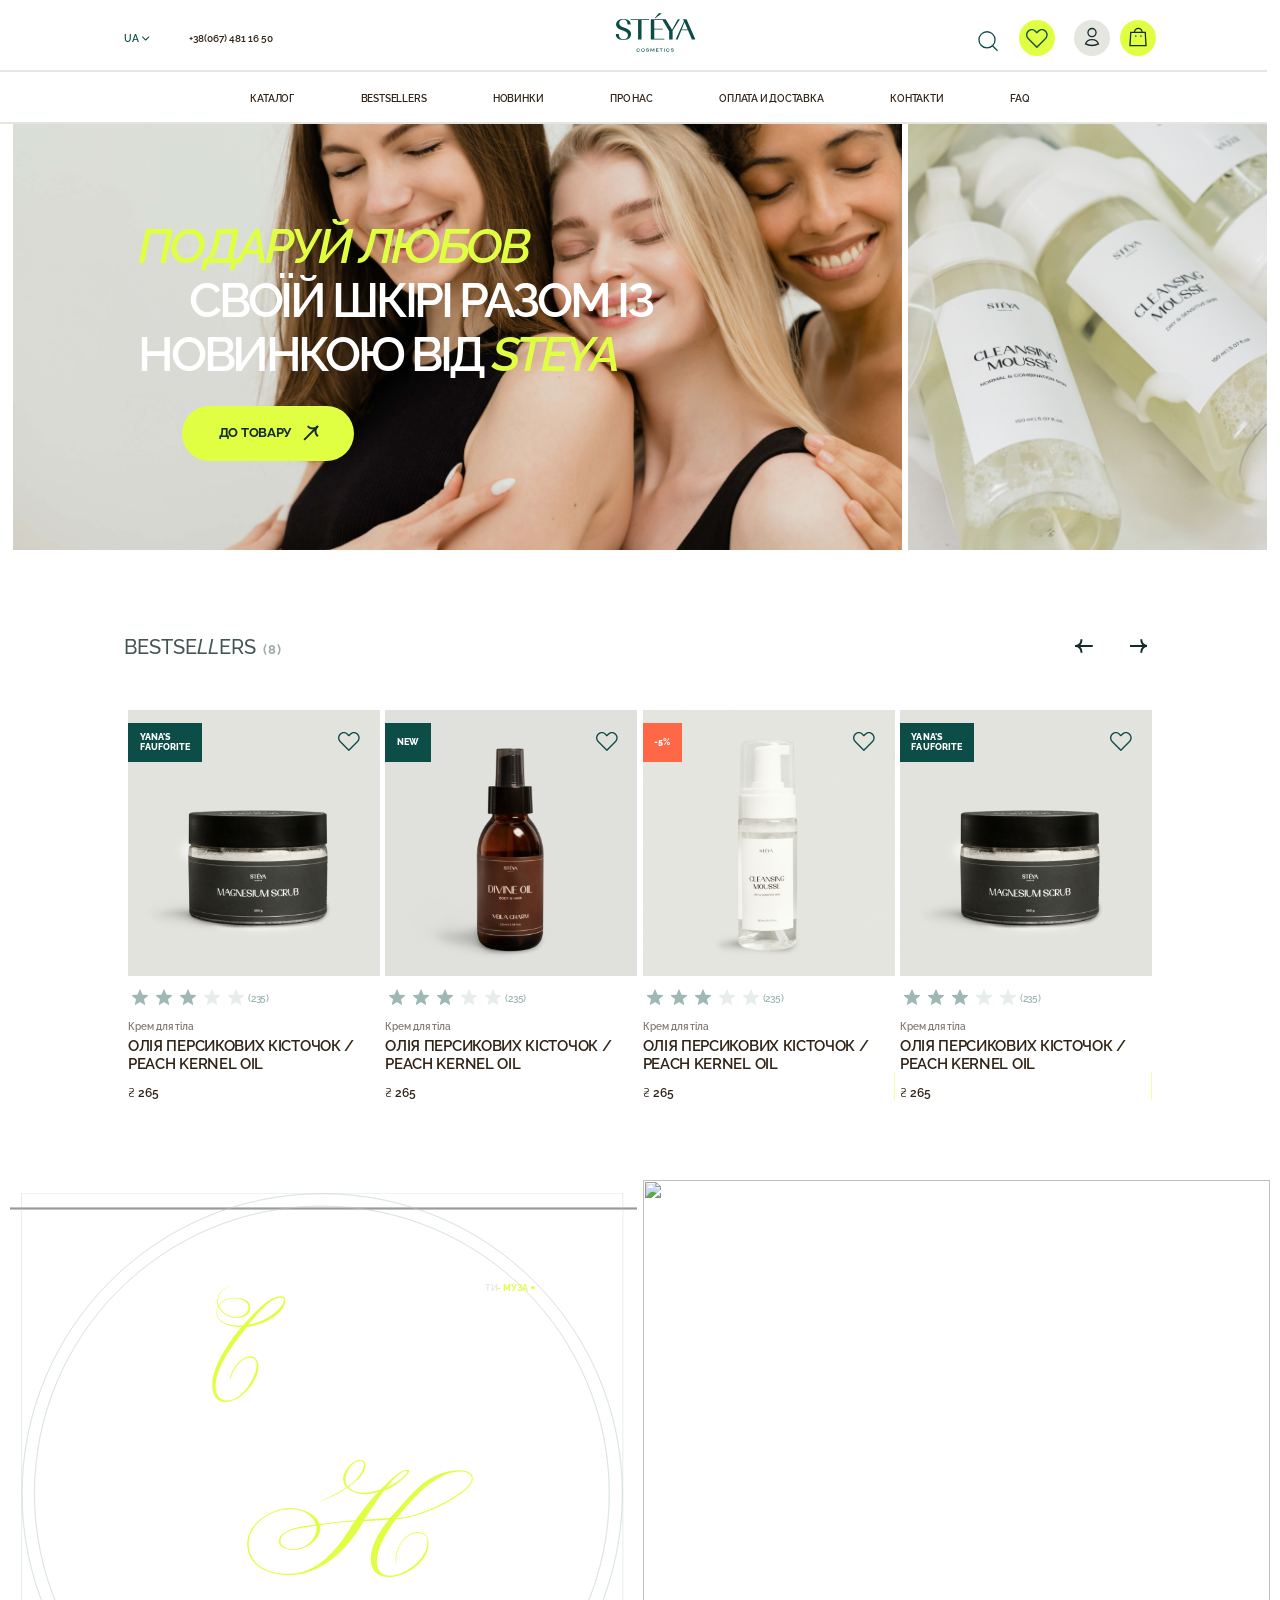
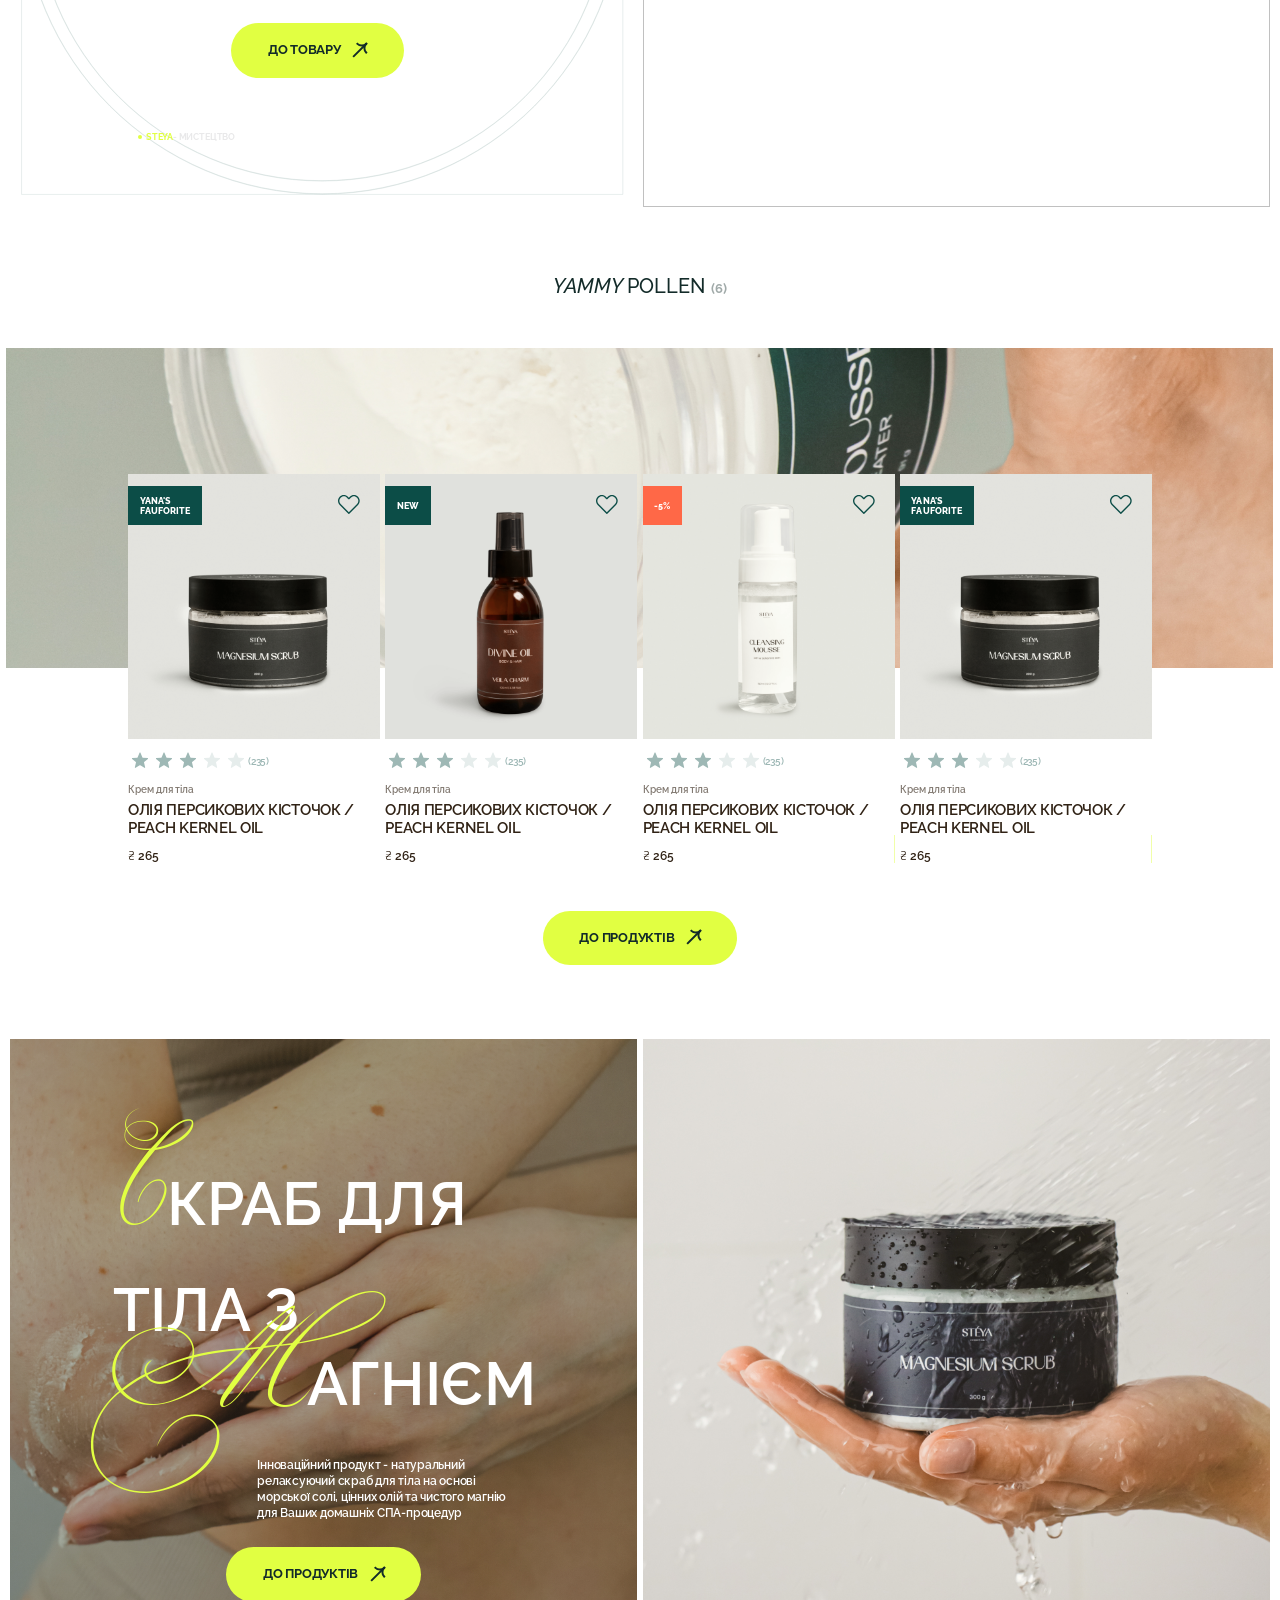
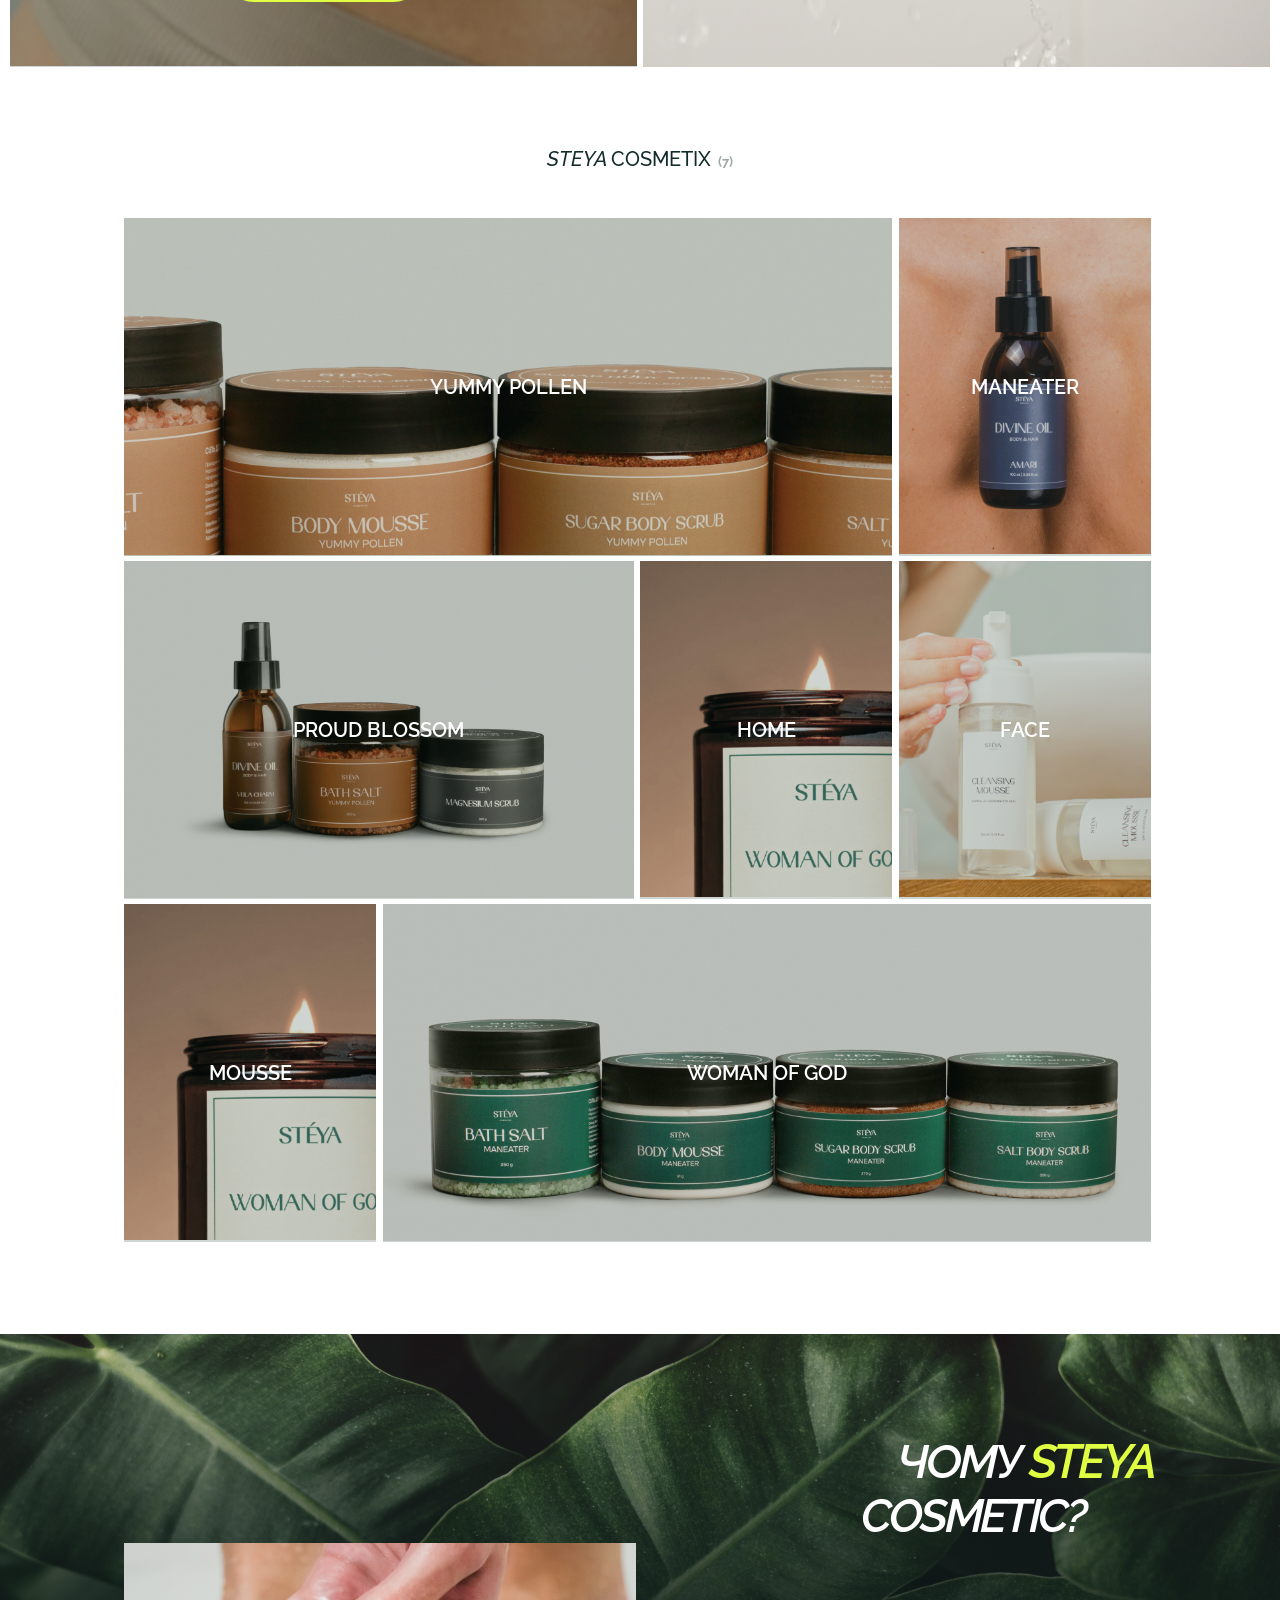
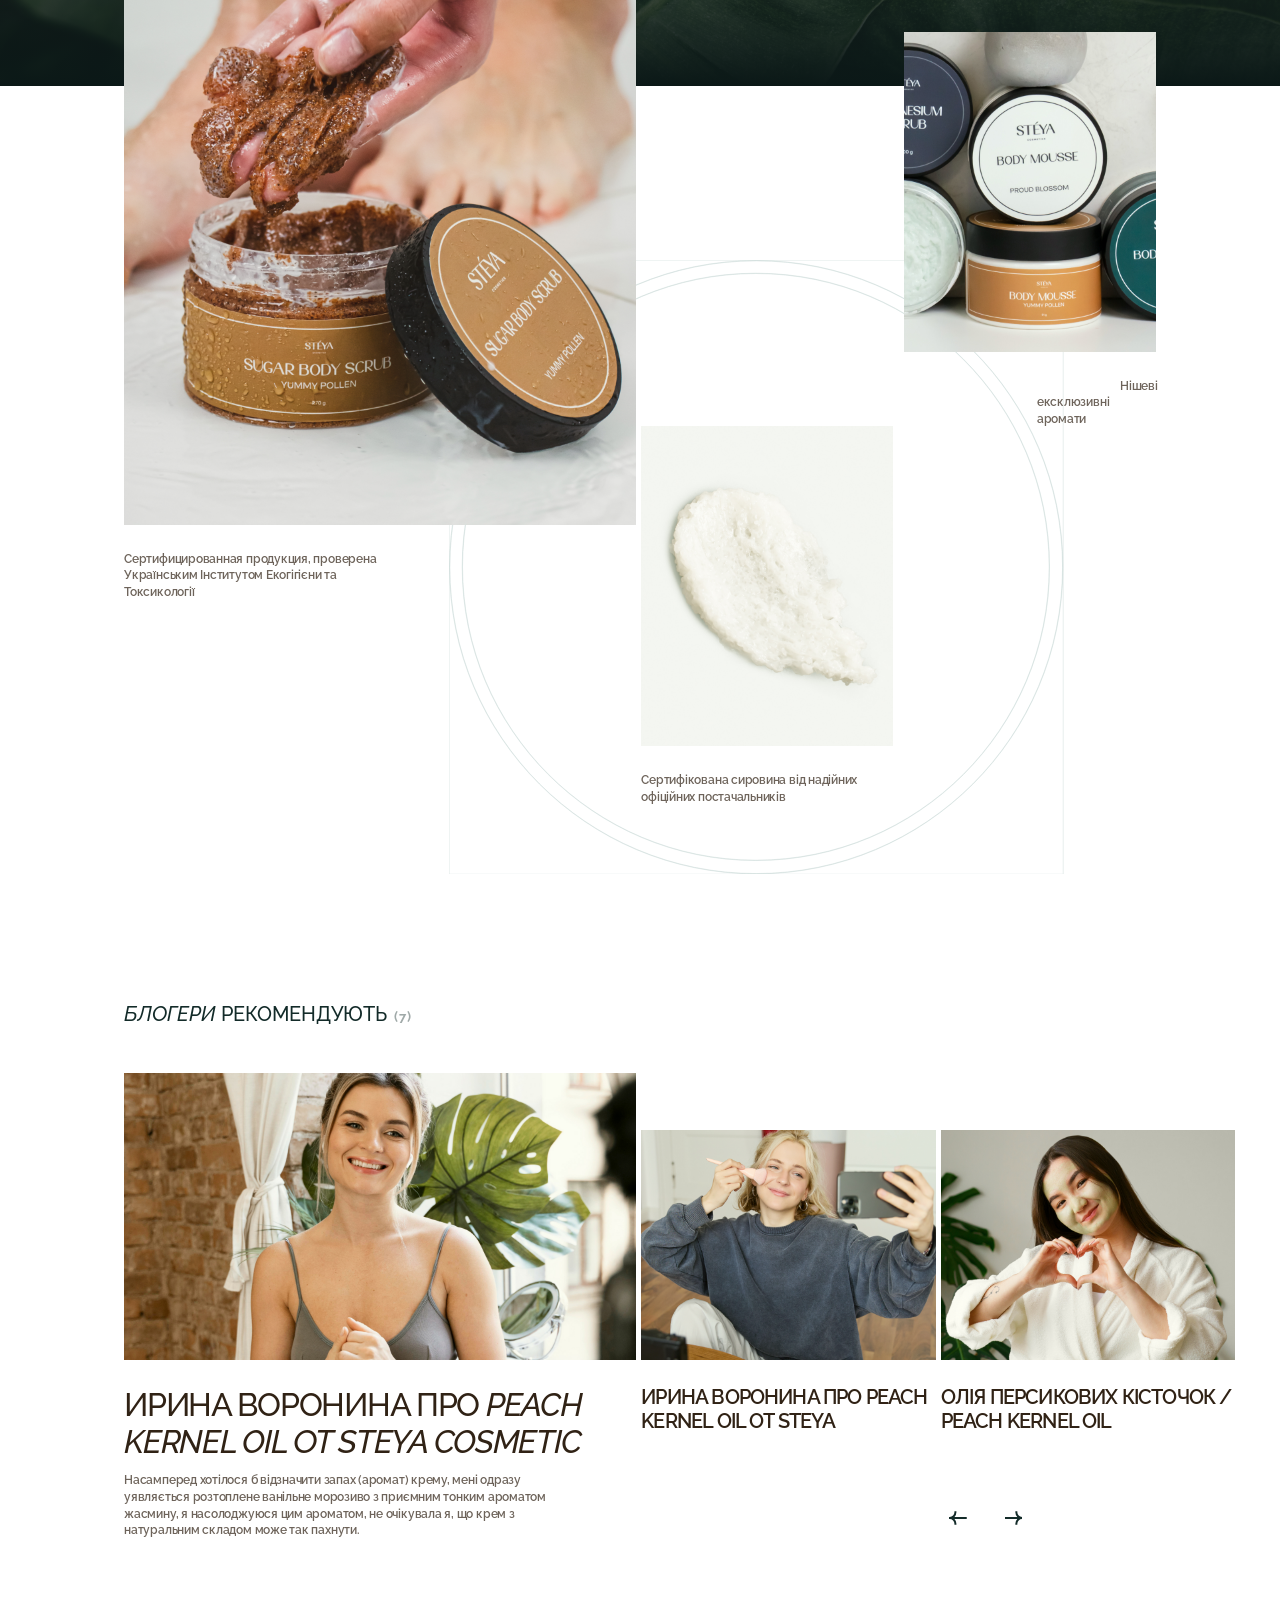
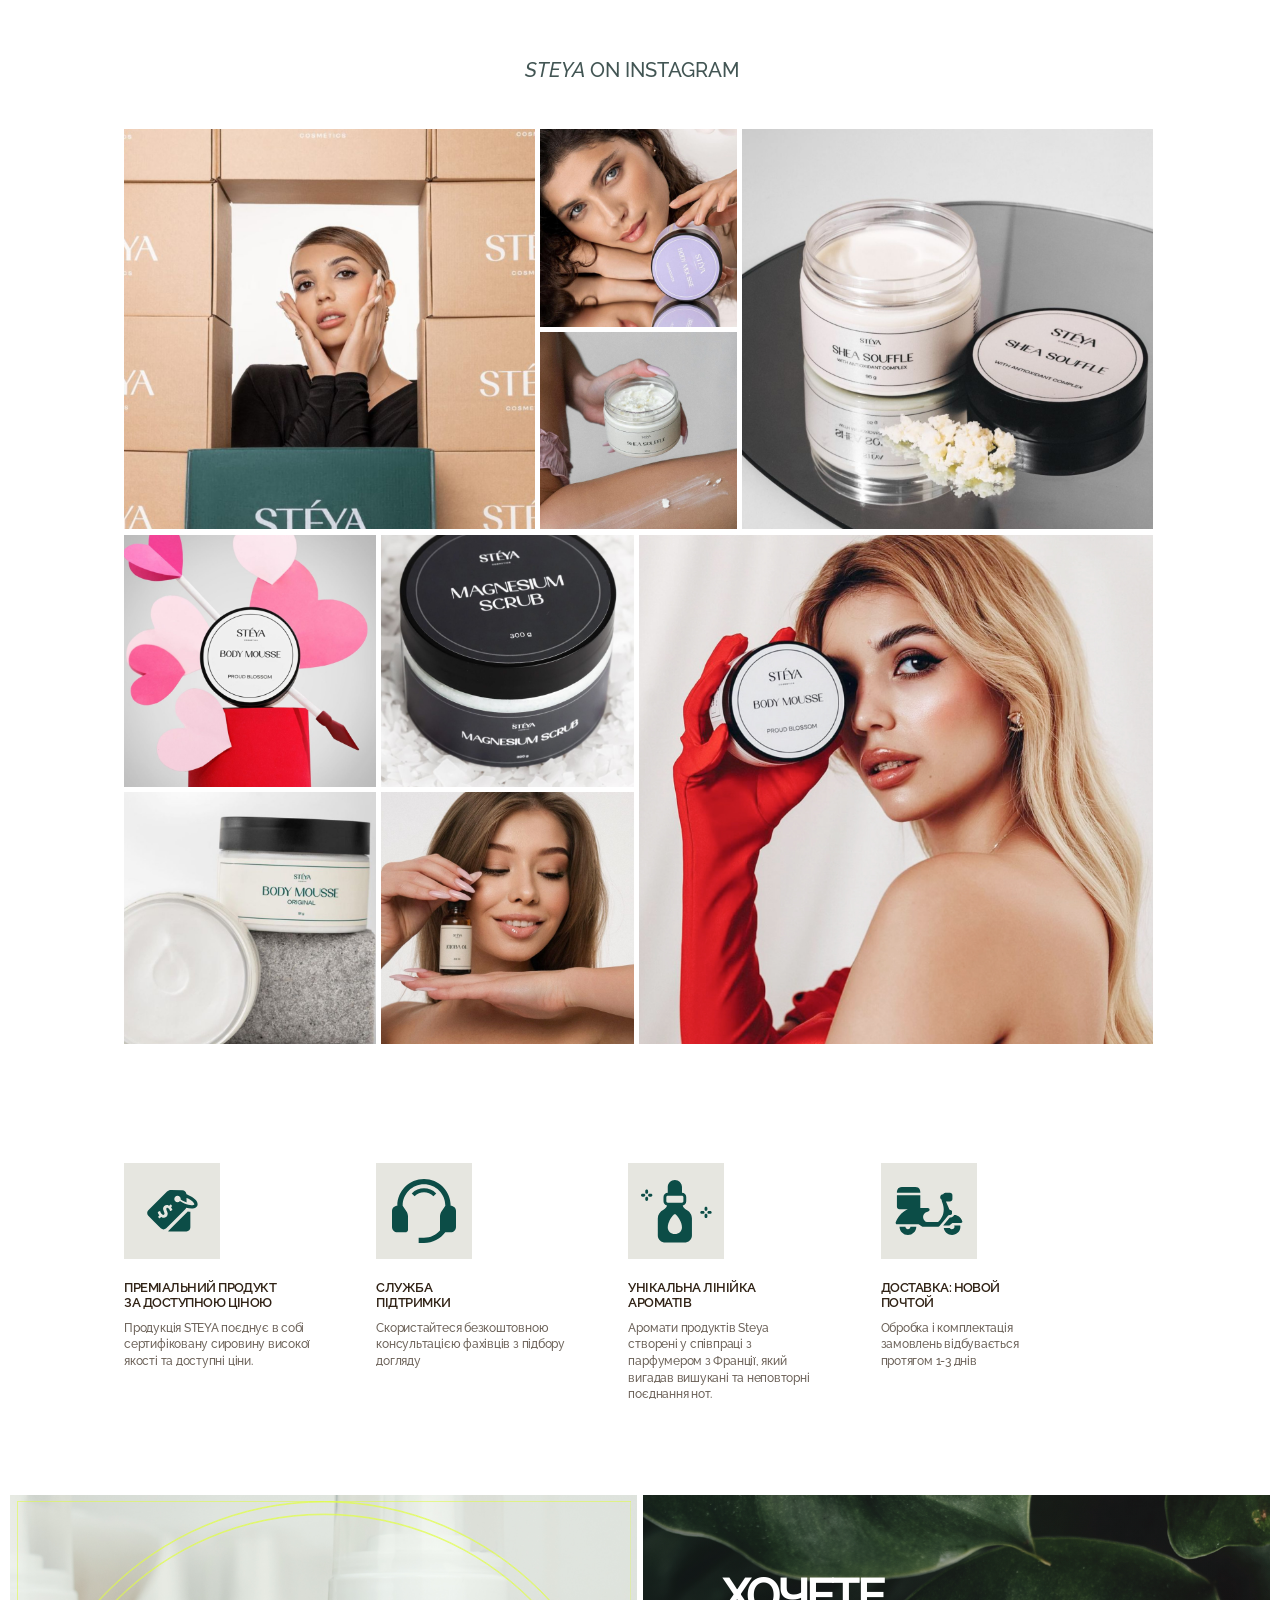
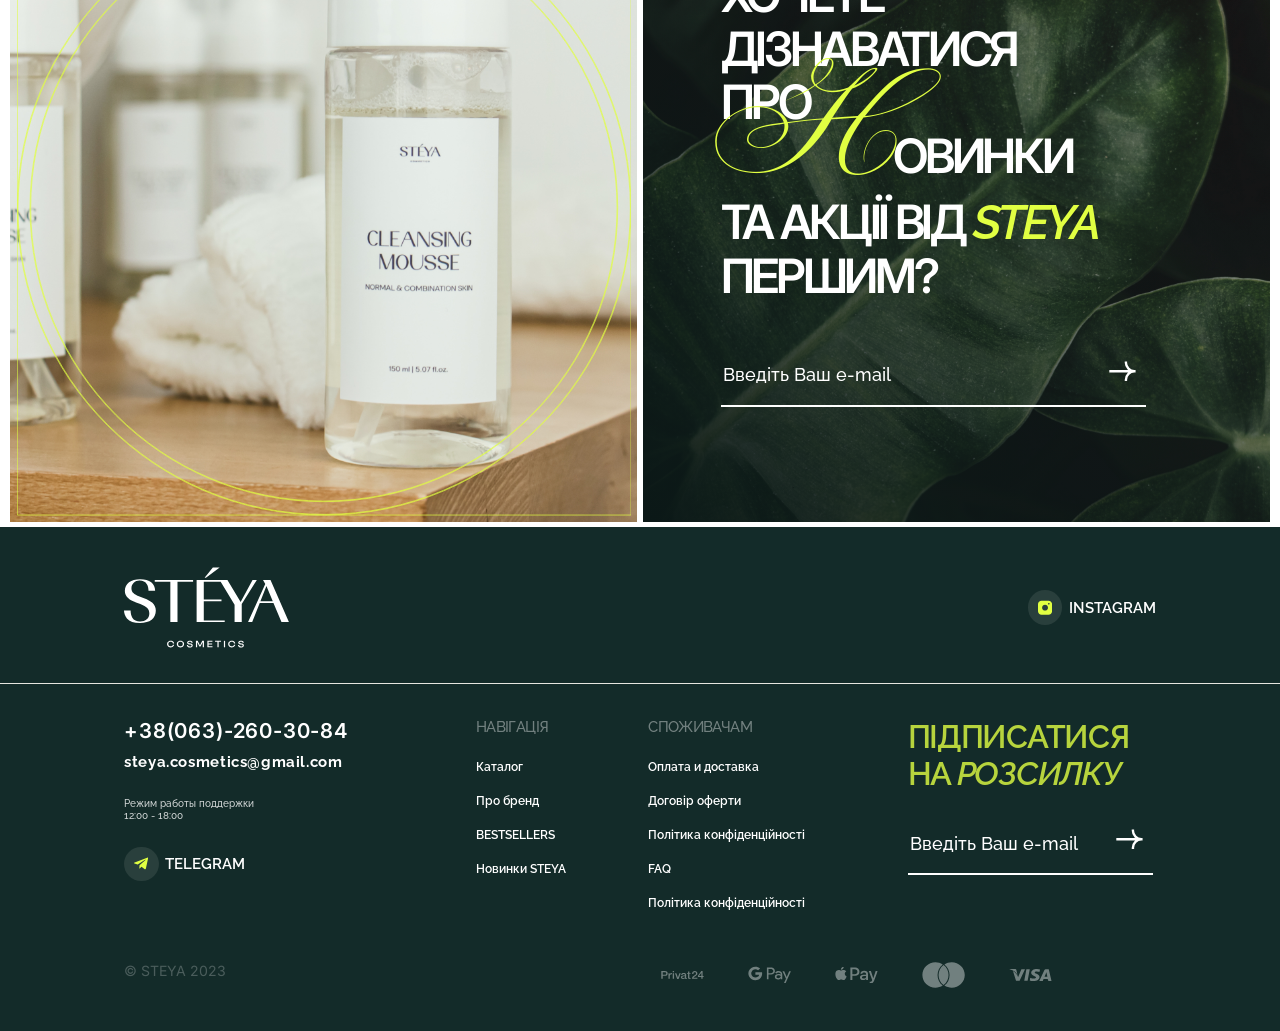
==== commit 1a1aff08: "menu-hover" ====
--- a/index.html
+++ b/index.html
@@ -138,6 +138,8 @@
             </div>
           </div>
         </div>
+
+        <div class="header-line"></div>
 
         <div class="down-header">
           <nav class="header-nav">
@@ -166,6 +168,7 @@
             </ul>
           </nav>
         </div>
+        <div class="header-line"></div>
       </div>
     </header>
 
--- a/styles/styles.css
+++ b/styles/styles.css
@@ -101,6 +101,14 @@
   padding-top: 1vw;
 }
 
+.header-line {
+  position: absolute;
+  width: 99vw;
+  height: 2px;
+  background-color: #e6e6e0;
+  left: 0;
+}
+
 .top-header {
   display: flex;
   justify-content: space-between;
@@ -178,8 +186,7 @@
 .header-nav-list {
   display: flex;
   justify-content: center;
-  border-top: 2px solid #e6e6e0;
-  border-bottom: 2px solid #e6e6e0;
+
   gap: 5.2vw;
 }
 
@@ -188,6 +195,8 @@
 }
 
 .list-item-link {
+  position: relative;
+
   font-family: "Raleway", sans-serif;
   font-weight: 600;
   font-size: 0.8vw;
@@ -195,7 +204,48 @@
   letter-spacing: -0.02em;
   text-transform: uppercase;
   color: #302215;
-  padding: 1.4vw 0 1.2vw 0;
+  padding: 1.4vw 0 1vw 0;
+  transition: 0.4s;
+}
+
+.list-item-link:hover {
+  color: #0c4d47;
+}
+
+.list-item-link:hover::before {
+  -webkit-transform: scaleX(1);
+  -ms-transform: scaleX(1);
+  transform: scaleX(1);
+  -webkit-transform-origin: left;
+  -ms-transform-origin: left;
+  transform-origin: left;
+  -webkit-transition: -webkit-transform 0.25s;
+  transition: -webkit-transform 0.25s;
+  -o-transition: transform 0.25s;
+  transition: transform 0.25s;
+  transition: transform 0.25s, -webkit-transform 0.25s;
+}
+
+.list-item-link::before {
+  z-index: 9;
+  content: "";
+  width: 70%;
+  height: 4px;
+  background-color: #0c4d47;
+  position: absolute;
+  left: 15%;
+  bottom: -5px;
+  -webkit-transform: scaleX(0);
+  -ms-transform: scaleX(0);
+  transform: scaleX(0);
+  -webkit-transform-origin: right;
+  -ms-transform-origin: right;
+  transform-origin: right;
+  -webkit-transition: -webkit-transform 0.25s;
+  transition: -webkit-transform 0.25s;
+  -o-transition: transform 0.25s;
+  transition: transform 0.25s;
+  transition: transform 0.25s, -webkit-transform 0.25s;
 }
 
 .header-search-form {
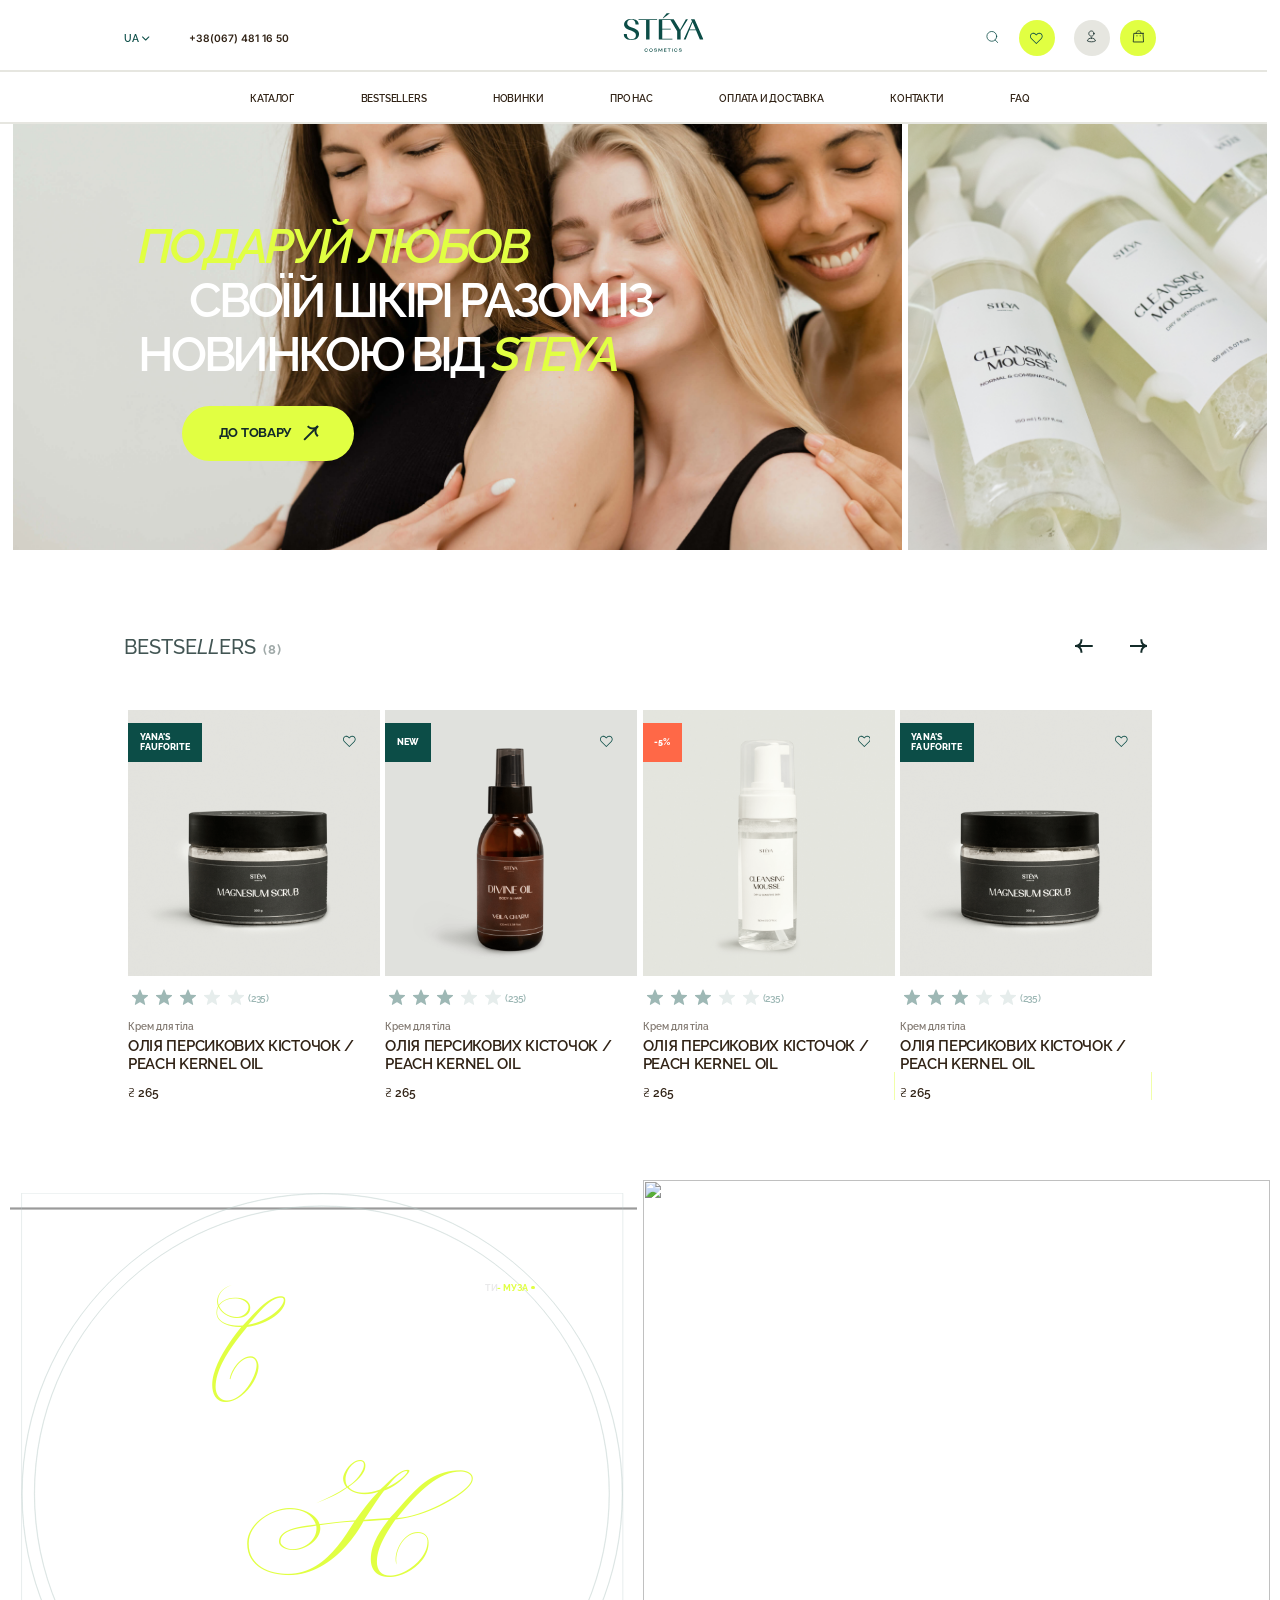
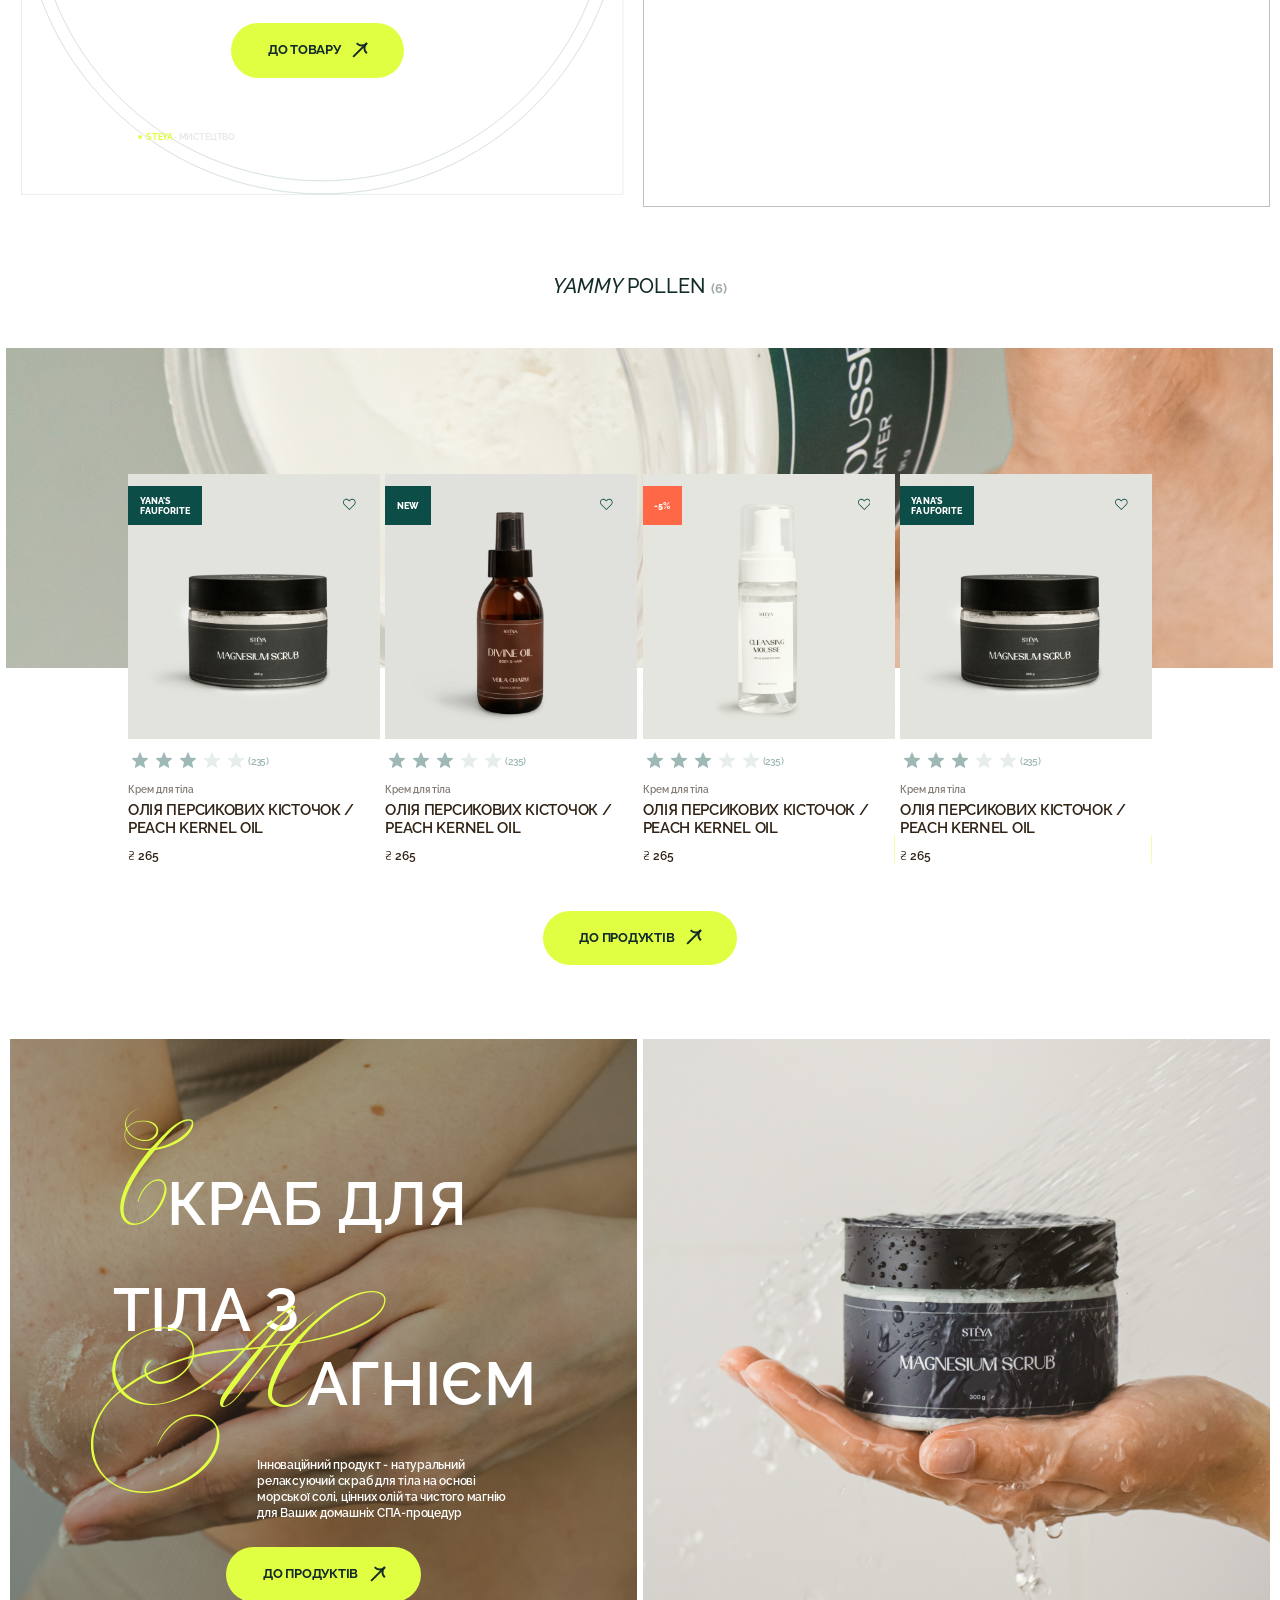
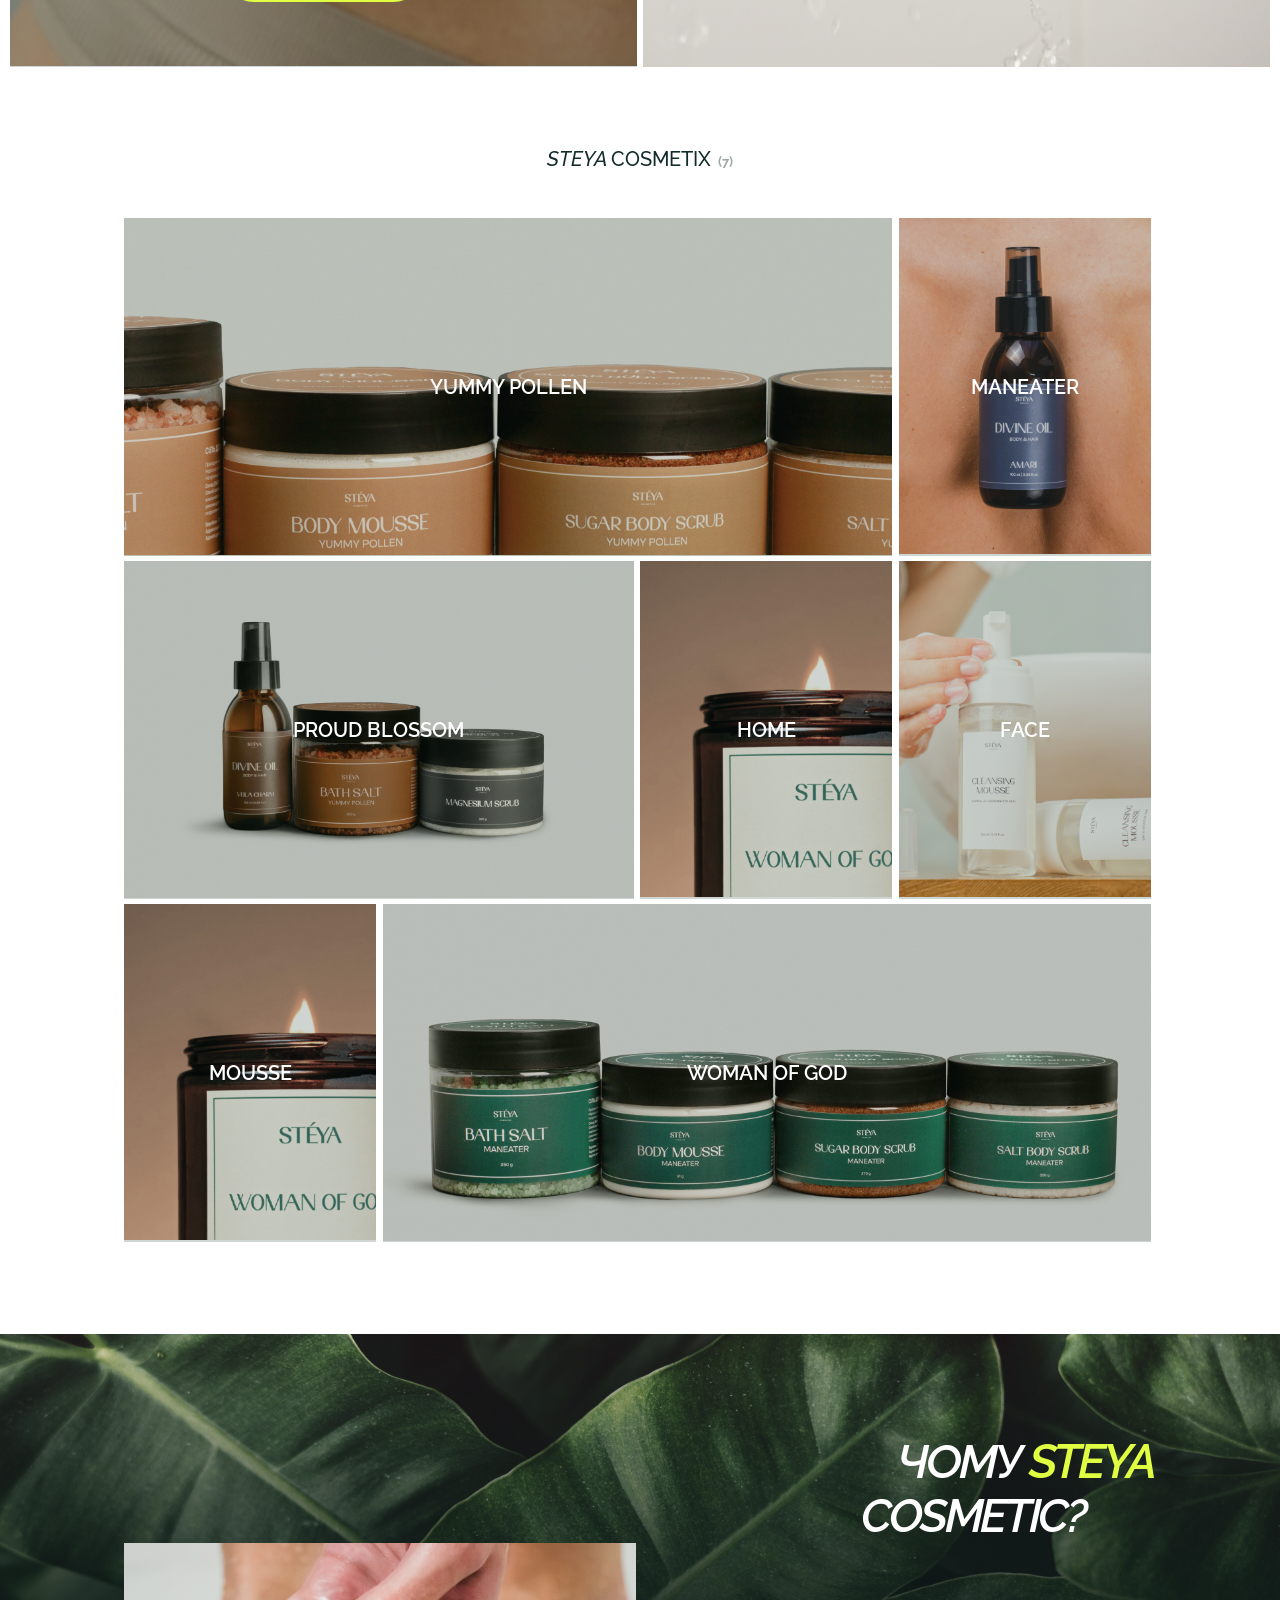
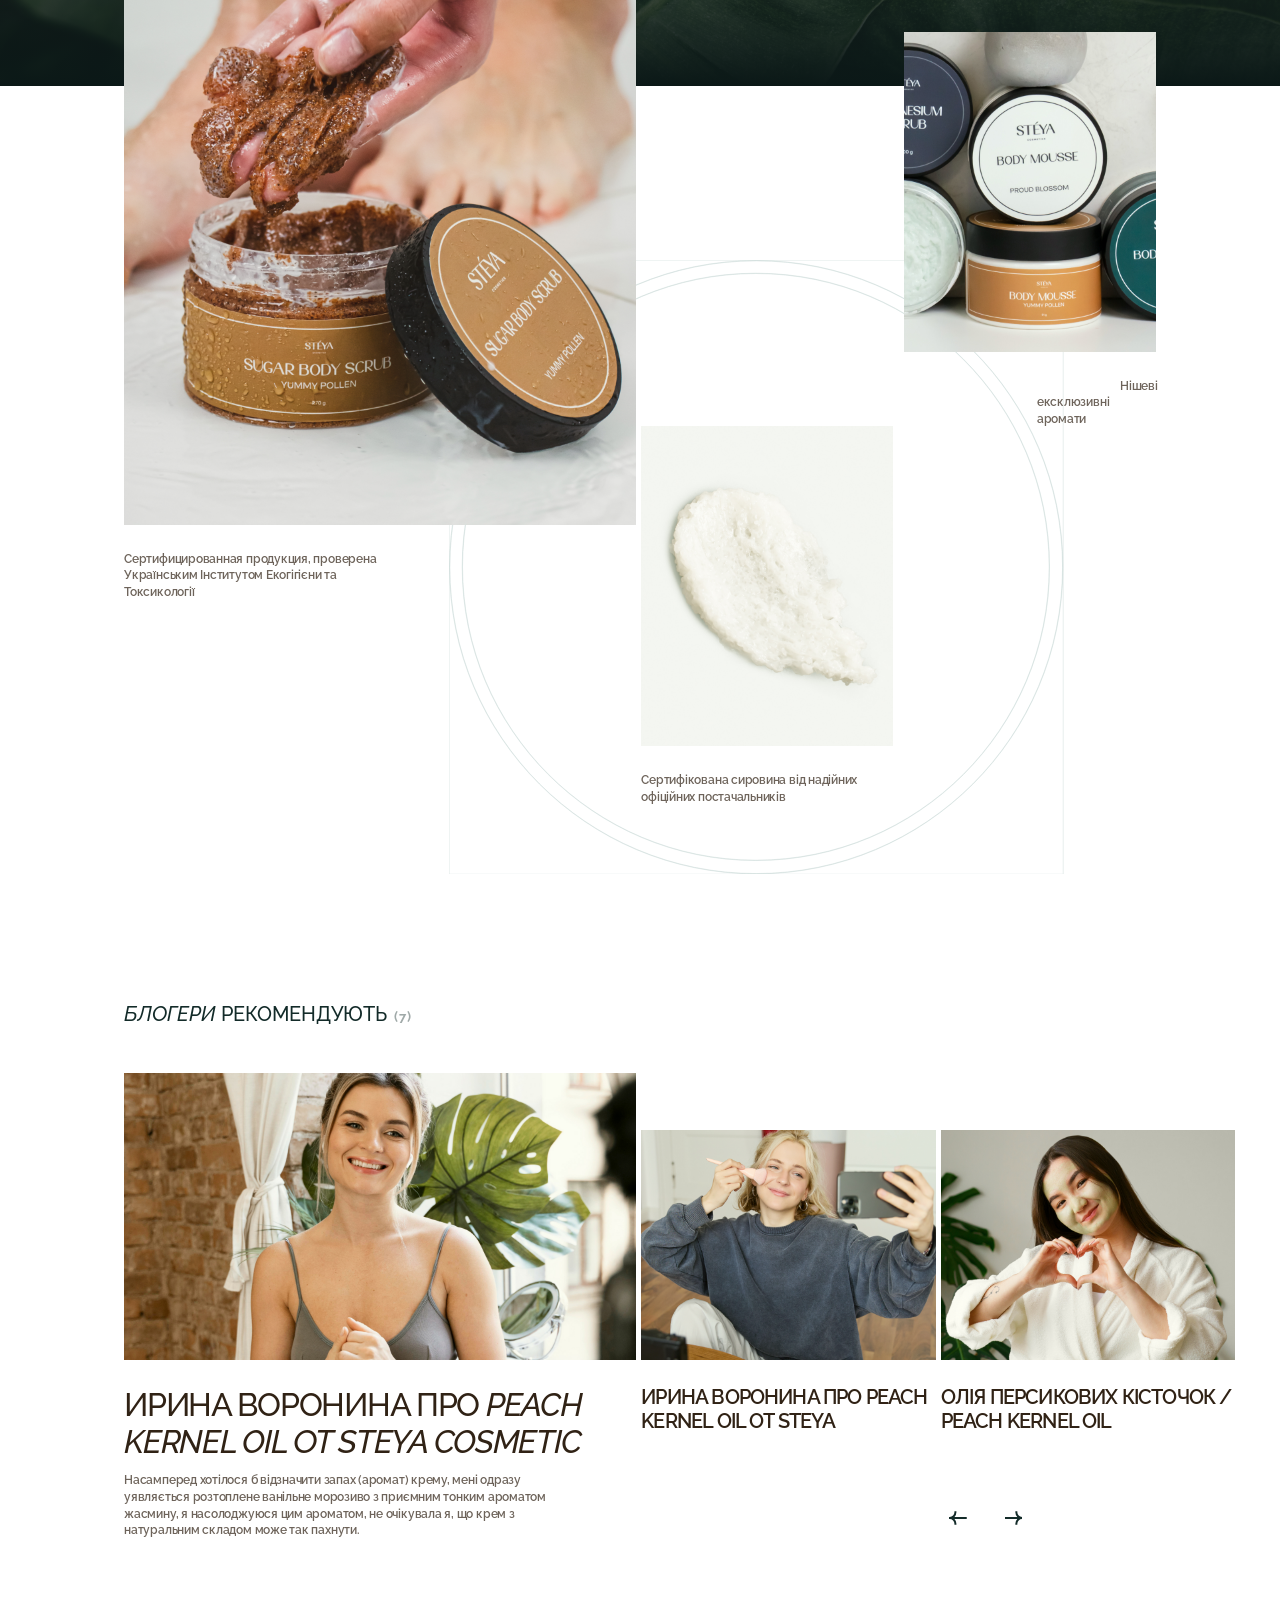
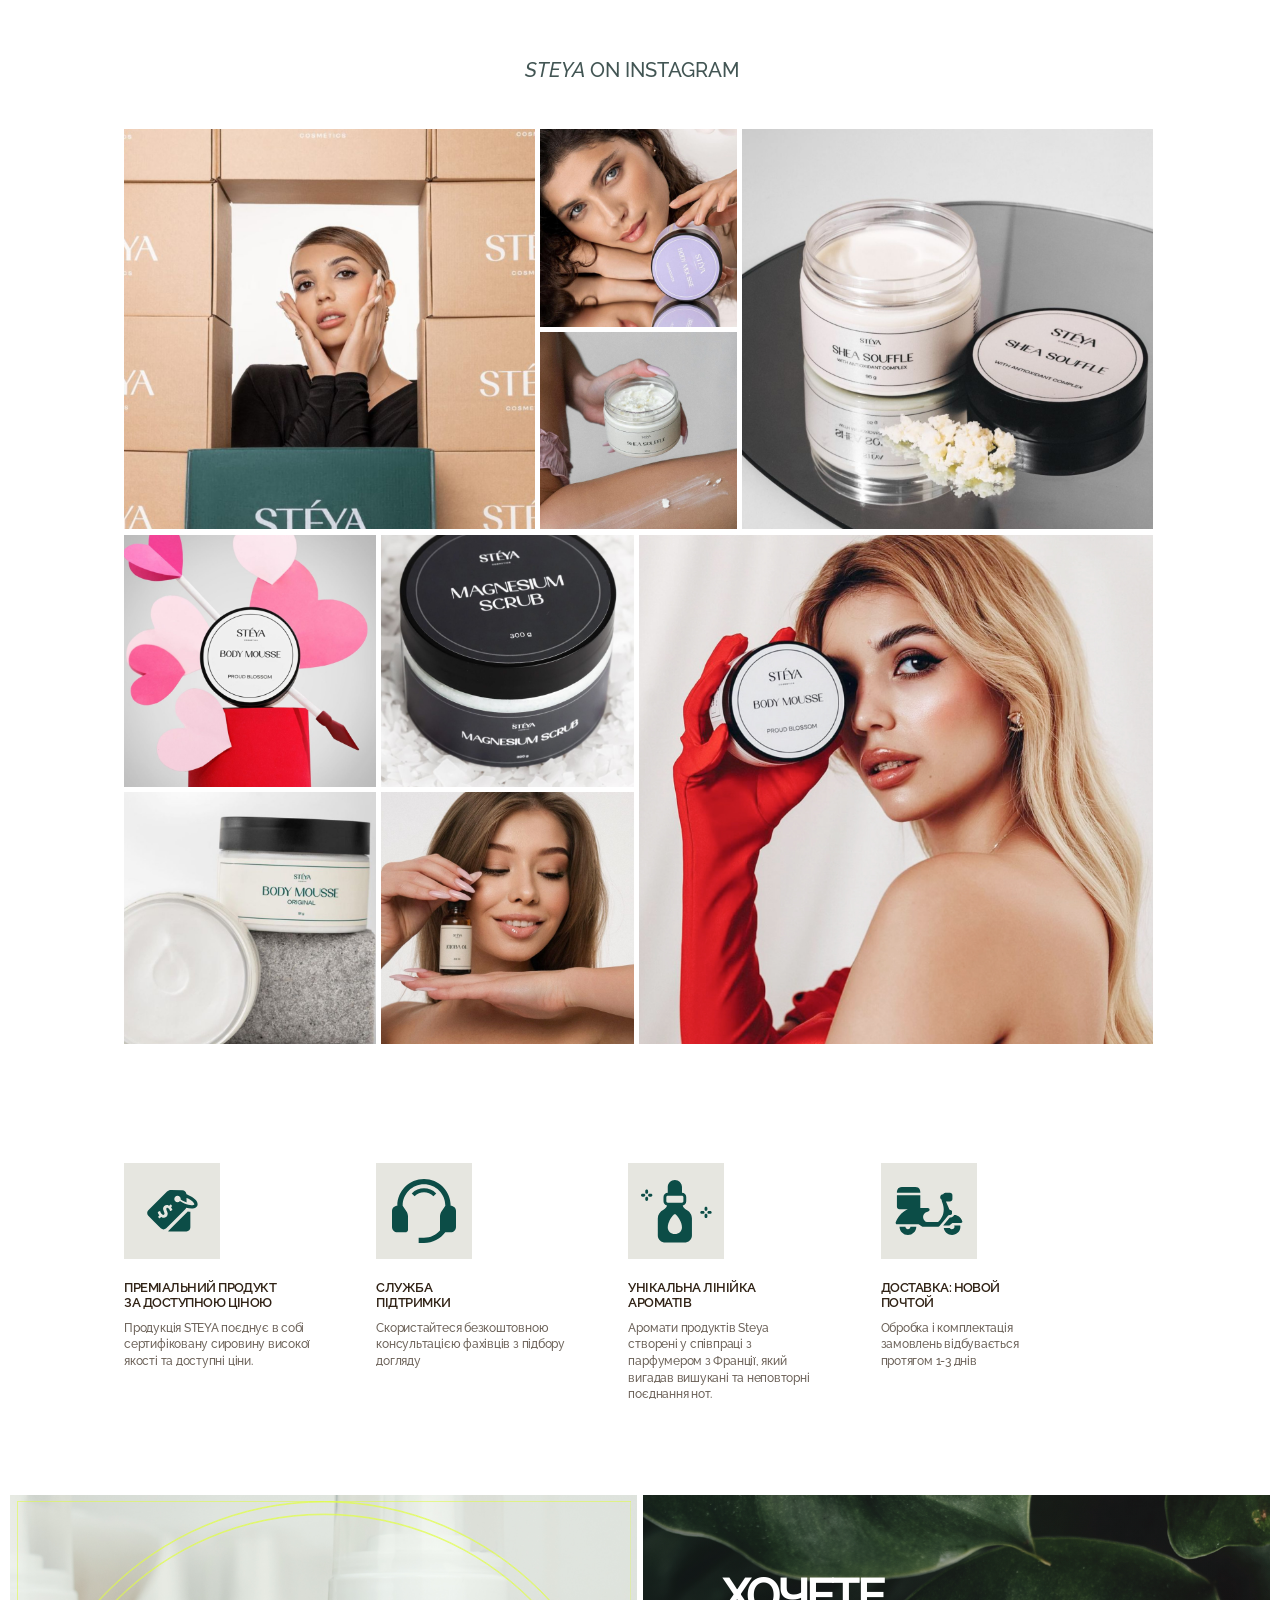
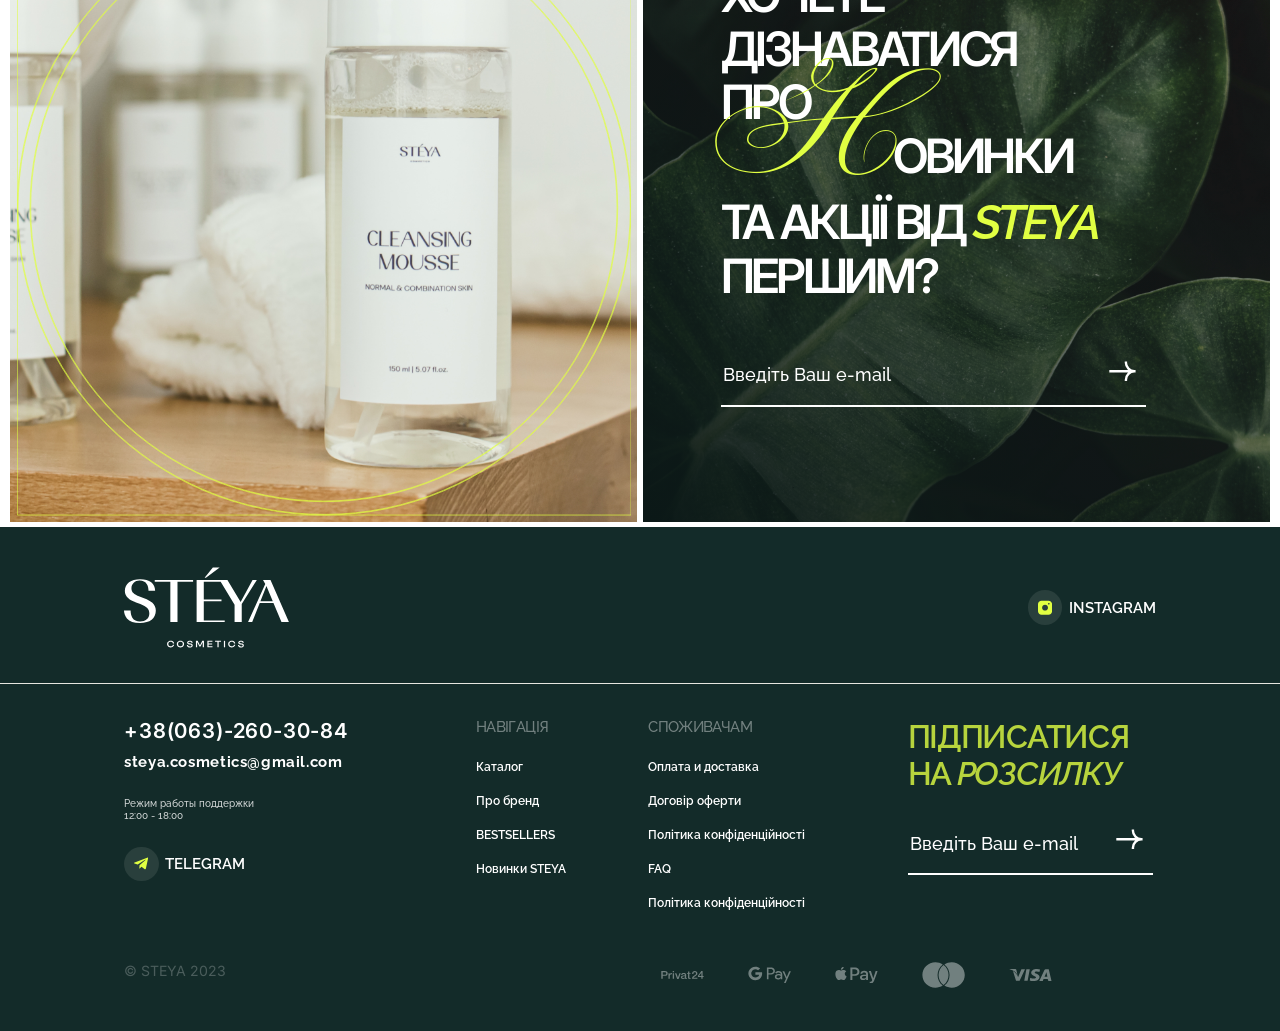
==== commit d63f442f: "Added faq page" ====
--- a/index.html
+++ b/index.html
@@ -44,12 +44,13 @@
               >+38(067) 481 16 50</a
             >
           </div>
-
-          <img
-            class="header-logo"
-            src="./images/steya-logo.svg"
-            alt="steya-logo"
-          />
+          <a href="./index.html">
+            <img
+              class="header-logo"
+              src="./images/steya-logo.svg"
+              alt="steya-logo"
+            />
+          </a>
 
           <div class="header-info-buttons">
             <div class="left-btns">
@@ -145,25 +146,33 @@
           <nav class="header-nav">
             <ul class="header-nav-list">
               <li class="header-list-item">
-                <a class="list-item-link" href="">Каталог</a>
+                <a class="list-item-link" href="./pages/catalog.html"
+                  >Каталог</a
+                >
               </li>
               <li class="header-list-item">
-                <a class="list-item-link" href="">Bestsellers</a>
+                <a class="list-item-link" href="./pages/bestsellers.html"
+                  >Bestsellers</a
+                >
               </li>
               <li class="header-list-item">
-                <a class="list-item-link" href="">Новинки</a>
+                <a class="list-item-link" href="./pages/novynki.html"
+                  >Новинки</a
+                >
               </li>
               <li class="header-list-item">
-                <a class="list-item-link" href="">Про нас</a>
+                <a class="list-item-link" href="./pages/about.html">Про нас</a>
               </li>
               <li class="header-list-item">
                 <a class="list-item-link" href="">Оплата и доставка</a>
               </li>
               <li class="header-list-item">
-                <a class="list-item-link" href="">Контакти</a>
+                <a class="list-item-link" href="./pages/contact.html"
+                  >Контакти</a
+                >
               </li>
               <li class="header-list-item">
-                <a class="list-item-link" href="">FAQ</a>
+                <a class="list-item-link" href="./pages/faq.html">FAQ</a>
               </li>
             </ul>
           </nav>
--- a/styles/styles.css
+++ b/styles/styles.css
@@ -81,6 +81,14 @@
   transition: 0.5s;
 }
 
+.plus-icon {
+  fill: #132b29;
+}
+
+.default-btn:hover .plus-icon {
+  fill: #ffffff;
+}
+
 .default-btn:hover {
   background-color: #132b29;
   border-radius: 0%;
@@ -141,7 +149,7 @@
 }
 
 .header-number-value {
-  font-family: "Raleway";
+  font-family: "Inter";
   font-weight: 600;
   font-size: 0.8vw;
   line-height: 1vw;
@@ -291,6 +299,27 @@
 .search-container:hover .header-search-form {
   transform: translateX(0);
 }
+
+.btn-search-icon {
+  width: 1vw;
+  height: 1vw;
+}
+
+.btn-like-icon {
+  width: 1vw;
+  height: 1vw;
+}
+
+.btn-profile-icon {
+  width: 1vw;
+  height: 1vw;
+}
+
+.btn-bag-icon {
+  width: 1vw;
+  height: 1vw;
+}
+
 /* HERO--------------------------------------------------------------------------- */
 .hero-section {
   padding-bottom: 1vw;
@@ -1658,3 +1687,628 @@
   opacity: 0.4;
   width: 3.3vw;
 }
+
+/* PRODUCT page ------------------------------------------------------------- */
+
+.product-images {
+  display: flex;
+  gap: 0.83vw;
+}
+
+.product-small-images-list {
+  display: flex;
+  flex-direction: column;
+  justify-content: space-between;
+}
+
+.product-small-images {
+  width: 6.2vw;
+  height: 6.2vw;
+}
+
+.product-large-image {
+  width: 38.3vw;
+  height: 41.6vw;
+}
+
+/* CATALOG page -------------------------------------------------------- */
+
+.catalog-hero {
+  background-image: url(../images/catalog-bg.jpg);
+  background-repeat: no-repeat;
+  background-size: 99vw 19.7vw;
+  width: 99vw;
+  margin: 0 auto;
+}
+
+.catalog-section {
+  padding-bottom: 7.2vw;
+}
+
+.catalog-title {
+  font-family: "Raleway", sans-serif;
+  font-style: italic;
+  font-weight: 600;
+  font-size: 3.3vw;
+  text-transform: uppercase;
+  color: #fff;
+}
+
+.catalog-list {
+  flex-wrap: wrap;
+  row-gap: 1.8vw;
+}
+
+.filter-container {
+  margin-bottom: 3.1vw;
+}
+
+.filter-btn {
+  font-family: "Raleway", sans-serif;
+  font-weight: 700;
+  font-size: 0.9vw;
+  letter-spacing: -0.02em;
+  text-transform: uppercase;
+  color: #132b29;
+  border: 3px solid #132b29;
+  border-radius: 11.3vw;
+  padding: 1.1vw 3.2vw;
+  transition: 0.2s;
+}
+
+.filter-btn:hover {
+  border-radius: 0;
+  background-color: #132b29;
+  color: #ffffff;
+}
+
+/* CONTACT page -------------------------------------------------------- */
+.contact-container {
+  display: flex;
+  justify-content: center;
+  margin-top: 6.7vw;
+  margin-bottom: 10.4vw;
+  gap: 0.4vw;
+}
+
+.contact-bg-block {
+  position: relative;
+  background-image: url(../images/contact-bg.jpg);
+  background-repeat: no-repeat;
+  background-size: contain;
+  width: 39.9vw;
+  height: 39.9vw;
+  padding-top: 7vw;
+  padding-left: 3vw;
+}
+
+.contact-title {
+  font-family: "Raleway", sans-serif;
+  font-style: italic;
+  font-weight: 600;
+  font-size: 3.3vw;
+  text-transform: uppercase;
+  color: #fff;
+}
+
+.contact-bg-rectangle {
+  position: absolute;
+  top: 0.4vw;
+  left: 0.4vw;
+  width: 38.9vw;
+  height: 38.9vw;
+}
+
+.contact-info-container {
+  width: 40vw;
+  height: 40vw;
+
+  background: rgba(230, 230, 224, 0.3);
+  display: flex;
+  justify-content: center;
+  align-items: center;
+}
+
+.info-container {
+  width: 26.6vw;
+}
+
+.contact-email {
+  font-family: "Raleway", sans-serif;
+  font-weight: 600;
+  font-size: 1.6vw;
+  color: #0c4d47;
+  display: flex;
+  align-items: center;
+  gap: 1.7vw;
+  margin-bottom: 3vw;
+}
+
+.contact-email-icon {
+  width: 2.2vw;
+  height: 2.2vw;
+}
+
+.contact-address-container {
+  display: flex;
+  gap: 1vw;
+}
+
+.contact-address-icon {
+  width: 3.3vw;
+  height: 3.3vw;
+  fill: rgba(230, 230, 224, 0.3);
+}
+
+.contact-address {
+  font-family: "Raleway", sans-serif;
+  font-weight: 500;
+  font-size: 0.8vw;
+  line-height: 1.3vw;
+  color: #302215;
+  opacity: 0.8;
+  margin-bottom: 0.6vw;
+}
+
+.contact-address-value {
+  font-family: "Raleway", sans-serif;
+  font-weight: 600;
+  font-size: 1vw;
+  line-height: 1.4vw;
+  letter-spacing: -0.02em;
+  color: #302215;
+  width: 17vw;
+}
+
+.contact-info-line {
+  width: 100%;
+  height: 2px;
+  background-color: #e6e6e0;
+  margin-top: 3.1vw;
+  margin-bottom: 3.1vw;
+}
+
+.contact-social-links-container {
+  display: flex;
+  gap: 1.2vw;
+}
+
+.contact-social-link {
+  width: 7.2vw;
+  height: 7.2vw;
+  background-color: #132b29;
+  display: flex;
+  align-items: center;
+  justify-content: center;
+  transition: 0.3s;
+}
+
+.contact-socil-link-icon {
+  width: 2.3vw;
+  height: 2.3vw;
+  fill: #e1ff42;
+  transition: 0.3s;
+}
+
+.contact-social-link:hover {
+  background-color: #e1ff42;
+}
+
+.contact-social-link:hover .contact-socil-link-icon {
+  fill: #132b29;
+}
+
+/* BESTSELLERS page ----------------------------------------------------------------- */
+
+.bestsellers-hero-section {
+  display: flex;
+  gap: 0.4vw;
+  margin-top: 0.5vw;
+}
+
+.bestsellers-hero-title-block {
+  background-image: url(../images/bestsellers/Frame\ 37271.jpg);
+  background-repeat: no-repeat;
+  background-size: 19.7vw 27.6vw;
+  background-position-x: right;
+  height: 27.6vw;
+  width: 49.4vw;
+}
+
+.bestsellers-hero-title {
+  font-family: "Raleway", sans-serif;
+  font-style: italic;
+  font-weight: 600;
+  font-size: 3.3vw;
+  text-transform: uppercase;
+  color: #302215;
+  display: flex;
+  align-items: baseline;
+}
+
+.best-ekaterina {
+  height: 17vw;
+}
+
+.bestsellesrs-title-number {
+  font-family: "Raleway", sans-serif;
+  font-weight: 600;
+  font-size: 1vw;
+  color: #302215;
+}
+
+.bestseller-text {
+  font-family: "Raleway", sans-serif;
+  font-weight: 500;
+  font-size: 0.7vw;
+  line-height: 1vw;
+  color: #302215;
+  opacity: 0.6;
+  width: 11vw;
+  margin-left: 9.7vw;
+}
+
+.bestsellers-hero-image-block {
+  background-image: url(../images/bestsellers/Frame\ 37270.jpg);
+  background-size: 49.3vw 27.6vw;
+  width: 49.3vw;
+  height: 27.6vw;
+}
+
+.bestseller-catalog-container {
+  display: flex;
+}
+
+.bestseller-btn-container {
+  display: flex;
+  flex-direction: column;
+  justify-content: space-between;
+}
+
+.bestseller-title-text {
+  font-family: "Raleway", sans-serif;
+  font-weight: 500;
+  font-size: 1.6vw;
+  line-height: 1.9vw;
+  text-transform: uppercase;
+  color: #132b29;
+  opacity: 0.8;
+  display: flex;
+  align-items: baseline;
+}
+
+.bestseller-title-text-number {
+  font-family: "Raleway", sans-serif;
+  font-weight: 600;
+  font-size: 1vw;
+  letter-spacing: 0.08em;
+  color: #132b29;
+  opacity: 0.4;
+}
+
+.catalog-in-bestsellers {
+  padding-top: 4.6vw;
+  padding-bottom: 8.3vw;
+}
+
+.bestseller-swiper-catalog-section {
+  padding-bottom: 7.2vw;
+}
+
+/* NOVYNKI ----------------------------------------------------------------------- */
+
+.novynki-hero-title-block {
+  background-image: url(../images/novynki/Frame\ 37271.jpg);
+  background-repeat: no-repeat;
+  background-size: 19.7vw 27.6vw;
+  background-position-x: right;
+  height: 27.6vw;
+  width: 49.4vw;
+}
+
+.novynki-hero-image-block {
+  background-image: url(../images/novynki/Frame\ 37270.jpg);
+  background-size: 49.3vw 27.6vw;
+  width: 49.3vw;
+  height: 27.6vw;
+}
+
+.novynki-hero-title {
+  padding-left: 4vw;
+  padding-top: 4vw;
+}
+
+/* ABOUT page ---------------------------------------------------------------------*/
+
+/* ABOUT hero section */
+
+.abot-hero-section {
+  display: flex;
+  gap: 0.4vw;
+  justify-content: center;
+  padding-top: 5.4vw;
+}
+
+.about-hero-title-container {
+  width: 49.3vw;
+  height: 49.3vw;
+  background-image: url(../images/about/Frame\ 37308.jpg);
+  background-size: contain;
+}
+
+.about-hero-title {
+  font-family: "Raleway", sans-serif;
+  font-style: normal;
+  font-weight: 600;
+  font-size: 1.25vw;
+  line-height: 1.7vw;
+  letter-spacing: -0.02em;
+  text-transform: uppercase;
+  text-align: center;
+  color: #fff;
+  width: 27vw;
+  margin: 0 auto;
+  padding-top: 5.2vw;
+}
+
+.about-hero-span {
+  color: #e1ff42;
+  font-style: italic;
+}
+
+.about-hero-image-container {
+  width: 49.3vw;
+  height: 49.3vw;
+}
+
+/* INSPIRATIOn section ---------------------------------------- */
+
+.section-inspiration {
+  width: 99vw;
+  display: flex;
+  flex-direction: column;
+  align-items: center;
+  justify-content: center;
+  padding: 8.3vw 0;
+}
+
+.inspiration-top-text {
+  font-family: "Raleway", sans-serif;
+  font-weight: 600;
+  font-size: 0.9vw;
+  line-height: 1.3vw;
+  letter-spacing: -0.02em;
+  text-align: center;
+  color: #302215;
+  opacity: 0.6;
+  margin-bottom: 2.1vw;
+  width: 40vw;
+}
+
+.inspiration-title {
+  font-family: "Raleway", sans-serif;
+  font-style: italic;
+  font-weight: 600;
+  font-size: 3.1vw;
+  line-height: 4.3vw;
+  text-transform: uppercase;
+  text-align: center;
+  color: #302215;
+  margin-bottom: 9.3vw;
+  width: 76vw;
+}
+
+.inspiration-title-span {
+  color: rgba(48, 34, 21, 0.6);
+}
+
+.inspiration-image-list {
+  display: flex;
+  gap: 0.4vw;
+  margin-bottom: 4vw;
+}
+
+.ispiration-images {
+  width: 32.7vw;
+  height: 15.1vw;
+}
+
+.inspiration-bottom-text {
+  font-family: "Raleway", sans-serif;
+  font-weight: 600;
+  font-size: 1.25vw;
+  letter-spacing: -0.02em;
+  text-transform: uppercase;
+  text-align: center;
+  color: #0c4d47;
+  width: 40vw;
+}
+
+/* CREATE section -------------------------------------------------- */
+
+.create-section {
+  display: flex;
+  flex-direction: column;
+  align-items: center;
+  gap: 0.4vw;
+  padding-bottom: 0.4vw;
+}
+
+.top-create-container {
+  position: relative;
+  display: flex;
+  gap: 0.4vw;
+}
+
+.create-images {
+  width: 49.3vw;
+  height: 49.3vw;
+}
+
+.top-create-title-container {
+  width: 49.3vw;
+  height: 49.3vw;
+  background-color: #f8f8f6;
+}
+
+.top-create-text {
+  font-family: "Raleway", sans-serif;
+  font-weight: 600;
+  font-size: 0.9vw;
+  line-height: 1.3vw;
+  letter-spacing: -0.02em;
+  color: #302215;
+  opacity: 0.6;
+  width: 13vw;
+  margin-top: 10.4vw;
+  margin-left: 13.1vw;
+}
+
+.top-create-title {
+  position: absolute;
+  top: 35%;
+  left: 22.5%;
+  font-family: "Raleway", sans-serif;
+  font-weight: 600;
+  font-size: 3.1vw;
+  line-height: 4.3vw;
+  text-transform: uppercase;
+  text-align: center;
+  color: rgba(48, 34, 21, 0.6);
+  width: 71vw;
+}
+
+.top-create-title-span {
+  font-style: italic;
+  color: #302215;
+}
+
+.bottom-create-container {
+  display: flex;
+  gap: 0.4vw;
+}
+
+.botoom-create-text-container {
+  width: 49.3vw;
+  height: 49.3vw;
+  background-color: #0c4d47;
+  display: flex;
+  justify-content: center;
+  align-items: center;
+}
+
+.bottom-create-text {
+  font-family: "Raleway", sans-serif;
+  font-weight: 600;
+  font-size: 1.6vw;
+  line-height: 2.3vw;
+  letter-spacing: -0.02em;
+  text-transform: uppercase;
+  text-align: center;
+  color: #fff;
+  width: 17vw;
+}
+
+.bottom-create-text-span {
+  font-style: italic;
+  color: #e1ff42;
+}
+
+/* FAQ page ------------------------------------------------ */
+
+.faq-section {
+  padding: 5.5vw 0 10.4vw 0;
+}
+
+.faq-container {
+  display: flex;
+  flex-direction: column;
+  gap: 3vw;
+}
+
+.faq-hero-section {
+  width: 99vw;
+  margin: 0 auto;
+  background-image: url(../images/faq-bg.jpg);
+  background-size: contain;
+  background-repeat: no-repeat;
+  padding-top: 9.3vw;
+  padding-bottom: 1.4vw;
+}
+
+.faq-hero-title {
+  font-family: "Raleway", sans-serif;
+  font-style: italic;
+  font-weight: 600;
+  font-size: 4.7vw;
+  text-transform: uppercase;
+  color: #fff;
+}
+
+.faq-container {
+  width: 63vw;
+  margin: 0 auto;
+  padding: 3.1vw;
+  background-color: #e6e6e0;
+}
+
+.backdrop-container {
+}
+
+.heading-text {
+  margin-bottom: 1.5vw;
+  font-family: "Raleway", sans-serif;
+  font-weight: 600;
+  font-size: 1.2vw;
+  color: #302215;
+}
+
+.backdrop-text {
+  font-family: "Raleway", sans-serif;
+  font-weight: 400;
+  font-size: 1vw;
+  line-height: 1.4vw;
+  line-height: 1.4;
+  color: #000;
+  opacity: 0;
+  height: 0;
+  transition: 0.3s;
+  margin-bottom: 0;
+  cursor: pointer;
+}
+
+.is-active {
+  opacity: 1;
+  height: auto;
+  transition: 0.3s;
+  margin-bottom: 0;
+  margin-bottom: 1.5vw;
+}
+
+.backdrop-line {
+  width: 1vw;
+  height: 3px;
+  transition: 0.5s;
+  background: #5d5e5e;
+}
+
+.backdrop-container:hover .backdrop-line {
+  width: 57.5vw;
+  background: #e1ff42;
+}
+
+.backdrop-arrow-icon {
+  width: 0.7vw;
+  height: 0.4vw;
+  transition: 0.3s;
+  cursor: pointer;
+}
+
+.backdrop-heading-container {
+  display: flex;
+  justify-content: space-between;
+}
+
+.is-rotate {
+  transform: rotate(180deg);
+}
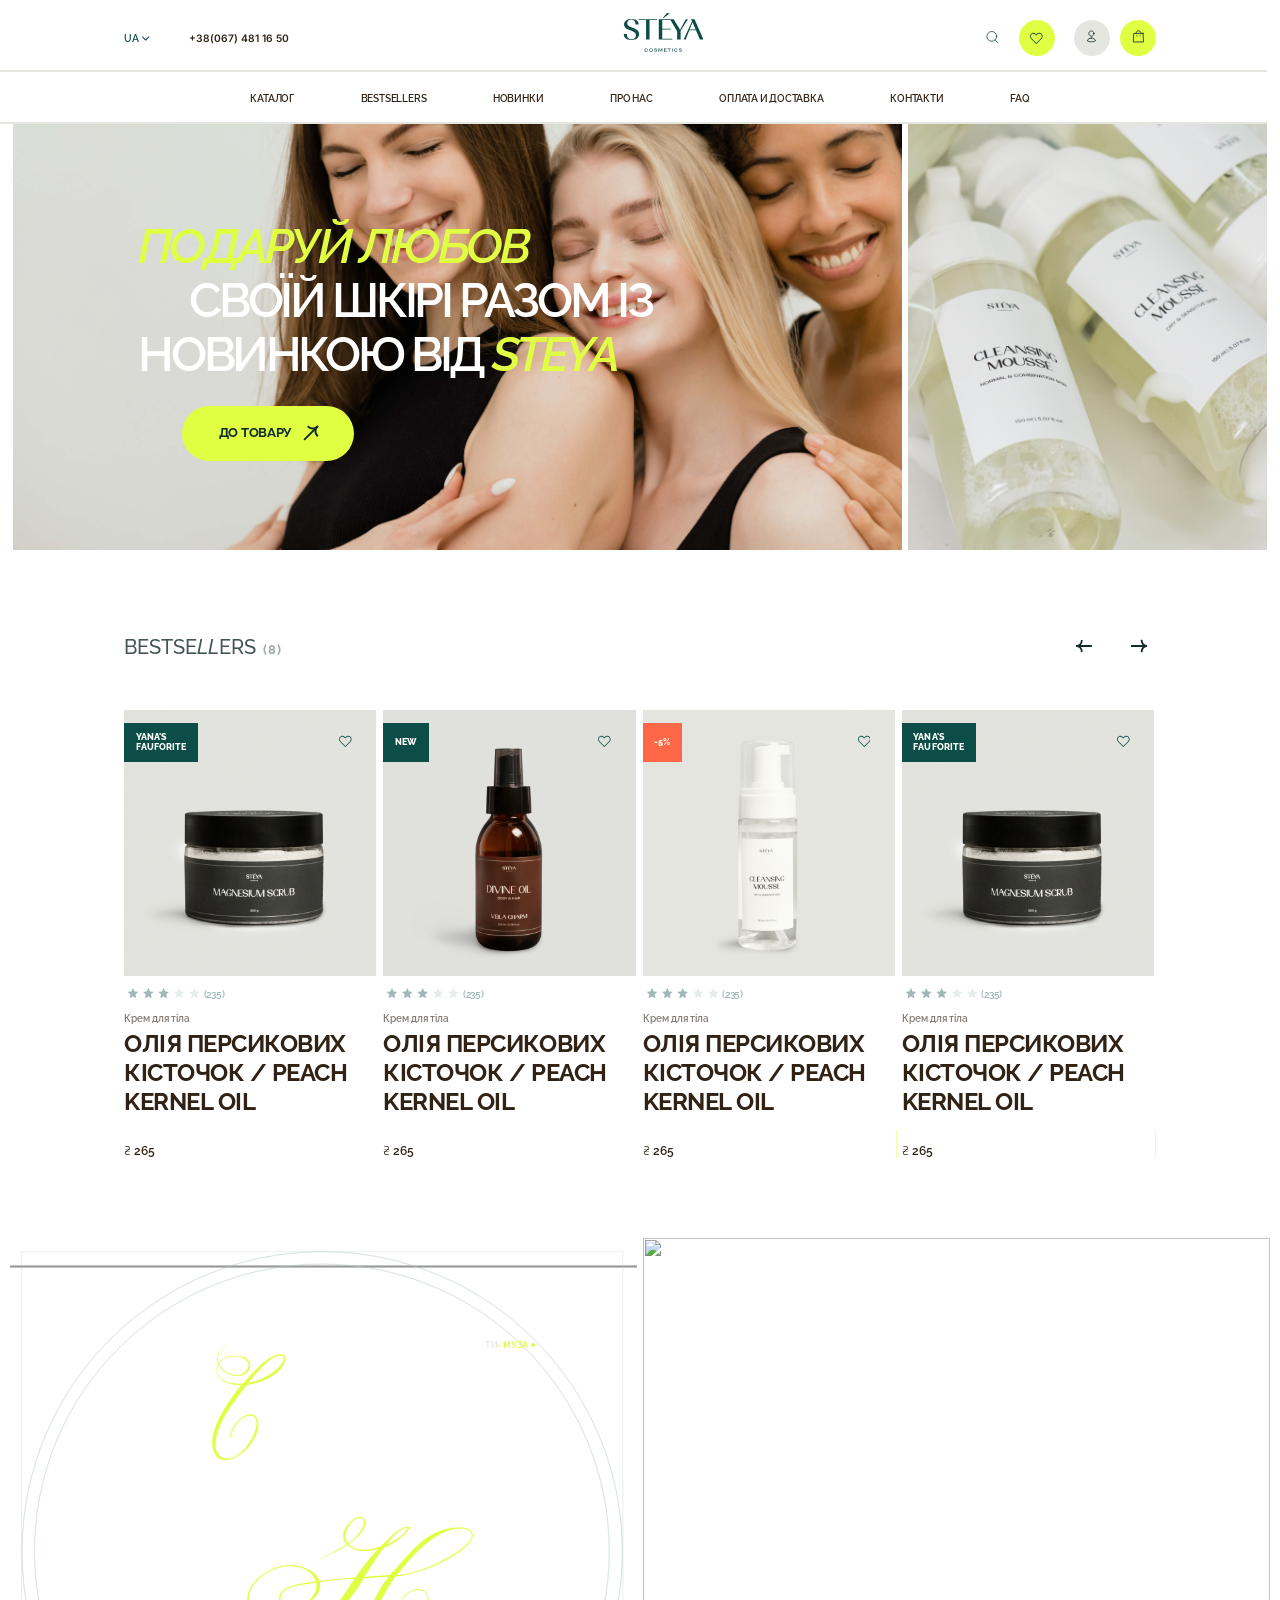
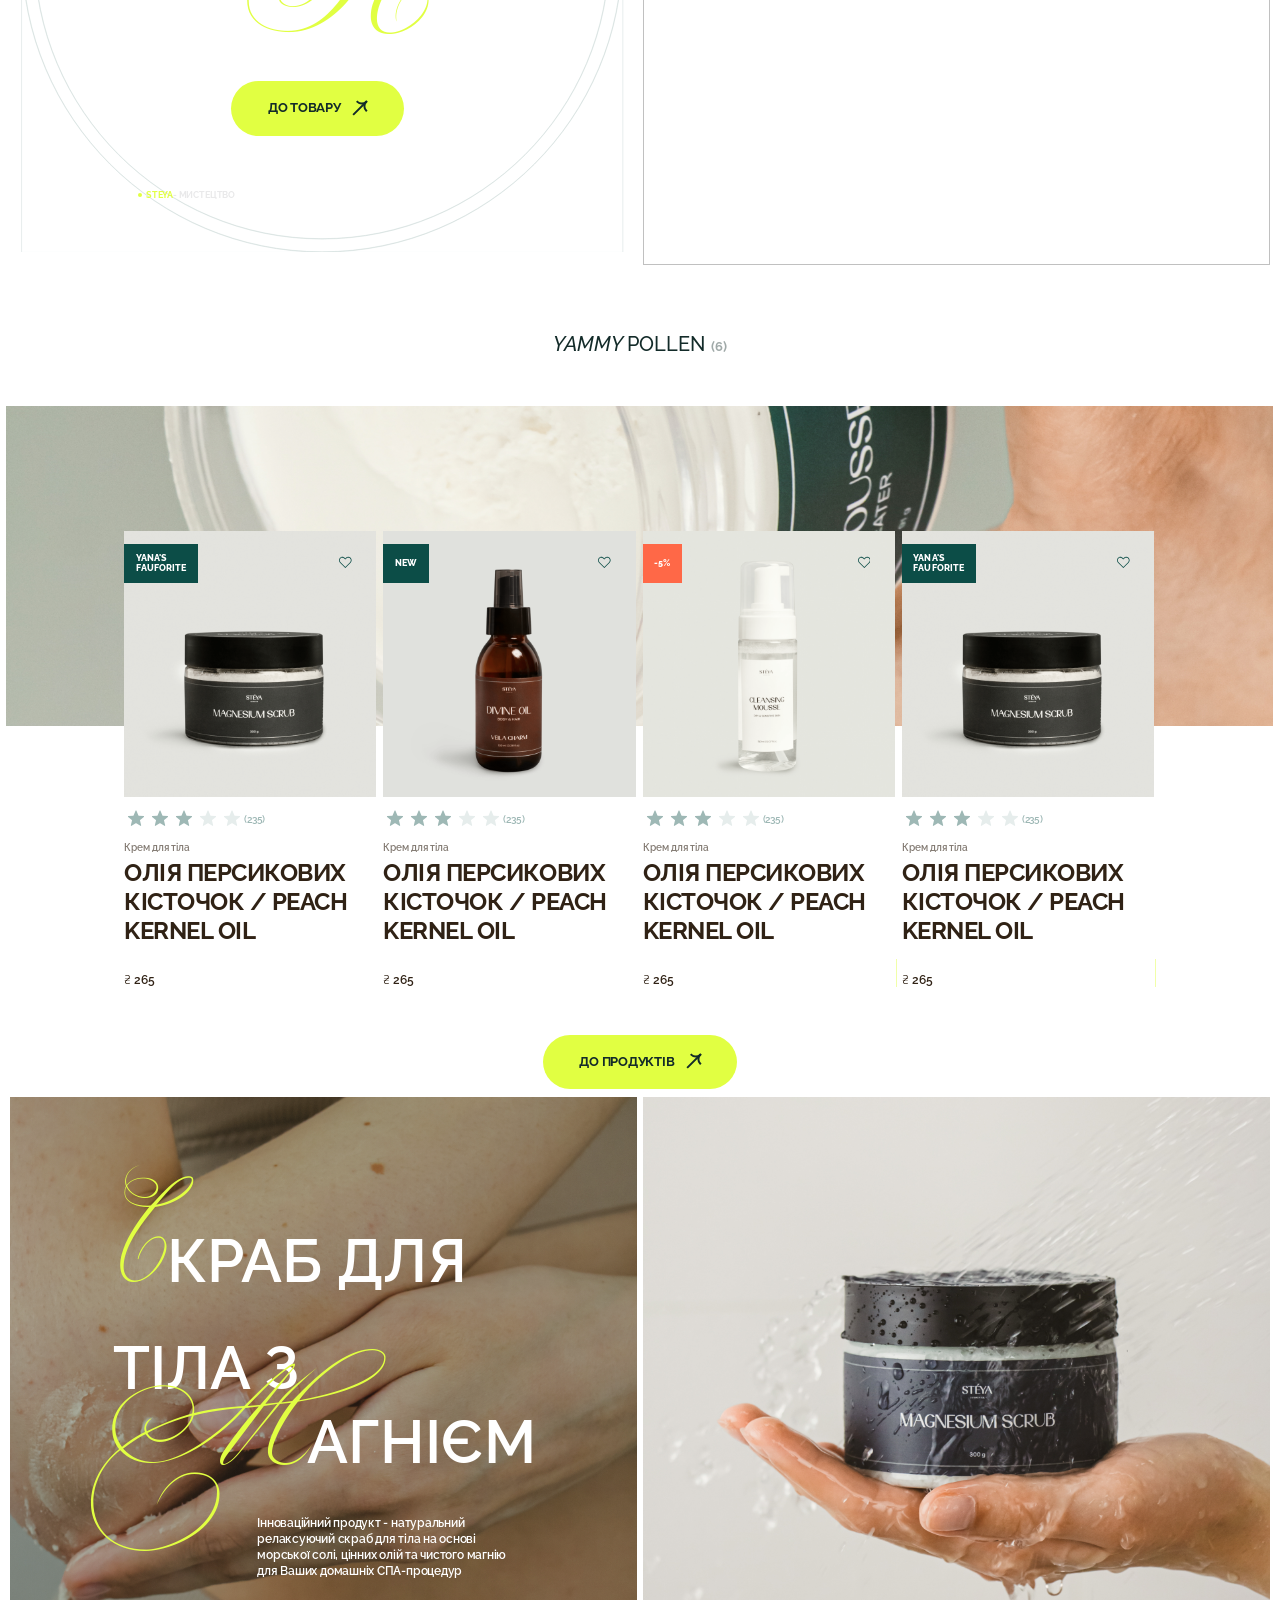
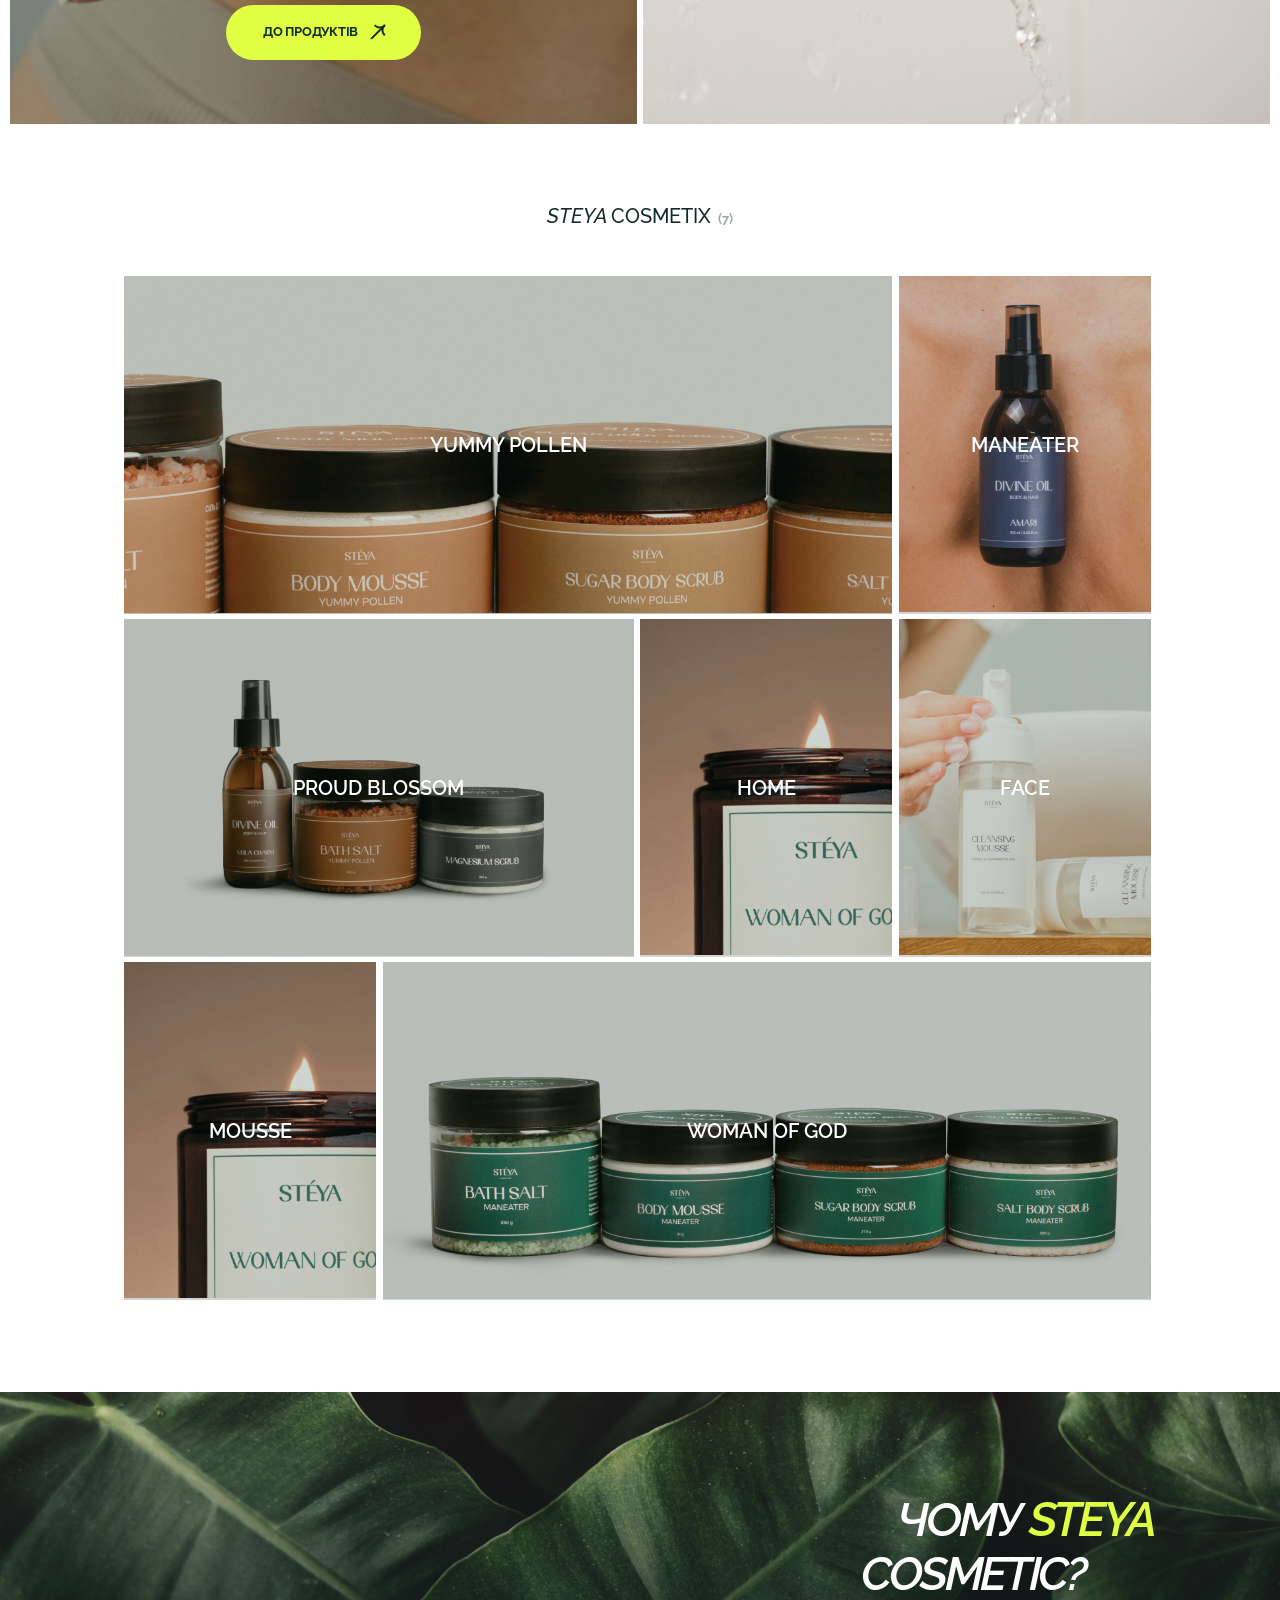
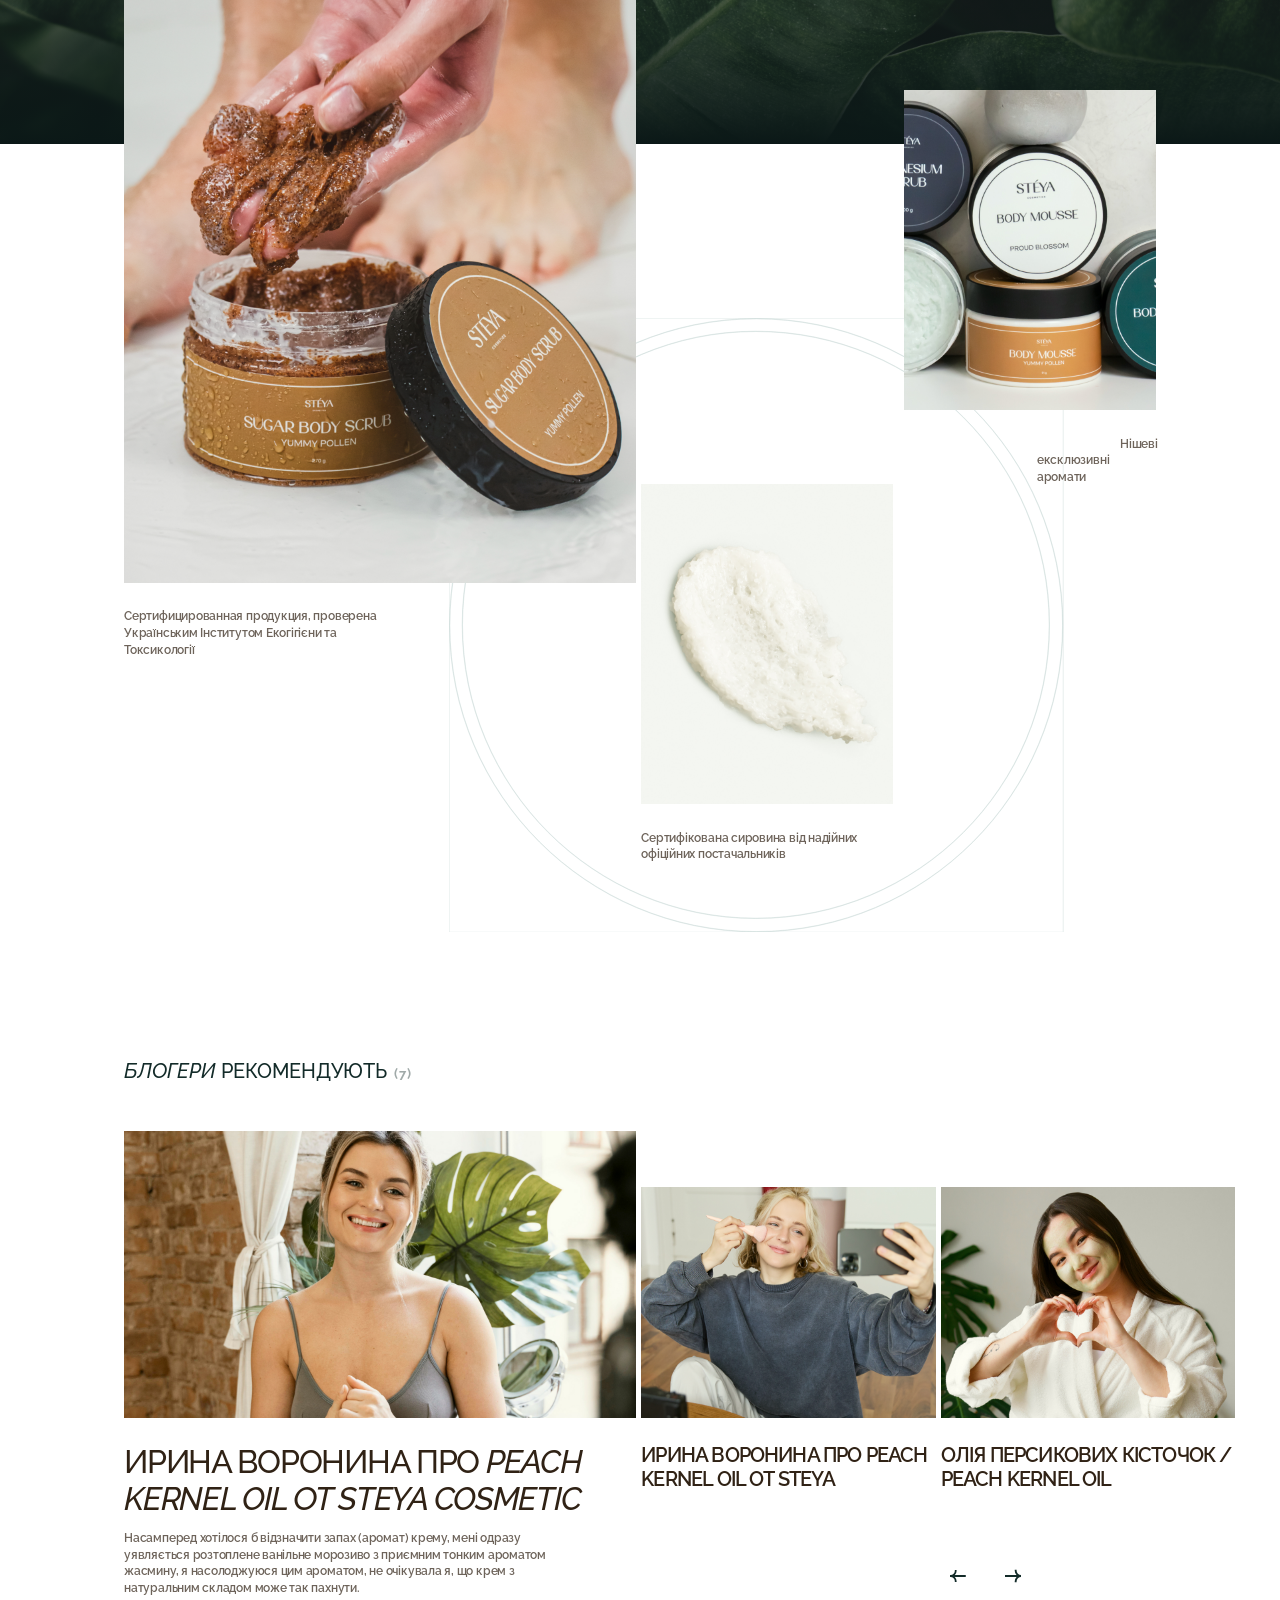
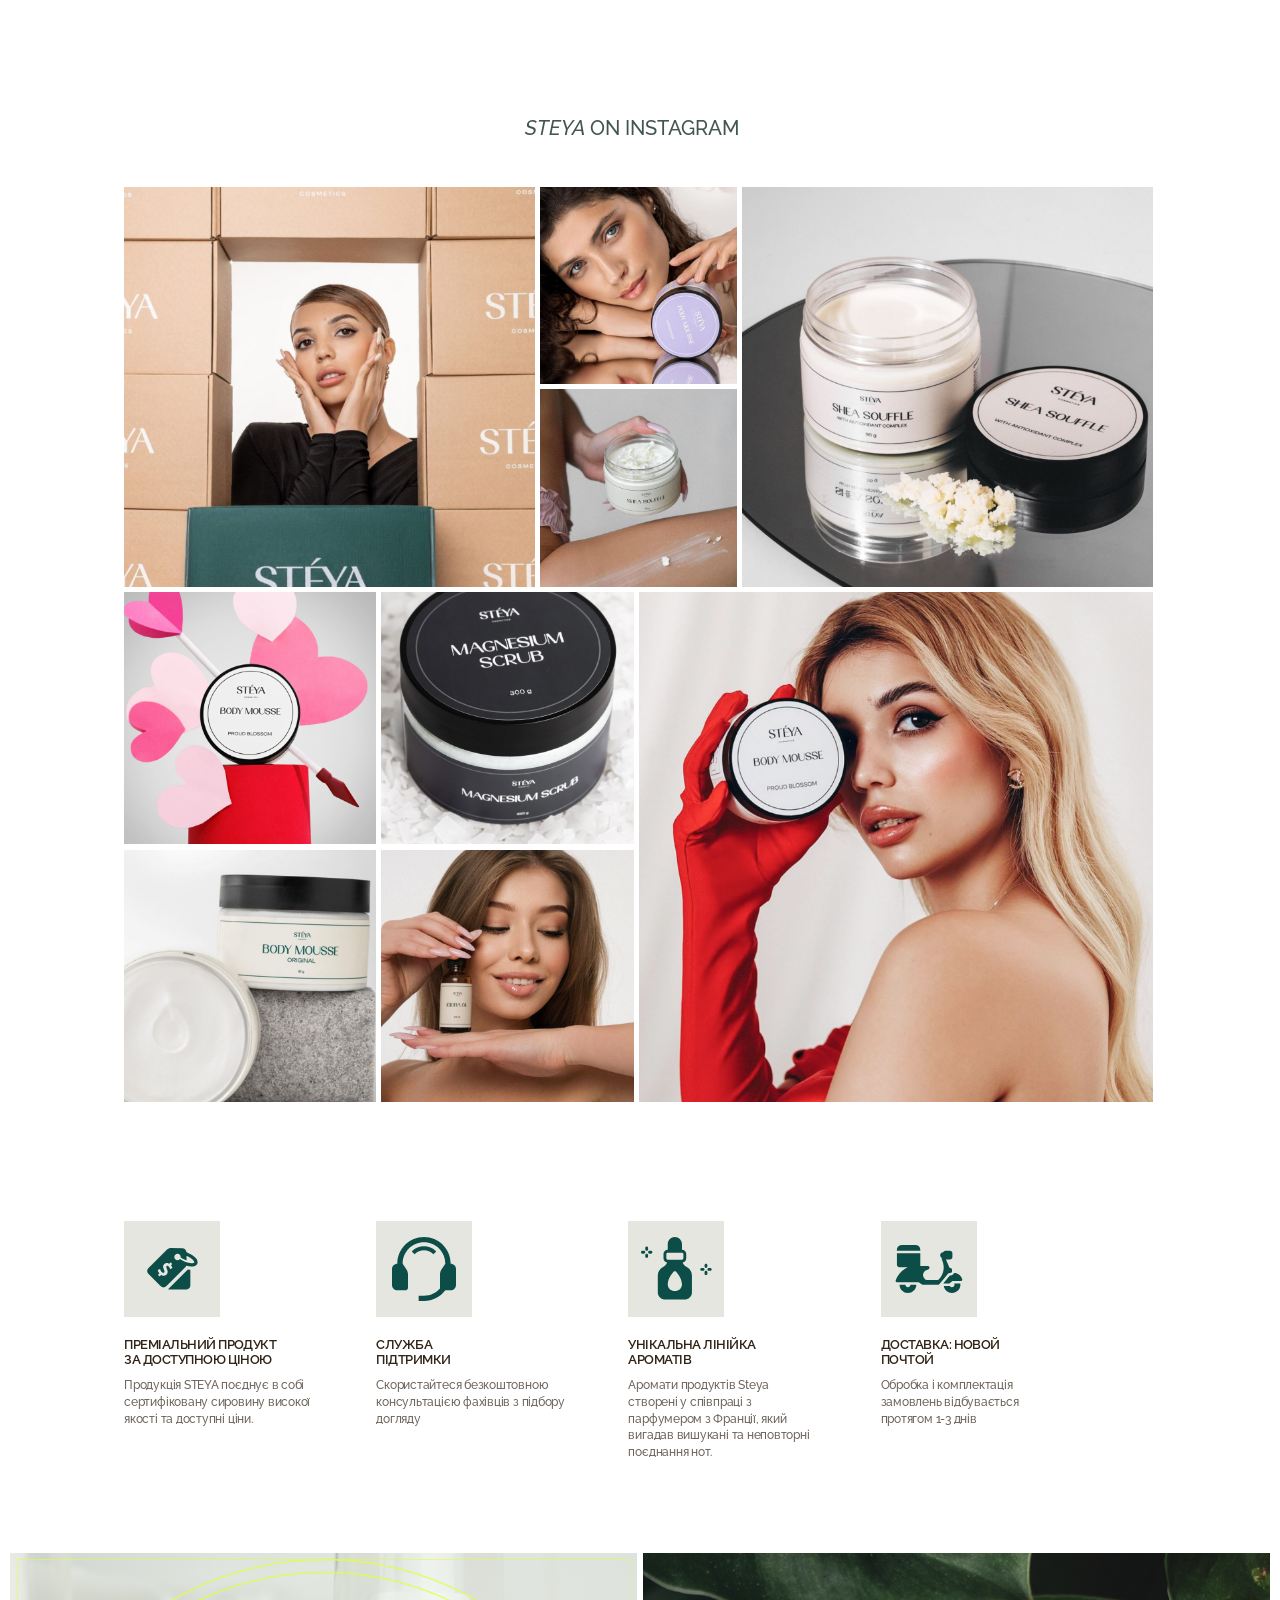
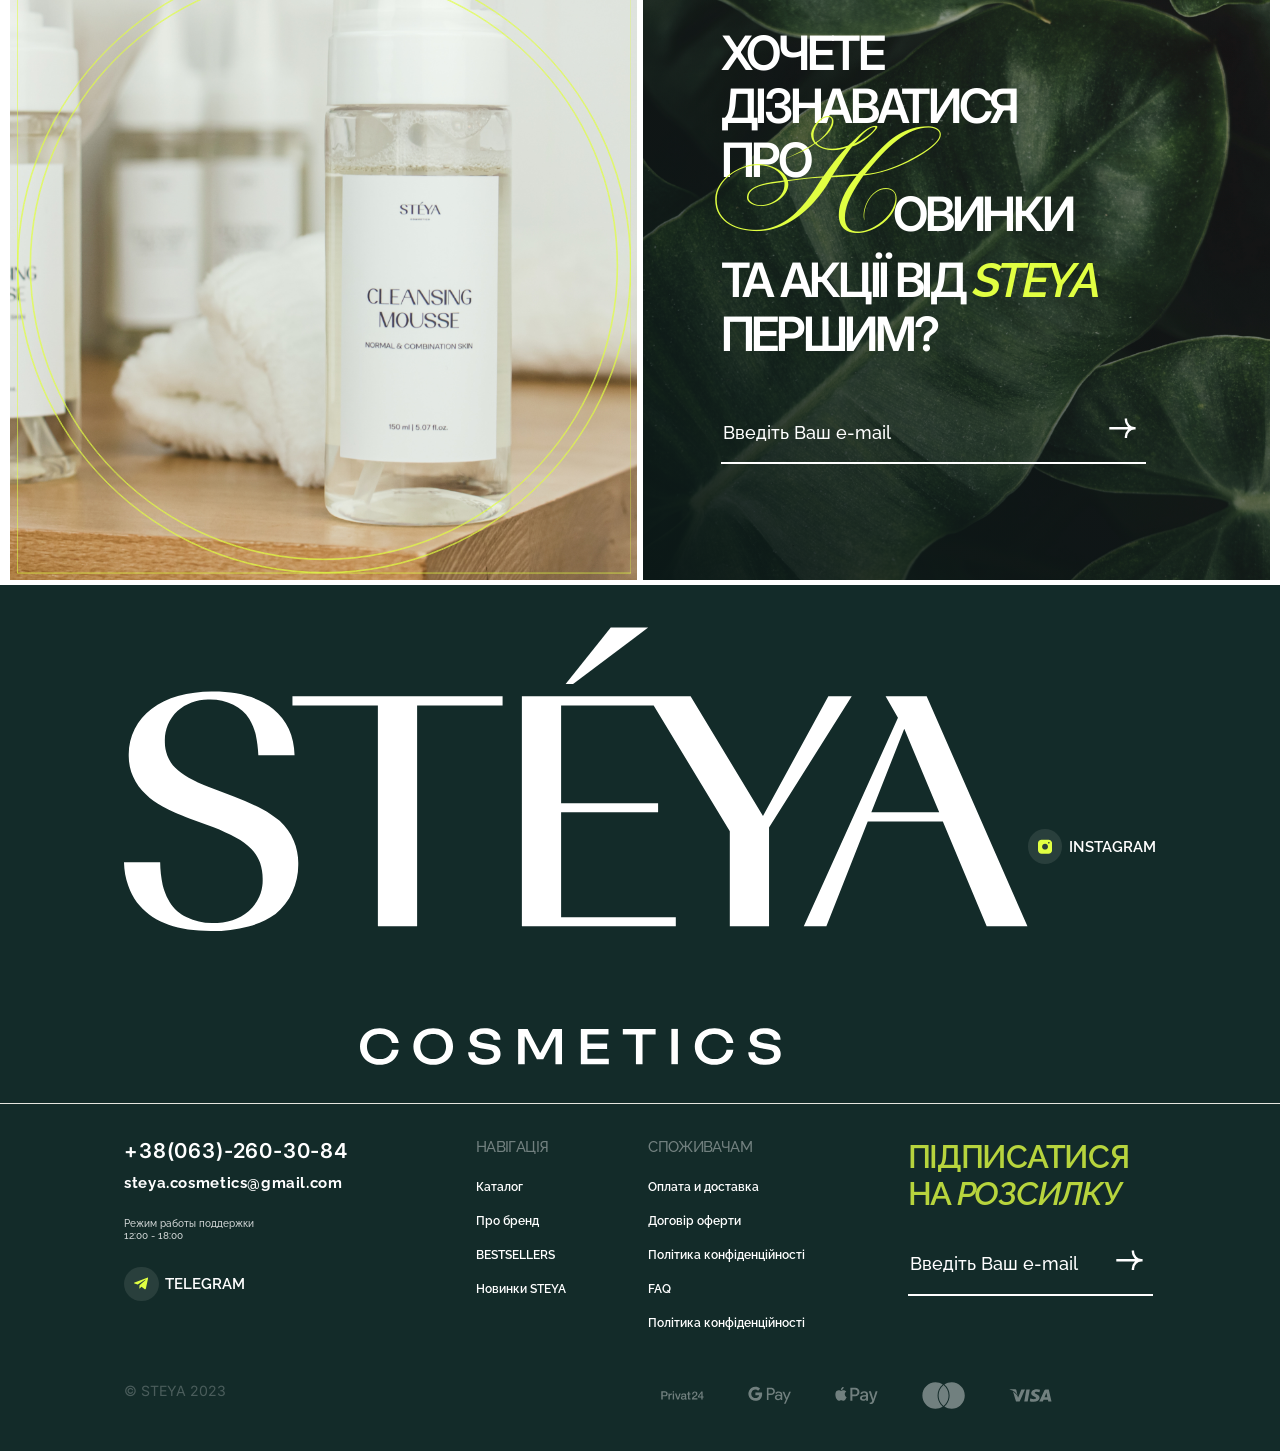
==== commit 7752a251: "Product page already" ====
--- a/index.html
+++ b/index.html
@@ -308,6 +308,7 @@
 
               <div class="product-rating-container">
                 <svg
+                  class="rating-icon"
                   width="120"
                   height="24"
                   viewBox="0 0 120 24"
@@ -402,6 +403,7 @@
 
               <div class="product-rating-container">
                 <svg
+                  class="rating-icon"
                   width="120"
                   height="24"
                   viewBox="0 0 120 24"
@@ -496,6 +498,7 @@
 
               <div class="product-rating-container">
                 <svg
+                  class="rating-icon"
                   width="120"
                   height="24"
                   viewBox="0 0 120 24"
@@ -593,6 +596,7 @@
 
               <div class="product-rating-container">
                 <svg
+                  class="rating-icon"
                   width="120"
                   height="24"
                   viewBox="0 0 120 24"
--- a/styles/styles.css
+++ b/styles/styles.css
@@ -29,6 +29,7 @@
   display: block;
   max-width: 100%;
   height: auto;
+  width: 100%;
 }
 
 body {
@@ -584,11 +585,15 @@
 .bestseller-swiper-icon-left {
   stroke: #132b29;
   transition: 0.3s;
+  width: 1.25vw;
+  height: 1.25vw;
 }
 
 .bestseller-swiper-icon-right {
   stroke: #132b29;
   transition: 0.3s;
+  width: 1.25vw;
+  height: 1.25vw;
 }
 
 .swiper-btn-left:hover,
@@ -1689,10 +1694,19 @@
 }
 
 /* PRODUCT page ------------------------------------------------------------- */
+.section-main-product-info {
+  padding: 6.25vw 0 5.2vw 0;
+}
+
+.product-container {
+  display: flex;
+  justify-content: space-between;
+}
 
 .product-images {
   display: flex;
   gap: 0.83vw;
+  height: max-content;
 }
 
 .product-small-images-list {
@@ -1709,6 +1723,196 @@
 .product-large-image {
   width: 38.3vw;
   height: 41.6vw;
+}
+
+.rating-icon {
+  width: 6.2vw;
+  height: 1.2vw;
+}
+
+.product-info-container {
+  width: 32.5vw;
+}
+
+.product-type-rating-container {
+  display: flex;
+  justify-content: space-between;
+  margin-bottom: 2.2vw;
+}
+
+.product-type-name {
+  font-family: "Raleway", sans-serif;
+  font-weight: 600;
+  font-size: 0.8vw;
+  color: #302215;
+
+  opacity: 0.6;
+}
+
+.product-rating {
+  display: flex;
+}
+
+.bestseller-title-number {
+}
+
+.product-name {
+  font-family: "Raleway", sans-serif;
+  font-weight: 700;
+  font-size: 1.9vw;
+  color: #302215;
+  width: 100%;
+  margin-bottom: 2.2vw;
+}
+
+.product-volume {
+  font-family: "Raleway", sans-serif;
+  font-weight: 600;
+  font-size: 0.8vw;
+  color: #302215;
+  margin-bottom: 1.9vw;
+}
+
+.product-price-container {
+  display: flex;
+  gap: 1vw;
+  margin-bottom: 0.4vw;
+}
+
+.cuurent-product-price {
+  font-family: "Inter";
+  font-weight: 700;
+  font-size: 1.8vw;
+  color: #0c4d47;
+}
+
+.old-product-price {
+  font-family: "Inter";
+  font-weight: 500;
+  font-size: 1.8vw;
+  color: #302215;
+  opacity: 0.3;
+  text-decoration: line-through;
+}
+
+.product-discount {
+  font-family: "Raleway", sans-serif;
+  font-weight: 600;
+  font-size: 0.7vw;
+  color: #0c4d47;
+  margin-bottom: 1.9vw;
+}
+
+.product-bag-buttons-container {
+  display: flex;
+  align-items: center;
+  gap: 3vw;
+  border: 1px solid #e6e6e0;
+  width: max-content;
+}
+
+.product-plus-minus-container {
+  background: transparent;
+  border: none;
+  padding: 1vw;
+}
+
+.product-bag-plus-minus-icons {
+  width: 0.7vw;
+  height: 0.7vw;
+}
+
+.product-pay-buttons {
+  display: flex;
+  justify-content: space-between;
+  align-items: center;
+  margin-bottom: 0.8vw;
+}
+
+.product-code-container {
+  display: flex;
+  gap: 0.4vw;
+  margin-bottom: 1.7vw;
+}
+
+.product-code-text {
+  font-family: "Raleway", sans-serif;
+  font-weight: 700;
+  font-size: 0.7vw;
+  color: #302215;
+}
+
+.product-code-value {
+  font-family: "Inter";
+  font-weight: 700;
+  font-size: 0.7vw;
+  color: #302215;
+}
+
+.product-info-desc {
+  font-family: "Raleway", sans-serif;
+  font-weight: 500;
+  font-size: 0.8vw;
+  line-height: 1.3vw;
+  color: #302215;
+  opacity: 0.8;
+}
+
+.product-line {
+  width: 100%;
+  height: 1px;
+  background-color: #e6e6e0;
+  margin-top: 1.7vw;
+  margin-bottom: 1.7vw;
+}
+
+.product-acardeon {
+  width: 100% !important;
+  background-color: transparent !important;
+}
+
+.product-bag-quantity-value {
+  font-family: "Inter", sans-serif;
+  font-weight: 600;
+  font-size: 1vw;
+  color: #302215;
+}
+
+.product-additional-info-container {
+  display: flex;
+  justify-content: space-between;
+}
+
+.product-additional-info-item {
+}
+
+.additional-info-title-container {
+  display: flex;
+  gap: 0.8vw;
+  margin-bottom: 0.8vw;
+}
+
+.product-star-icon {
+  width: 1.3vw;
+  height: 1.3vw;
+}
+
+.additional-info-title {
+  font-family: "Raleway", sans-serif;
+  font-weight: 600;
+  font-size: 0.9vw;
+  line-height: 1.3vw;
+  letter-spacing: -0.02em;
+  color: #0c4d47;
+}
+
+.additional-info-text {
+  font-family: "Raleway", sans-serif;
+  font-weight: 500;
+  font-size: 0.7vw;
+  line-height: 1.1vw;
+  color: #302215;
+  width: 11vw;
 }
 
 /* CATALOG page -------------------------------------------------------- */
@@ -2265,14 +2469,14 @@
 
 .backdrop-text {
   font-family: "Raleway", sans-serif;
-  font-weight: 400;
+  font-weight: 500;
   font-size: 1vw;
   line-height: 1.4vw;
   line-height: 1.4;
   color: #000;
   opacity: 0;
   height: 0;
-  transition: 0.3s;
+  transition: 0.5s;
   margin-bottom: 0;
   cursor: pointer;
 }
@@ -2312,3 +2516,57 @@
 .is-rotate {
   transform: rotate(180deg);
 }
+
+/* PAYMENT page ------------------------------------------------------------------------ */
+
+.payment-hero-section {
+  width: 99vw;
+  margin: 0 auto;
+  background-image: url(../images/payment-bg.jpg);
+  background-size: contain;
+  background-repeat: no-repeat;
+  padding-top: 9.3vw;
+  padding-bottom: 1.4vw;
+}
+
+.payment-layout-container {
+  display: flex;
+  justify-content: space-between;
+}
+
+.payment-headings {
+  font-family: "Raleway", sans-serif;
+  font-style: italic;
+  font-weight: 700;
+  font-size: 1.6vw;
+  line-height: 1.9vw;
+  text-transform: uppercase;
+  color: #132b29;
+  opacity: 0.8;
+}
+
+.payment-container {
+  width: 56vw;
+  margin: 0;
+}
+
+.backdrop-container {
+  overflow: hidden;
+}
+
+.payment-text {
+  font-family: "Raleway", sans-serif;
+  font-weight: 500;
+  font-size: 1vw;
+  line-height: 1.4vw;
+  letter-spacing: -0.02em;
+  color: #000;
+}
+
+.delivery-section {
+  padding: 5.6vw 0 5.6vw 0;
+}
+
+.payment-section {
+  padding-bottom: 5.6vw;
+}
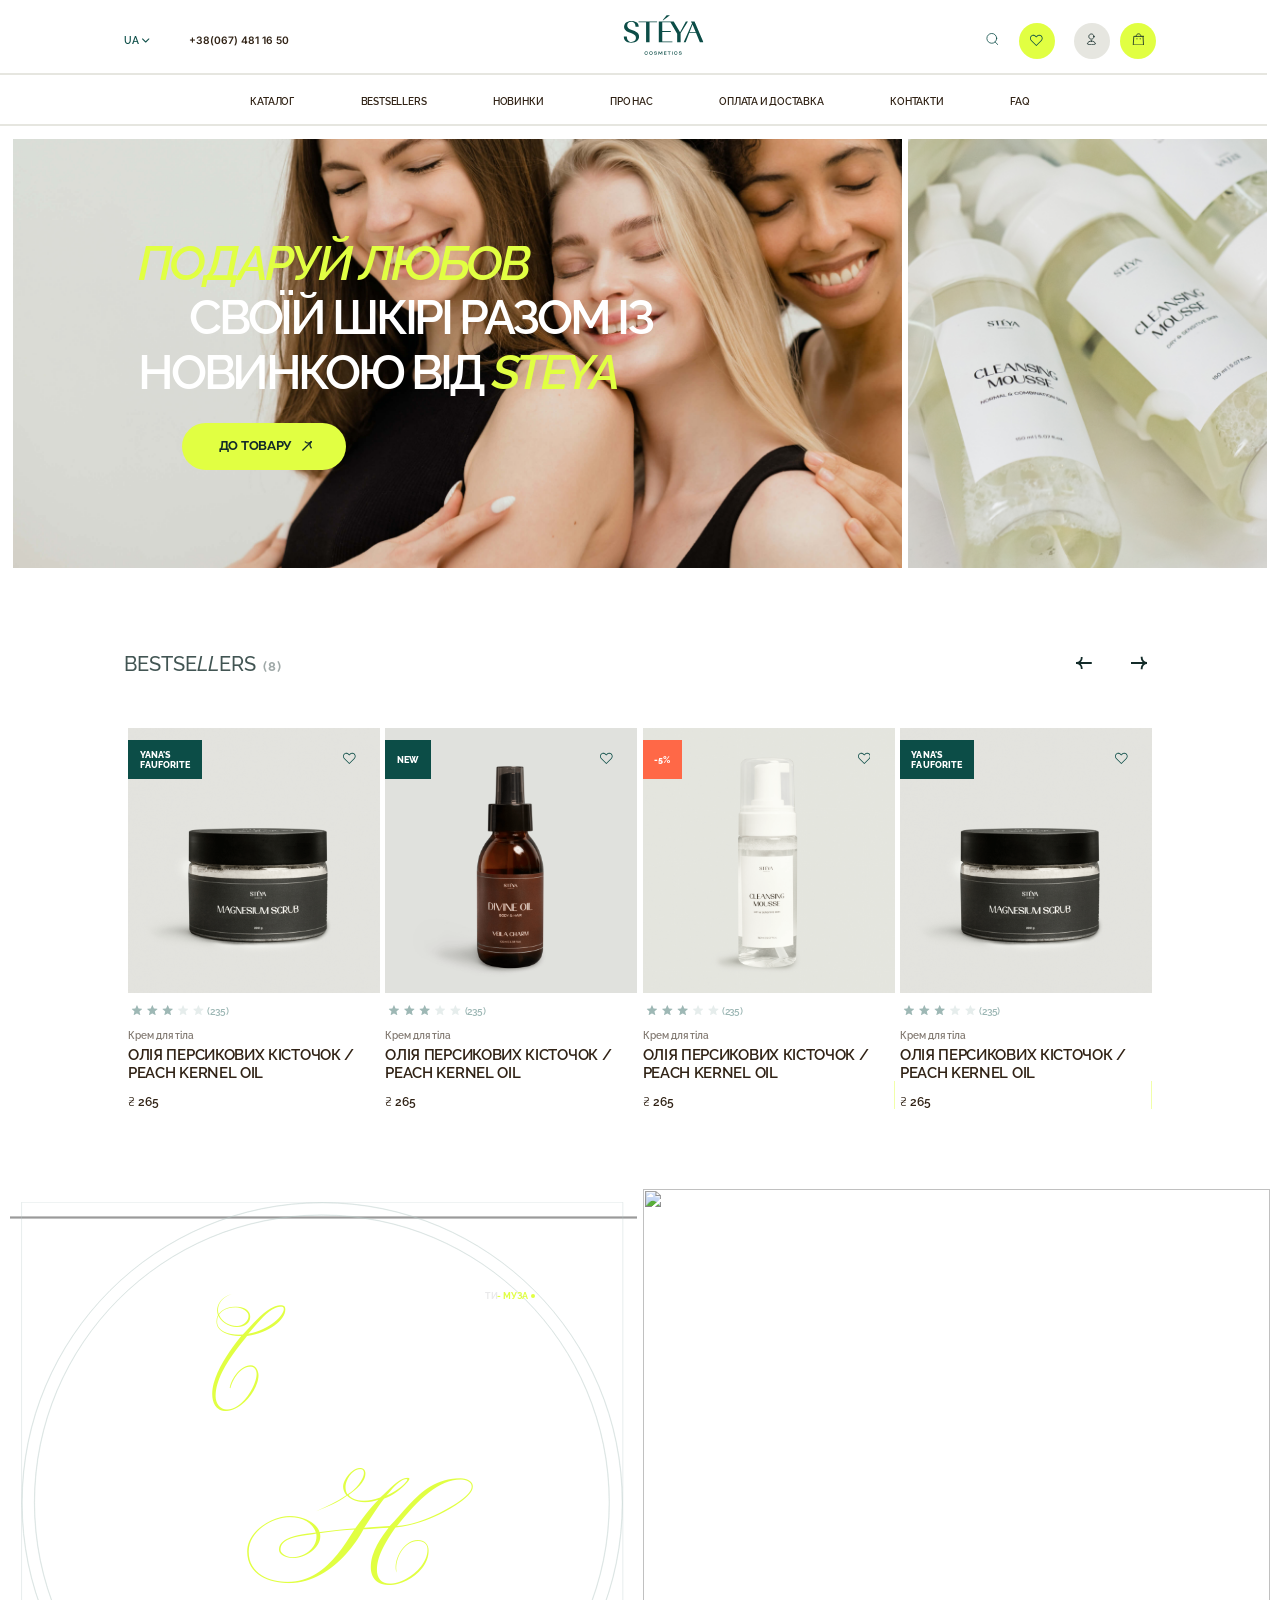
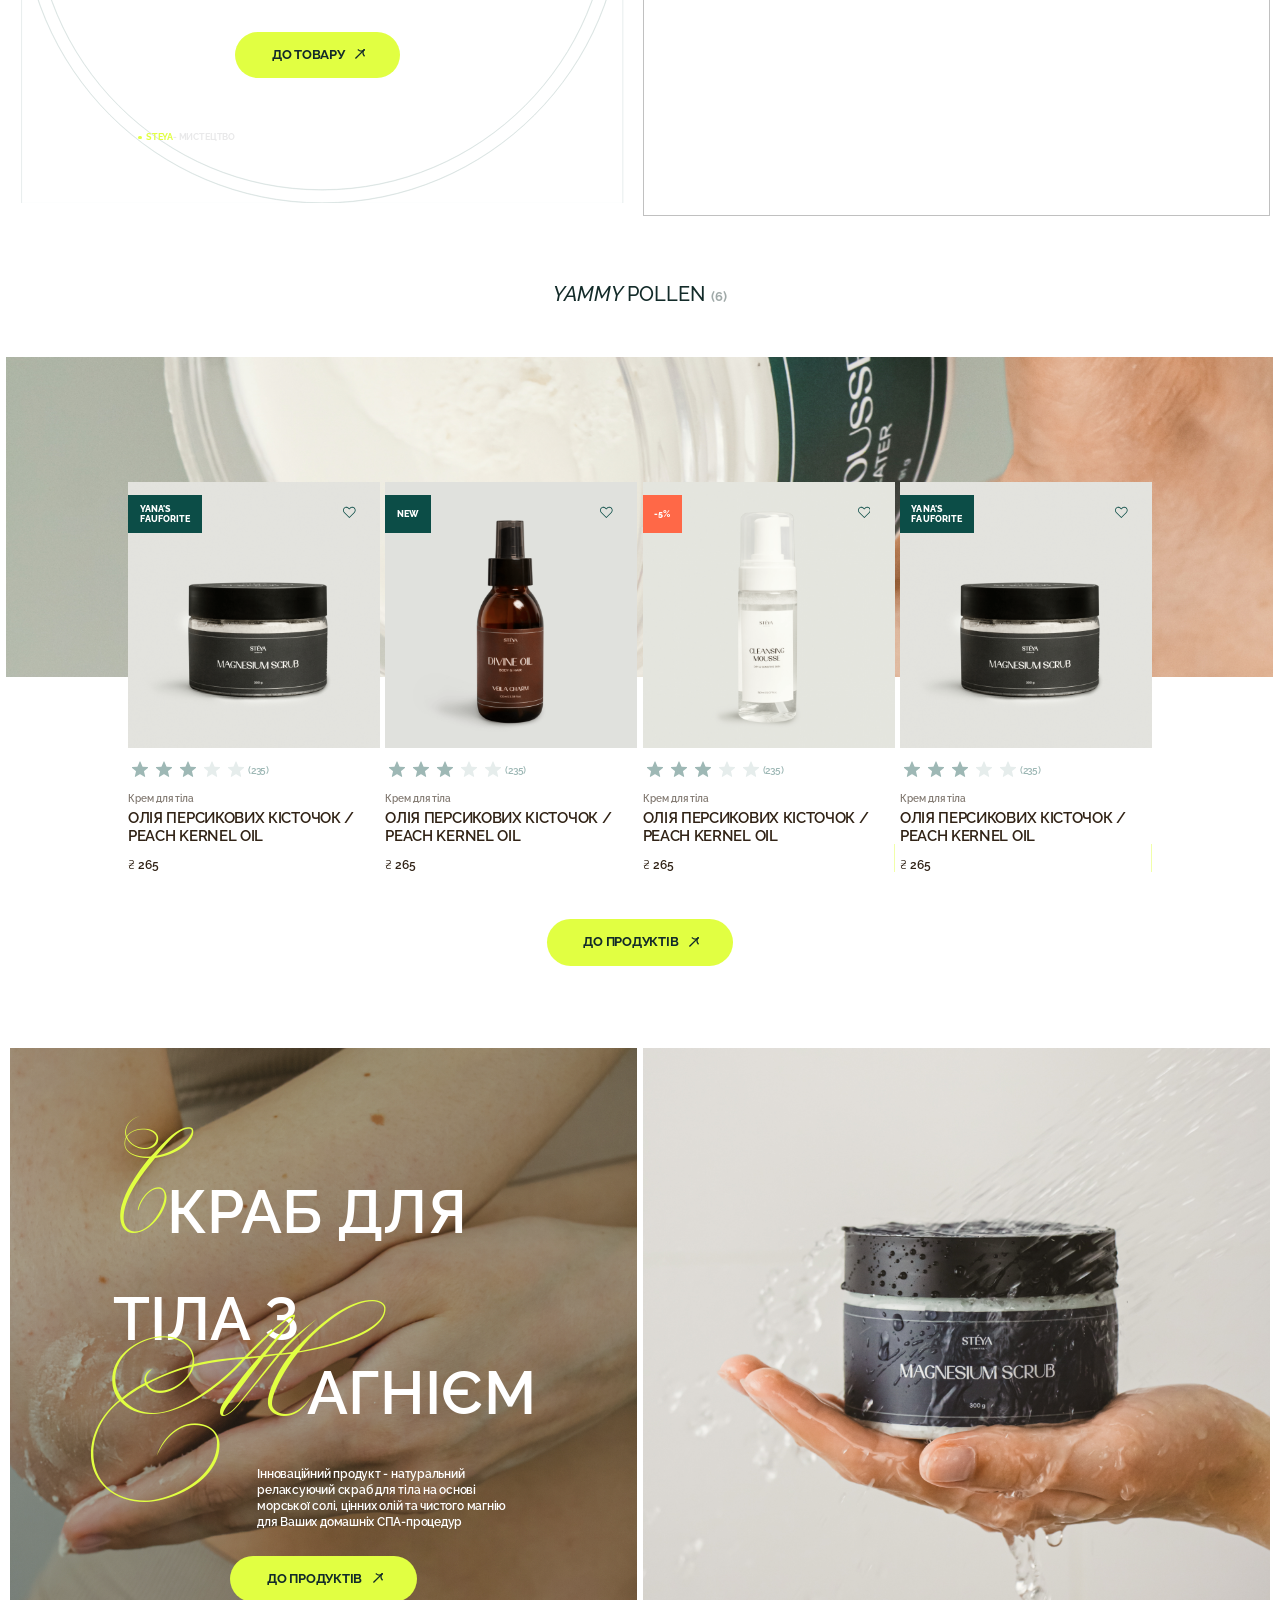
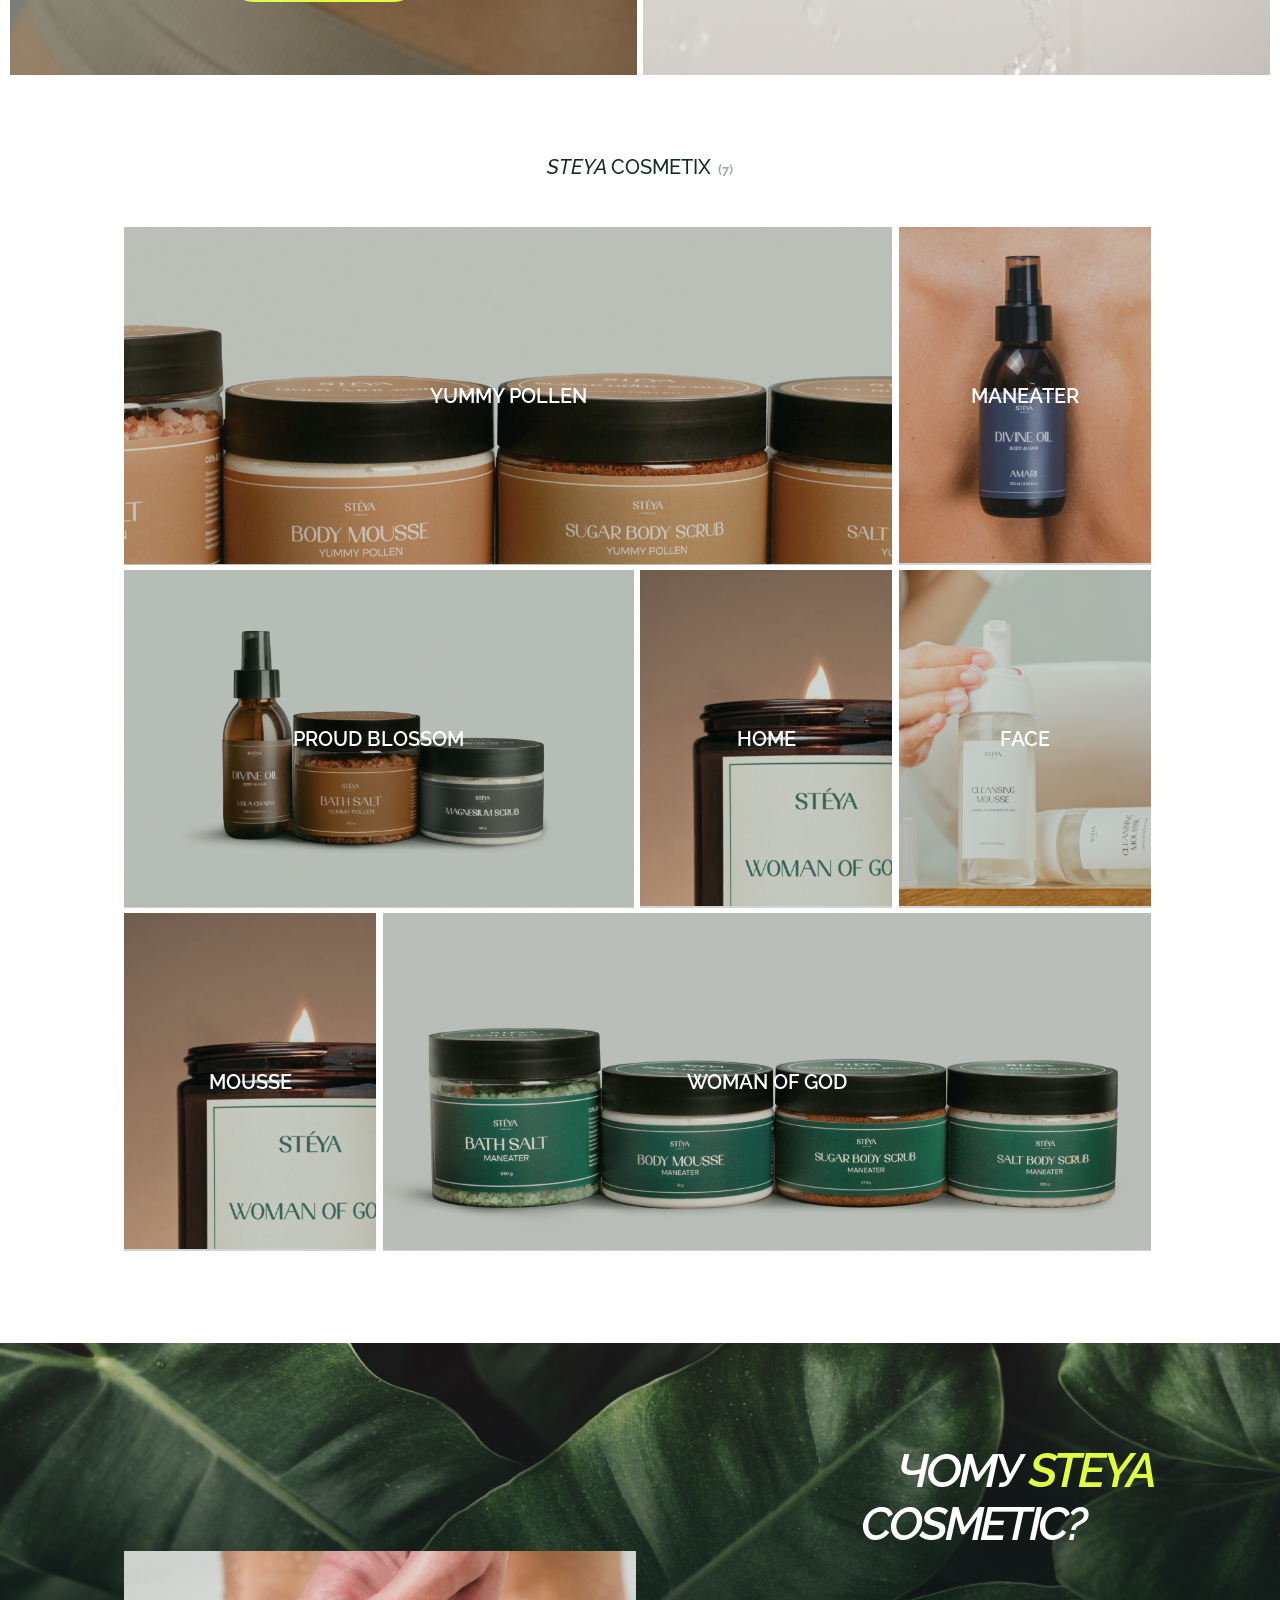
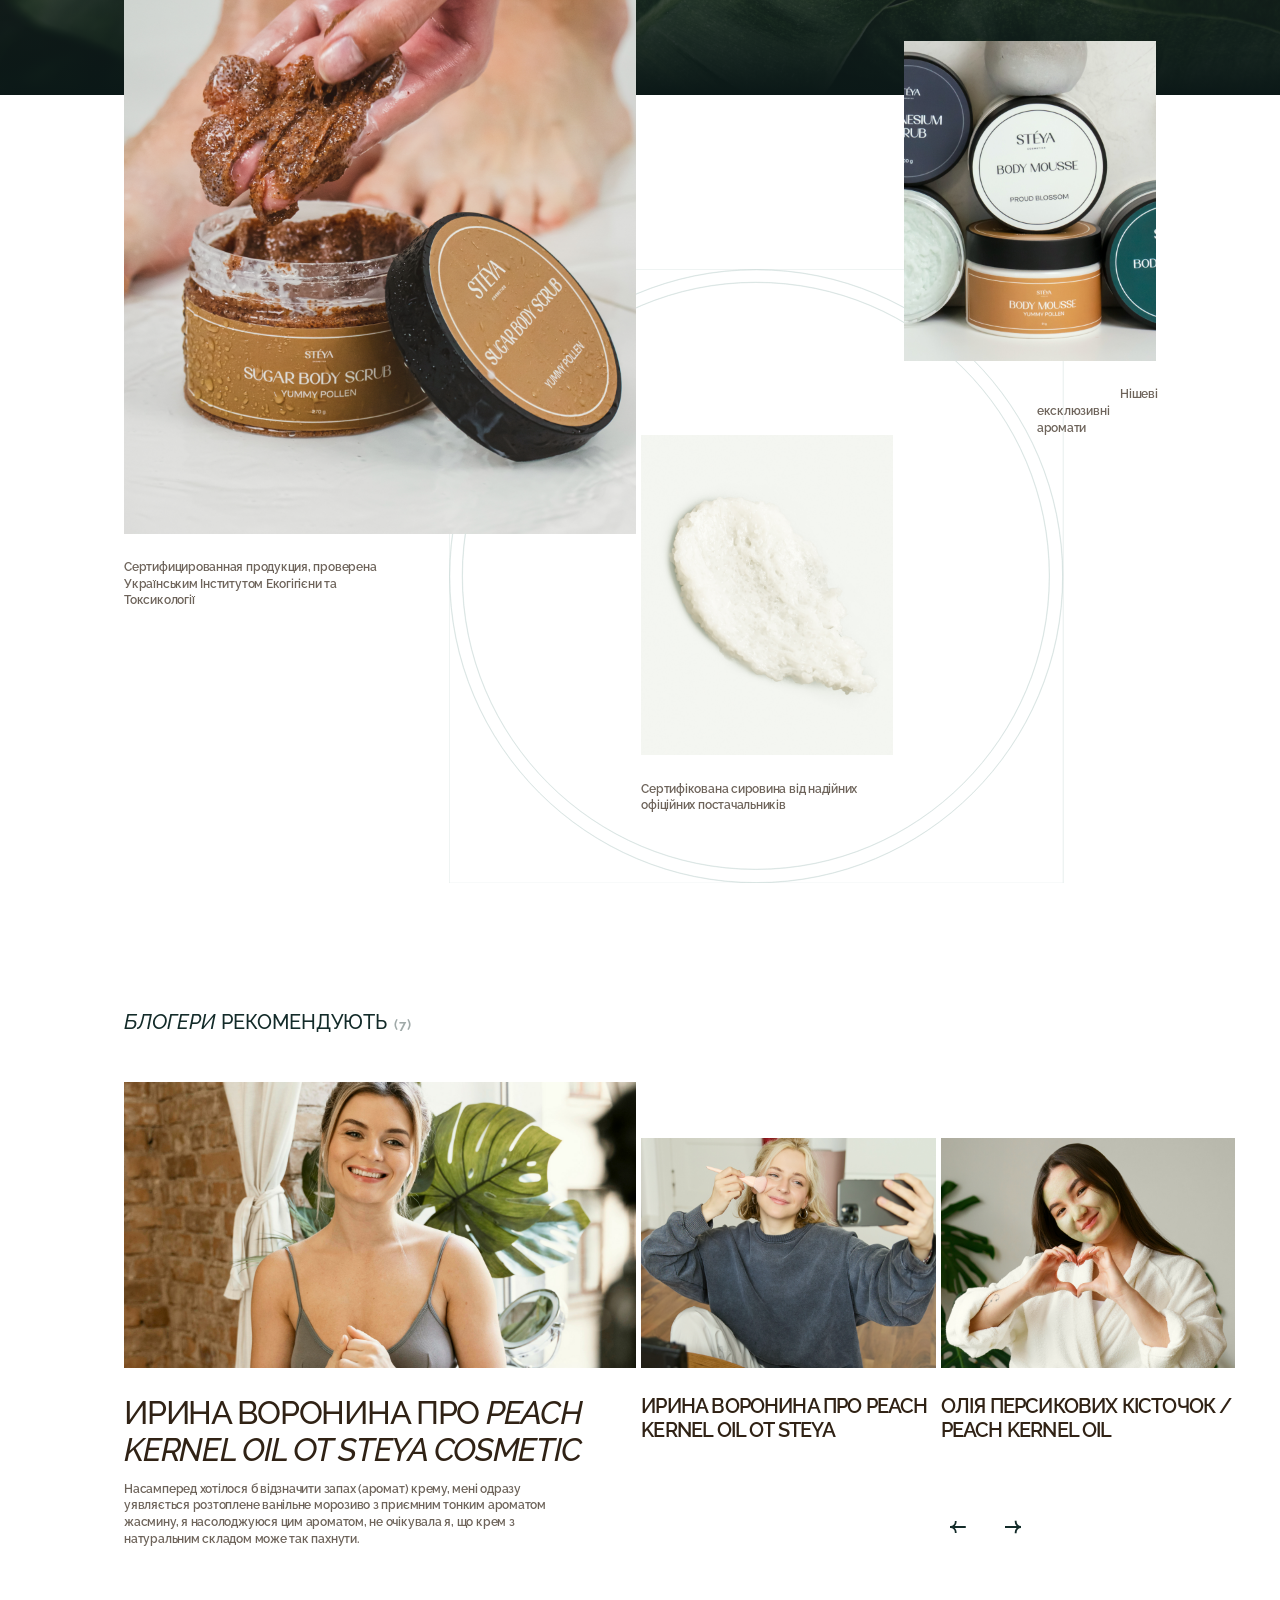
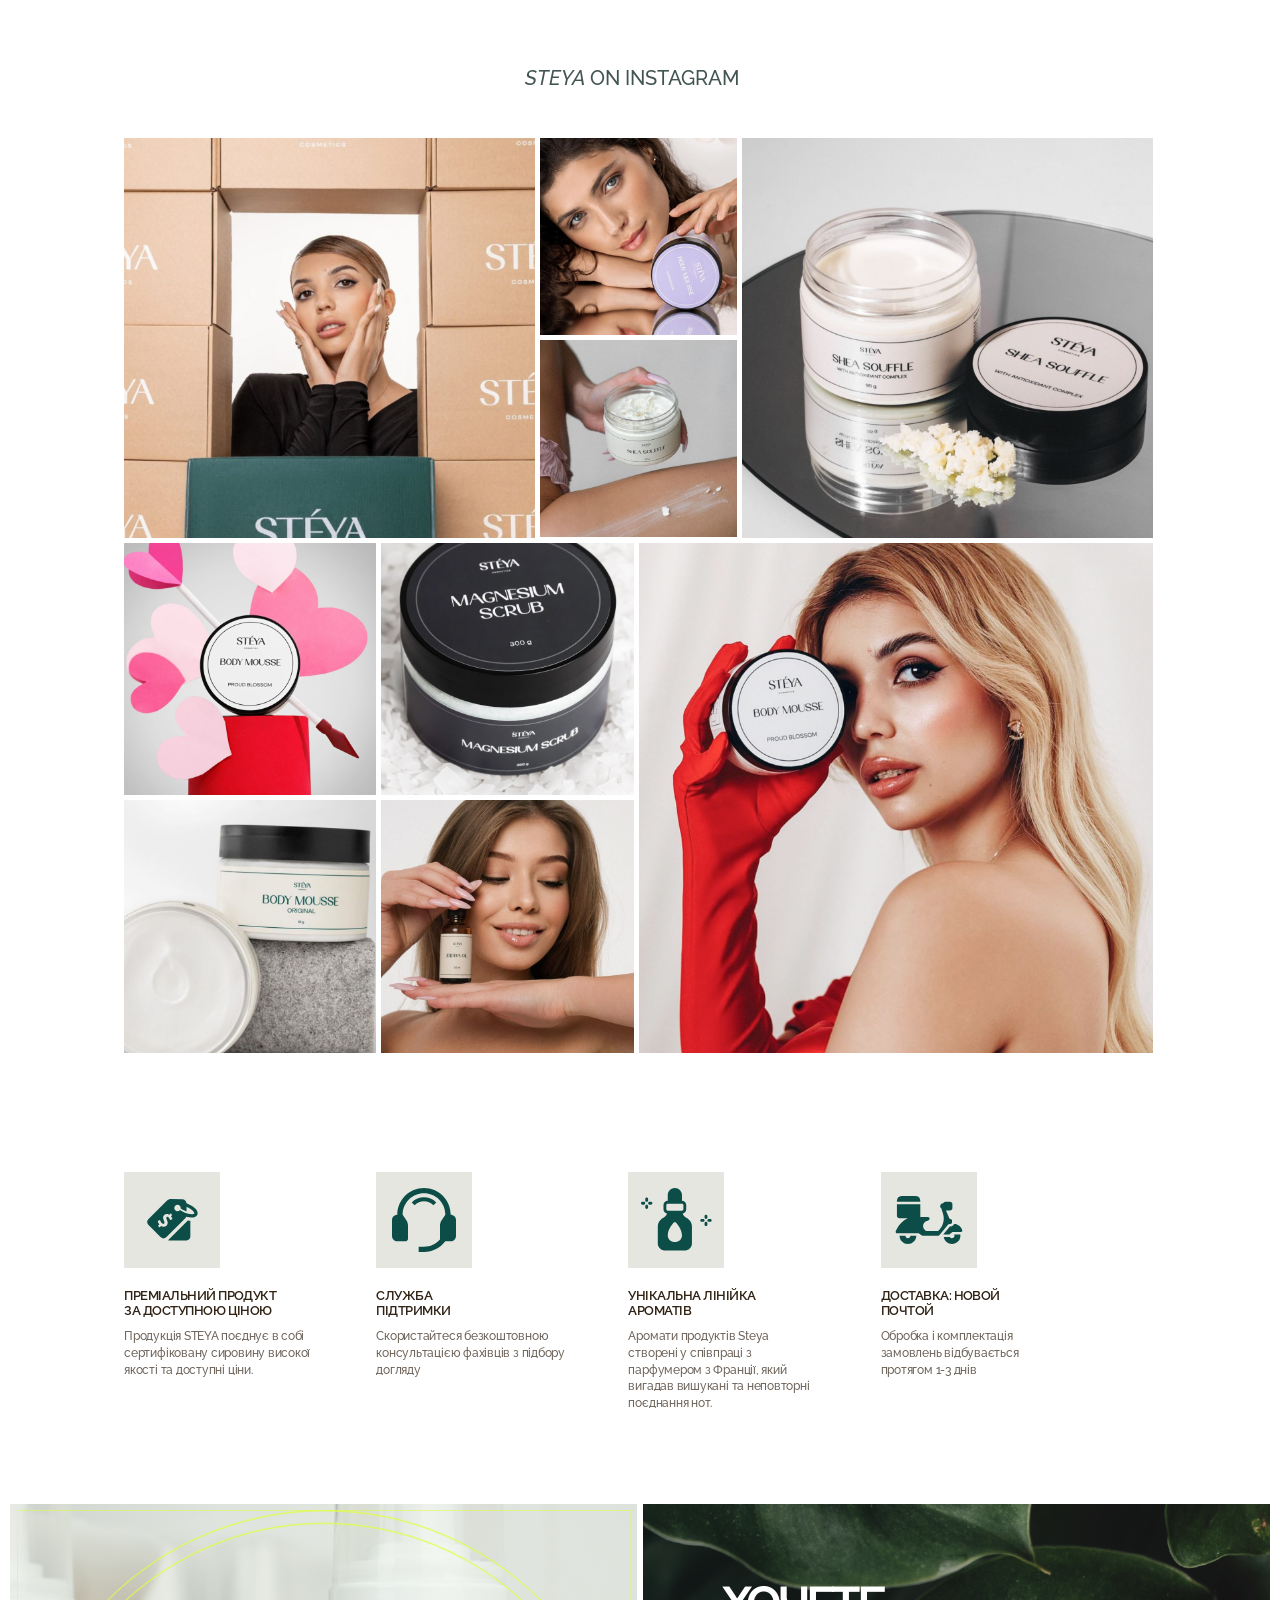
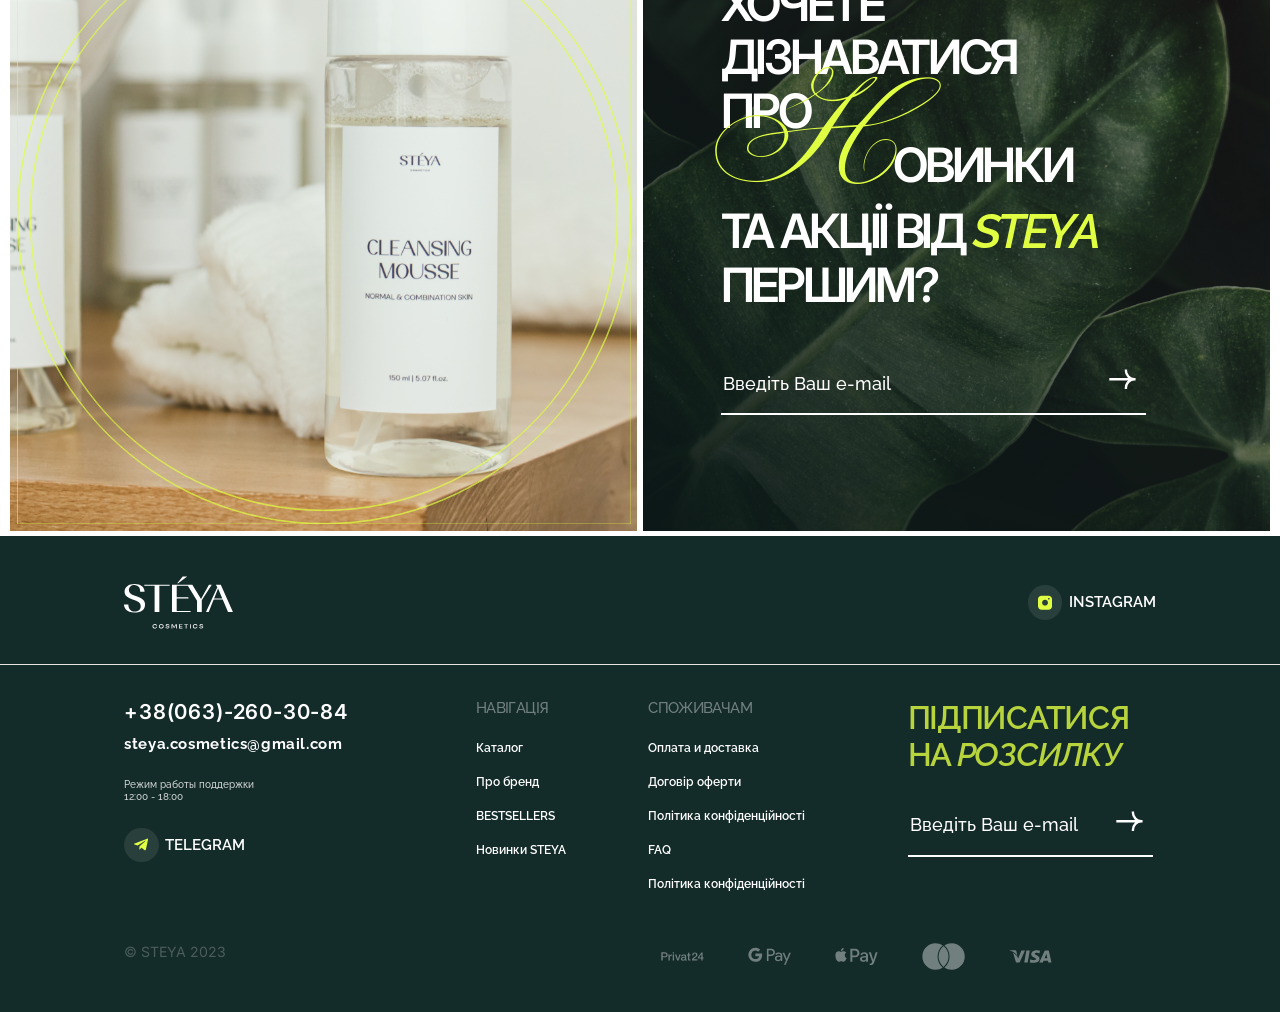
==== commit ca938300: "Some fix" ====
--- a/index.html
+++ b/index.html
@@ -1771,7 +1771,11 @@
     <footer>
       <section class="footer-upper-line">
         <div class="container upper-line-container">
-          <img src="./images/steya-logo-footer.svg" alt="Footer LOGO" />
+          <img
+            class="footer-logo"
+            src="./images/steya-logo-footer.svg"
+            alt="Footer LOGO"
+          />
           <a class="footer-insta-link" href=""
             ><div class="footer-insta-icon-container">
               <svg
--- a/styles/styles.css
+++ b/styles/styles.css
@@ -80,6 +80,8 @@
 .default-btn-icon {
   stroke: #132b29;
   transition: 0.5s;
+  width: 1.25vw;
+  height: 1.25vw;
 }
 
 .plus-icon {
@@ -108,6 +110,13 @@
 
 header {
   padding-top: 1vw;
+  position: sticky;
+  top: 0;
+  color: white;
+  padding: 15px 0;
+  text-align: center;
+  z-index: 1000;
+  background-color: #ffffff;
 }
 
 .header-line {
@@ -239,11 +248,11 @@
   z-index: 9;
   content: "";
   width: 70%;
-  height: 4px;
+  height: 0.15vw;
   background-color: #0c4d47;
   position: absolute;
   left: 15%;
-  bottom: -5px;
+  bottom: -0.2vw;
   -webkit-transform: scaleX(0);
   -ms-transform: scaleX(0);
   transform: scaleX(0);
@@ -1493,6 +1502,11 @@
   padding-bottom: 3.3vw;
 }
 
+.footer-logo {
+  width: 8.5vw;
+  height: 4.2vw;
+}
+
 .footer-upper-line {
   border-bottom: 1px solid #e6e6e0;
   padding-bottom: 2.7vw;
@@ -1756,7 +1770,7 @@
 .bestseller-title-number {
 }
 
-.product-name {
+.product-name-in-page {
   font-family: "Raleway", sans-serif;
   font-weight: 700;
   font-size: 1.9vw;
@@ -1815,11 +1829,20 @@
   background: transparent;
   border: none;
   padding: 1vw;
+  transition: 0.3s;
+}
+
+.product-plus-minus-container:hover {
+  background-color: #e1ff42;
 }
 
 .product-bag-plus-minus-icons {
   width: 0.7vw;
   height: 0.7vw;
+  transition: 0.3s;
+}
+.product-plus-minus-container:hover .product-bag-plus-minus-icons {
+  transform: scale(1.2);
 }
 
 .product-pay-buttons {
@@ -1881,6 +1904,7 @@
 .product-additional-info-container {
   display: flex;
   justify-content: space-between;
+  margin-bottom: 2vw;
 }
 
 .product-additional-info-item {
@@ -1913,6 +1937,170 @@
   line-height: 1.1vw;
   color: #302215;
   width: 11vw;
+}
+
+.question-container {
+  display: flex;
+  gap: 1vw;
+  align-items: center;
+}
+
+.product-question-button {
+  border-radius: 11.3vw;
+  padding: 1.1vw 1.2vw 1.2vw 1.6vw;
+  border: none;
+  display: flex;
+  background: #e6e6e0;
+  gap: 0.5vw;
+  transition: 0.3s;
+}
+
+.question-button-text {
+  font-family: "Raleway", sans-serif;
+  font-weight: 700;
+  font-size: 1vw;
+  letter-spacing: -0.02em;
+  text-transform: uppercase;
+  color: #132b29;
+}
+
+.product-question-button:hover {
+  gap: 1vw;
+}
+
+.question-icon {
+  width: 1.09vw;
+  height: 1.1vw;
+}
+
+.question-container-text {
+  font-family: "Raleway", sans-serif;
+  font-weight: 500;
+  font-size: 0.8vw;
+  line-height: 1.3vw;
+  color: #302215;
+
+  opacity: 0.8;
+}
+
+.response-container {
+  margin-bottom: 5.2vw;
+}
+
+.response-title-container {
+  display: flex;
+  justify-content: space-between;
+  margin-bottom: 3.3vw;
+}
+
+.response-title-block {
+}
+
+.response-title {
+  font-family: "Raleway", sans-serif;
+  font-style: italic;
+  font-weight: 500;
+  font-size: 1.6vw;
+  line-height: 1.9vw;
+  text-transform: uppercase;
+  color: #132b29;
+  opacity: 0.8;
+  display: flex;
+  align-items: baseline;
+  gap: 0.5vw;
+}
+
+.pesponse-title-span {
+  font-style: normal;
+}
+
+.response-number {
+}
+
+.rating-icon {
+}
+
+.response-button {
+  font-family: "Raleway", sans-serif;
+  font-weight: 700;
+  font-size: 0.9vw;
+  letter-spacing: -0.02em;
+  text-transform: uppercase;
+  color: #132b29;
+  border: 0.15vw solid #132b29;
+  border-radius: 11.3vw;
+  padding: 1.1vw 1.4vw 1.1vw 1.8vw;
+  transition: 0.3s;
+}
+
+.response-button:hover {
+  border-radius: 0;
+  background-color: #132b29;
+  color: #fff;
+}
+
+.response-list {
+}
+
+.response-item {
+  display: flex;
+  justify-content: space-between;
+  background: rgba(230, 230, 224, 0.3);
+  padding: 1.4vw 1.6vw;
+}
+
+.response-item:not(:last-child) {
+  margin-bottom: 0.6vw;
+}
+
+.response-author-name {
+  font-family: "Raleway", sans-serif;
+  font-weight: 600;
+  font-size: 1vw;
+  color: #302215;
+}
+
+.response-main-info-container {
+}
+
+.rating-date-response-container {
+  display: flex;
+  justify-content: space-between;
+  margin-bottom: 0.8vw;
+}
+
+.response-rating-icon {
+  width: 5.2vw;
+  height: 1vw;
+}
+
+.response-date {
+  font-family: "Inter";
+  font-weight: 500;
+  font-size: 0.7vw;
+  color: #302215;
+
+  opacity: 0.4;
+}
+
+.response-img-container {
+  display: flex;
+  gap: 0.6vw;
+}
+
+.response-image-item {
+  width: 4.1vw;
+  height: 4.1vw;
+}
+
+.response-item-text {
+  font-family: "Raleway", sans-serif;
+  font-weight: 500;
+  font-size: 0.9vw;
+  line-height: 1.3vw;
+  letter-spacing: -0.02em;
+  color: #302215;
+  width: 69vw;
 }
 
 /* CATALOG page -------------------------------------------------------- */
@@ -2491,7 +2679,7 @@
 
 .backdrop-line {
   width: 1vw;
-  height: 3px;
+  height: 0.2vw;
   transition: 0.5s;
   background: #5d5e5e;
 }
